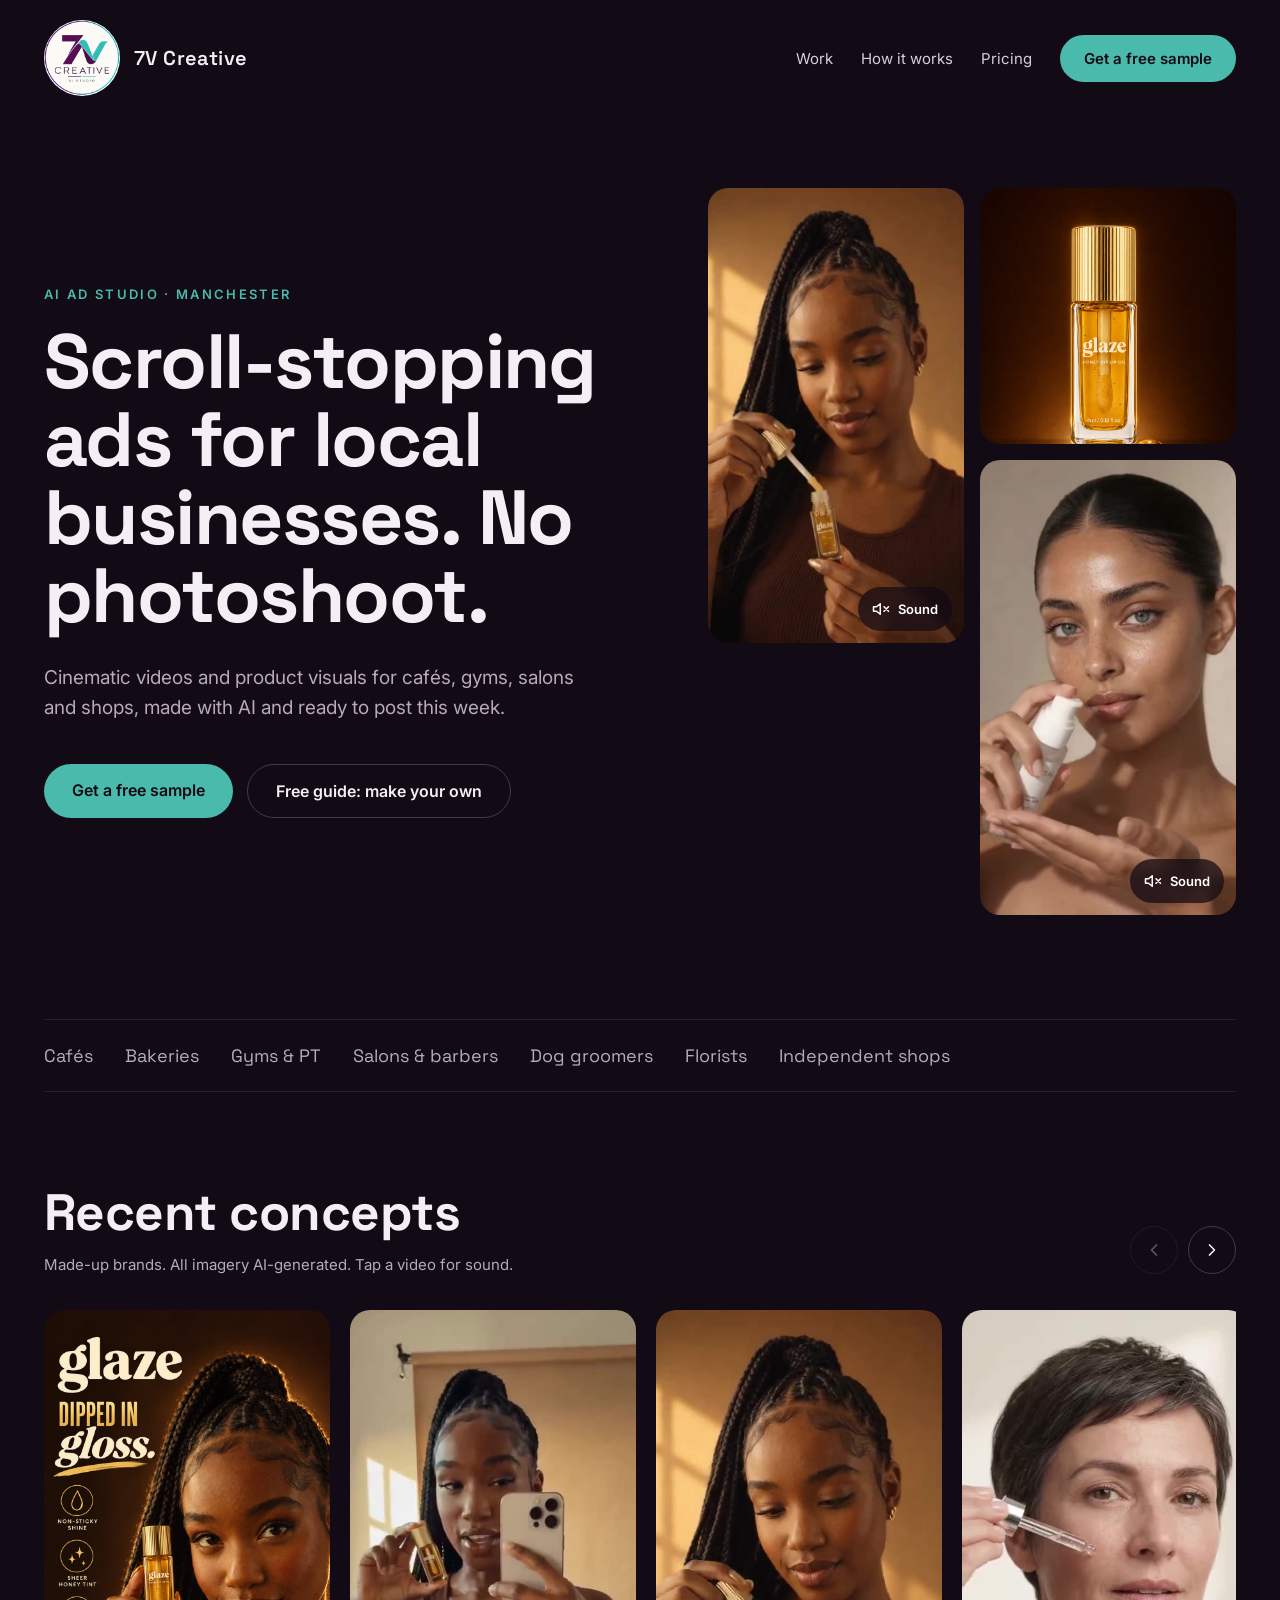
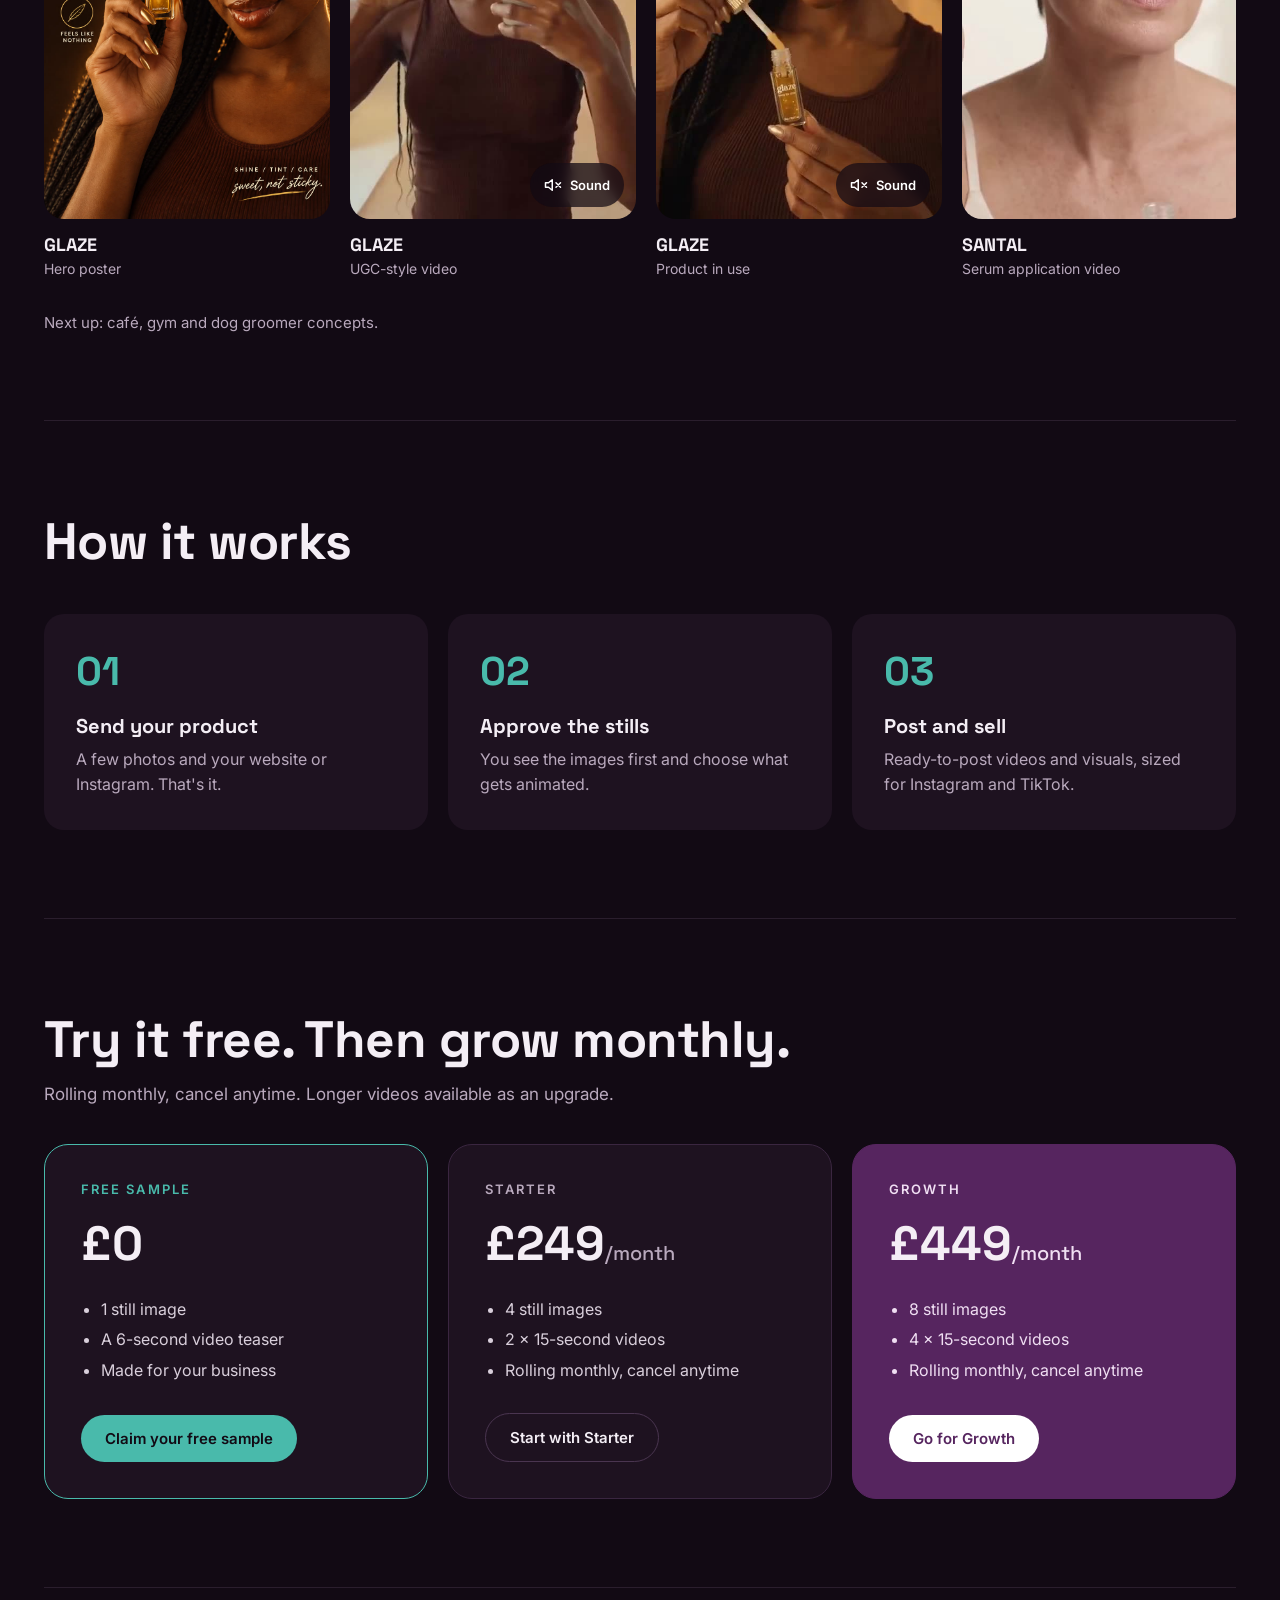
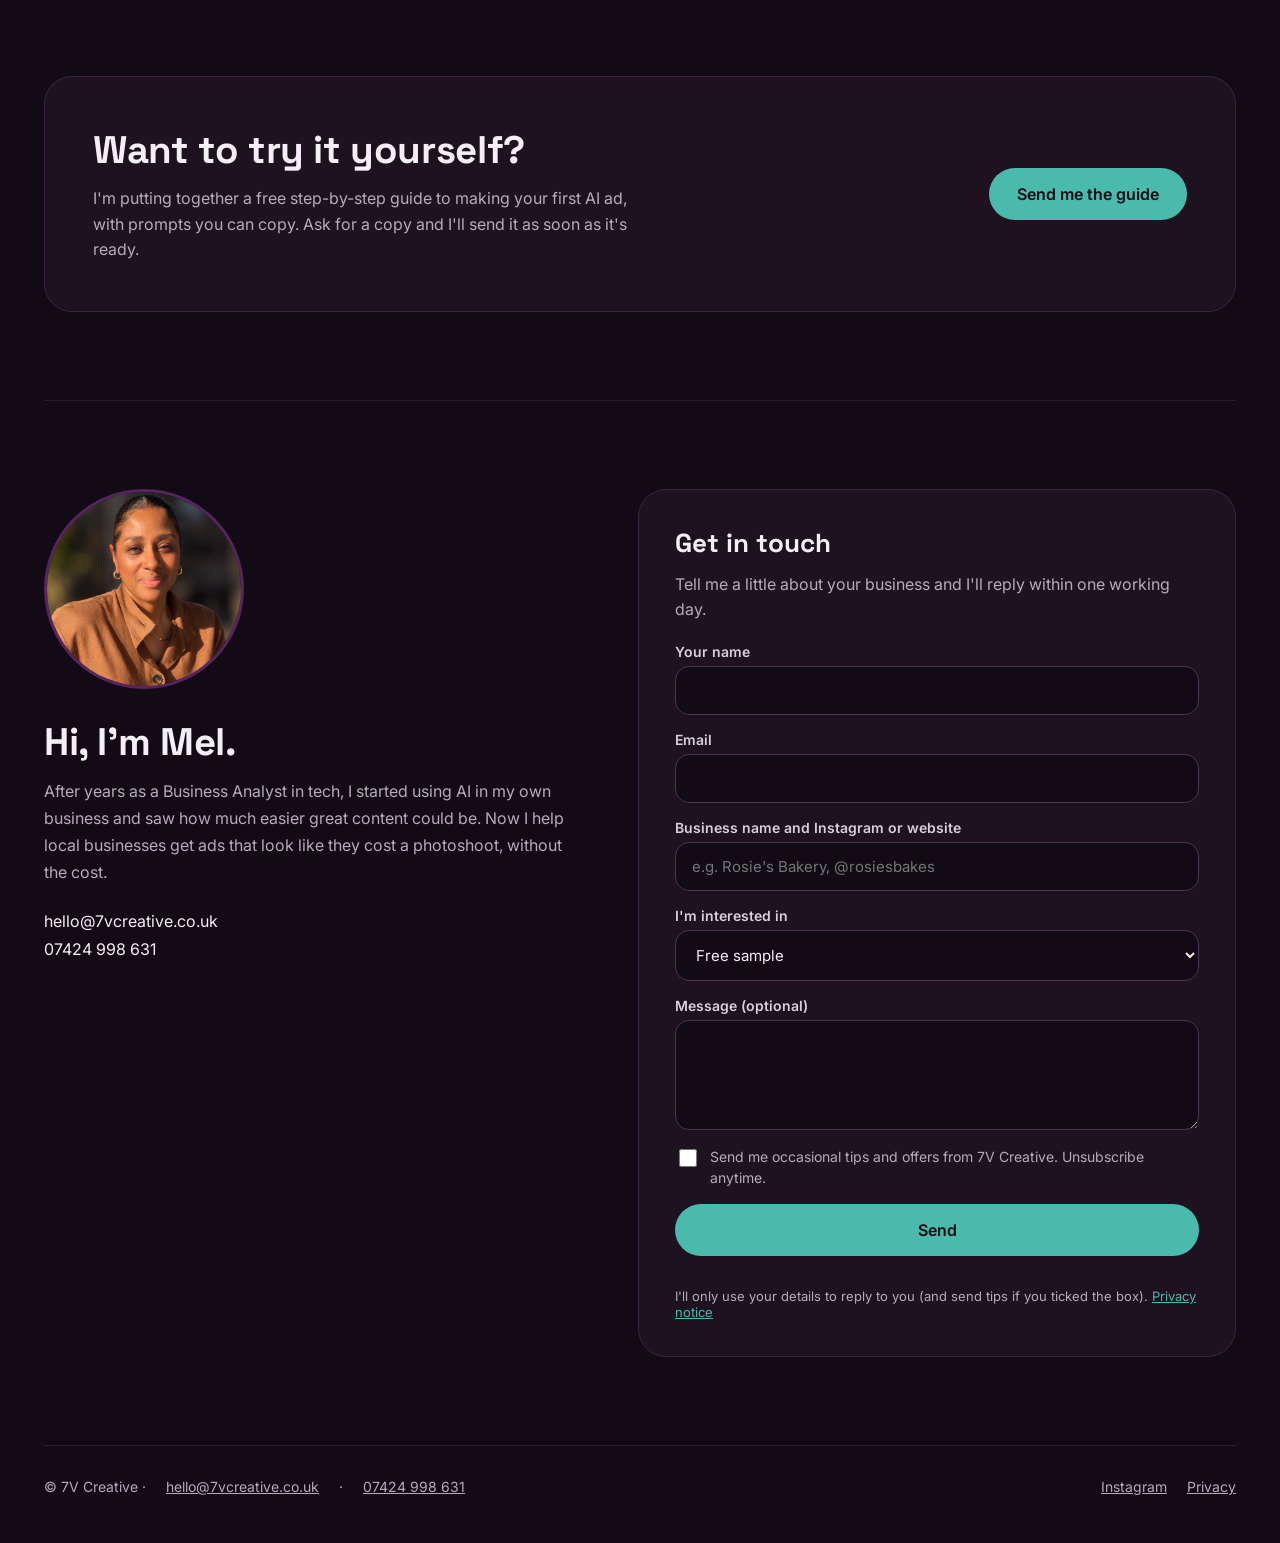
==== index.html @ 91f33831 "Fix unstyled page: cache-bust stylesheet and script Co-Authored-By: Claude Opus 5.5 <noreply@anthrop" ====
<!doctype html>
<html lang="en-GB">
<head>
<meta charset="utf-8">
<meta name="viewport" content="width=device-width, initial-scale=1">
<title>7V Creative | AI video ads for local businesses in Manchester</title>
<meta name="description" content="Scroll-stopping AI video ads and product visuals for cafés, gyms, salons and shops. No photoshoot. Free sample, then plans from £249/month.">
<link rel="icon" type="image/png" href="assets/favicon.png">
<meta property="og:title" content="7V Creative | AI ad studio">
<meta property="og:description" content="Scroll-stopping ads for local businesses. No photoshoot.">
<meta property="og:image" content="https://7vcreative.co.uk/assets/og.jpg">
<meta property="og:url" content="https://7vcreative.co.uk/">
<meta name="twitter:card" content="summary_large_image">
<link rel="preconnect" href="https://fonts.googleapis.com">
<link rel="preconnect" href="https://fonts.gstatic.com" crossorigin>
<link href="https://fonts.googleapis.com/css2?family=Space+Grotesk:wght@500;600;700&amp;family=Inter:wght@400;500;600&amp;display=swap" rel="stylesheet">
<link rel="stylesheet" href="assets/site.css?v=3">
</head>
<body>
<div class="wrap">

<header class="site-head">
<a class="brand" href="/"><img src="assets/logo.png" alt="7V Creative logo"><span>7V Creative</span></a>
<nav aria-label="Main">
<a href="#work">Work</a>
<a href="#how">How it works</a>
<a href="#pricing">Pricing</a>
<a class="btn btn-teal" href="#contact" data-plan="Free sample">Get a free sample</a>
</nav>
</header>

<section class="hero">
<div class="hero-copy">
<p class="eyebrow">AI ad studio · Manchester</p>
<h1>Scroll-stopping ads for local businesses. No photoshoot.</h1>
<p class="lede">Cinematic videos and product visuals for cafés, gyms, salons and shops, made with AI and ready to post this week.</p>
<div class="actions">
<a class="btn btn-teal btn-lg" href="#contact" data-plan="Free sample">Get a free sample</a>
<a class="btn btn-ghost btn-lg" href="#guide">Free guide: make your own</a>
</div>
</div>
<div class="hero-media">
<div class="media r-916"><video src="assets/glaze-shot3.mp4" poster="assets/glaze-shot3-poster.jpg" autoplay muted loop playsinline preload="metadata" aria-label="GLAZE lip oil concept video"></video><button type="button" class="sound" aria-pressed="false" aria-label="Turn sound on"><svg class="off" viewBox="0 0 24 24" fill="none" stroke="currentColor" stroke-width="2" stroke-linecap="round" stroke-linejoin="round" aria-hidden="true"><path d="M11 5 6 9H2v6h4l5 4V5z"/><path d="m22 9-6 6M16 9l6 6"/></svg><svg class="on" viewBox="0 0 24 24" fill="none" stroke="currentColor" stroke-width="2" stroke-linecap="round" stroke-linejoin="round" aria-hidden="true"><path d="M11 5 6 9H2v6h4l5 4V5z"/><path d="M15.5 8.5a5 5 0 0 1 0 7M19 5a10 10 0 0 1 0 14"/></svg><span>Sound</span></button></div>
<div class="stack">
<div class="media r-11"><img src="assets/glaze-product.jpg" alt="GLAZE lip oil bottle on a dark gold background"></div>
<div class="media grow"><video src="assets/glass-skin.mp4" poster="assets/glass-skin-poster.jpg" autoplay muted loop playsinline preload="metadata" aria-label="SANTAL serum concept video"></video><button type="button" class="sound" aria-pressed="false" aria-label="Turn sound on"><svg class="off" viewBox="0 0 24 24" fill="none" stroke="currentColor" stroke-width="2" stroke-linecap="round" stroke-linejoin="round" aria-hidden="true"><path d="M11 5 6 9H2v6h4l5 4V5z"/><path d="m22 9-6 6M16 9l6 6"/></svg><svg class="on" viewBox="0 0 24 24" fill="none" stroke="currentColor" stroke-width="2" stroke-linecap="round" stroke-linejoin="round" aria-hidden="true"><path d="M11 5 6 9H2v6h4l5 4V5z"/><path d="M15.5 8.5a5 5 0 0 1 0 7M19 5a10 10 0 0 1 0 14"/></svg><span>Sound</span></button></div>
</div>
</div>
</section>

<div class="sectors"><span>Cafés</span><span>Bakeries</span><span>Gyms &amp; PT</span><span>Salons &amp; barbers</span><span>Dog groomers</span><span>Florists</span><span>Independent shops</span></div>

<section id="work" class="section first">
<div class="sec-head">
<div><h2>Recent concepts</h2><p class="note" style="margin-top:10px">Made-up brands. All imagery AI-generated. Tap a video for sound.</p></div>
<div class="car-controls"><button type="button" class="car-btn" data-dir="-1" aria-label="Previous concepts"><svg viewBox="0 0 24 24" fill="none" stroke="currentColor" stroke-width="2" stroke-linecap="round" stroke-linejoin="round" aria-hidden="true"><path d="m15 18-6-6 6-6"/></svg></button><button type="button" class="car-btn" data-dir="1" aria-label="Next concepts"><svg viewBox="0 0 24 24" fill="none" stroke="currentColor" stroke-width="2" stroke-linecap="round" stroke-linejoin="round" aria-hidden="true"><path d="m9 18 6-6-6-6"/></svg></button></div>
</div>
<ul class="carousel" id="carousel" aria-label="Recent concepts">
<li><figure><div class="media r-916"><img src="assets/glaze-poster.jpg" alt="GLAZE hero poster: model holding the lip oil" loading="lazy"></div><figcaption><strong>GLAZE</strong><span>Hero poster</span></figcaption></figure></li>
<li><figure><div class="media r-916"><video src="assets/glaze-shot2.mp4" poster="assets/glaze-shot2-poster.jpg" autoplay muted loop playsinline preload="metadata" aria-label="GLAZE UGC-style selfie video"></video><button type="button" class="sound" aria-pressed="false" aria-label="Turn sound on"><svg class="off" viewBox="0 0 24 24" fill="none" stroke="currentColor" stroke-width="2" stroke-linecap="round" stroke-linejoin="round" aria-hidden="true"><path d="M11 5 6 9H2v6h4l5 4V5z"/><path d="m22 9-6 6M16 9l6 6"/></svg><svg class="on" viewBox="0 0 24 24" fill="none" stroke="currentColor" stroke-width="2" stroke-linecap="round" stroke-linejoin="round" aria-hidden="true"><path d="M11 5 6 9H2v6h4l5 4V5z"/><path d="M15.5 8.5a5 5 0 0 1 0 7M19 5a10 10 0 0 1 0 14"/></svg><span>Sound</span></button></div><figcaption><strong>GLAZE</strong><span>UGC-style video</span></figcaption></figure></li>
<li><figure><div class="media r-916"><video src="assets/glaze-shot3.mp4" poster="assets/glaze-shot3-poster.jpg" autoplay muted loop playsinline preload="metadata" aria-label="GLAZE lip oil application video"></video><button type="button" class="sound" aria-pressed="false" aria-label="Turn sound on"><svg class="off" viewBox="0 0 24 24" fill="none" stroke="currentColor" stroke-width="2" stroke-linecap="round" stroke-linejoin="round" aria-hidden="true"><path d="M11 5 6 9H2v6h4l5 4V5z"/><path d="m22 9-6 6M16 9l6 6"/></svg><svg class="on" viewBox="0 0 24 24" fill="none" stroke="currentColor" stroke-width="2" stroke-linecap="round" stroke-linejoin="round" aria-hidden="true"><path d="M11 5 6 9H2v6h4l5 4V5z"/><path d="M15.5 8.5a5 5 0 0 1 0 7M19 5a10 10 0 0 1 0 14"/></svg><span>Sound</span></button></div><figcaption><strong>GLAZE</strong><span>Product in use</span></figcaption></figure></li>
<li><figure><div class="media r-916"><video src="assets/joan-serum.mp4" poster="assets/joan-serum-poster.jpg" autoplay muted loop playsinline preload="metadata" aria-label="SANTAL serum application video"></video></div><figcaption><strong>SANTAL</strong><span>Serum application video</span></figcaption></figure></li>
<li><figure><div class="media r-916"><video src="assets/santal-serum.mp4" poster="assets/santal-serum-poster.jpg" autoplay muted loop playsinline preload="metadata" aria-label="SANTAL product close-up video"></video><button type="button" class="sound" aria-pressed="false" aria-label="Turn sound on"><svg class="off" viewBox="0 0 24 24" fill="none" stroke="currentColor" stroke-width="2" stroke-linecap="round" stroke-linejoin="round" aria-hidden="true"><path d="M11 5 6 9H2v6h4l5 4V5z"/><path d="m22 9-6 6M16 9l6 6"/></svg><svg class="on" viewBox="0 0 24 24" fill="none" stroke="currentColor" stroke-width="2" stroke-linecap="round" stroke-linejoin="round" aria-hidden="true"><path d="M11 5 6 9H2v6h4l5 4V5z"/><path d="M15.5 8.5a5 5 0 0 1 0 7M19 5a10 10 0 0 1 0 14"/></svg><span>Sound</span></button></div><figcaption><strong>SANTAL</strong><span>Product close-up</span></figcaption></figure></li>
<li><figure><div class="media r-916"><video src="assets/glass-skin.mp4" poster="assets/glass-skin-poster.jpg" autoplay muted loop playsinline preload="metadata" aria-label="SANTAL glass-skin model video"></video><button type="button" class="sound" aria-pressed="false" aria-label="Turn sound on"><svg class="off" viewBox="0 0 24 24" fill="none" stroke="currentColor" stroke-width="2" stroke-linecap="round" stroke-linejoin="round" aria-hidden="true"><path d="M11 5 6 9H2v6h4l5 4V5z"/><path d="m22 9-6 6M16 9l6 6"/></svg><svg class="on" viewBox="0 0 24 24" fill="none" stroke="currentColor" stroke-width="2" stroke-linecap="round" stroke-linejoin="round" aria-hidden="true"><path d="M11 5 6 9H2v6h4l5 4V5z"/><path d="M15.5 8.5a5 5 0 0 1 0 7M19 5a10 10 0 0 1 0 14"/></svg><span>Sound</span></button></div><figcaption><strong>SANTAL</strong><span>Glass-skin model</span></figcaption></figure></li>
</ul>
<p class="note" style="margin-top:20px">Next up: café, gym and dog groomer concepts.</p>
</section>

<section id="how" class="section">
<h2 style="margin-bottom:40px">How it works</h2>
<div class="grid3">
<div class="card"><span class="num">01</span><h3>Send your product</h3><p>A few photos and your website or Instagram. That's it.</p></div>
<div class="card"><span class="num">02</span><h3>Approve the stills</h3><p>You see the images first and choose what gets animated.</p></div>
<div class="card"><span class="num">03</span><h3>Post and sell</h3><p>Ready-to-post videos and visuals, sized for Instagram and TikTok.</p></div>
</div>
</section>

<section id="pricing" class="section">
<h2>Try it free. Then grow monthly.</h2>
<p class="note" style="margin:12px 0 40px;font-size:17px">Rolling monthly, cancel anytime. Longer videos available as an upgrade.</p>
<div class="plans">
<div class="plan free">
<p class="label">Free sample</p>
<p class="price">£0</p>
<ul><li>1 still image</li><li>A 6-second video teaser</li><li>Made for your business</li></ul>
<a class="btn btn-teal" href="#contact" data-plan="Free sample">Claim your free sample</a>
</div>
<div class="plan">
<p class="label">Starter</p>
<p class="price">£249<small>/month</small></p>
<ul><li>4 still images</li><li>2 × 15-second videos</li><li>Rolling monthly, cancel anytime</li></ul>
<a class="btn btn-ghost" href="#contact" data-plan="Starter (£249/month)">Start with Starter</a>
</div>
<div class="plan growth">
<p class="label">Growth</p>
<p class="price">£449<small>/month</small></p>
<ul><li>8 still images</li><li>4 × 15-second videos</li><li>Rolling monthly, cancel anytime</li></ul>
<a class="btn btn-white" href="#contact" data-plan="Growth (£449/month)">Go for Growth</a>
</div>
</div>
</section>

<section id="guide" class="section">
<div class="guide">
<div style="flex:1 1 420px;min-width:0">
<h2>Want to try it yourself?</h2>
<p>I'm putting together a free step-by-step guide to making your first AI ad, with prompts you can copy. Ask for a copy and I'll send it as soon as it's ready.</p>
</div>
<a class="btn btn-teal btn-lg" href="#contact" data-plan="Free guide">Send me the guide</a>
</div>
</section>

<section id="contact" class="section">
<div class="contact">
<div class="about">
<img src="assets/mel.jpg" alt="Mel, founder of 7V Creative" loading="lazy">
<h2>Hi, I'm Mel.</h2>
<p>After years as a Business Analyst in tech, I started using AI in my own business and saw how much easier great content could be. Now I help local businesses get ads that look like they cost a photoshoot, without the cost.</p>
<div class="direct">
<a href="mailto:hello@7vcreative.co.uk">hello@7vcreative.co.uk</a>
<a href="tel:+447424998631">07424 998 631</a>
</div>
</div>
<form class="form" id="enquiry" action="https://api.web3forms.com/submit" method="POST">
<h3>Get in touch</h3>
<p class="sub">Tell me a little about your business and I'll reply within one working day.</p>
<input type="hidden" name="access_key" value="8d368631-c4de-49fa-90f3-fa793f7eb0ba">
<input type="hidden" name="subject" value="New enquiry from 7vcreative.co.uk">
<input type="hidden" name="from_name" value="7V Creative website">
<input type="checkbox" name="botcheck" class="hp" tabindex="-1" autocomplete="off">
<div class="field"><label for="f-name">Your name</label><input id="f-name" name="name" type="text" autocomplete="name" required></div>
<div class="field"><label for="f-email">Email</label><input id="f-email" name="email" type="email" autocomplete="email" required></div>
<div class="field"><label for="f-biz">Business name and Instagram or website</label><input id="f-biz" name="business" type="text" placeholder="e.g. Rosie's Bakery, @rosiesbakes"></div>
<div class="field"><label for="f-plan">I'm interested in</label>
<select id="f-plan" name="interested_in">
<option>Free sample</option>
<option>Starter (£249/month)</option>
<option>Growth (£449/month)</option>
<option>Free guide</option>
<option>Something else</option>
</select></div>
<div class="field"><label for="f-msg">Message (optional)</label><textarea id="f-msg" name="message"></textarea></div>
<label class="check"><input type="checkbox" name="tips_opt_in" value="Yes"> Send me occasional tips and offers from 7V Creative. Unsubscribe anytime.</label>
<button class="btn btn-teal btn-lg" type="submit">Send</button>
<p class="status" id="form-status" role="status" aria-live="polite"></p>
<p class="small">I'll only use your details to reply to you (and send tips if you ticked the box). <a href="/privacy">Privacy notice</a></p>
</form>
</div>
</section>

<footer class="site-foot">
<span>© 7V Creative · <a href="mailto:hello@7vcreative.co.uk">hello@7vcreative.co.uk</a> · <a href="tel:+447424998631">07424 998 631</a></span>
<span><a href="https://www.instagram.com/7v.creative/" rel="noopener">Instagram</a><a href="/privacy">Privacy</a></span>
</footer>

</div>
<script src="assets/site.js?v=3" defer></script>
</body>
</html>
---- assets/site.css ----
:root{
  --bg:#120a14; --panel:#1e1220; --line:#2a1e2d; --line2:#3a2640; --line3:#4a3550;
  --text:#f4eef5; --muted:#b9a9bd; --soft:#d9cfdb;
  --plum:#56255f; --plum-soft:#f0dff3; --teal:#49baab; --teal-light:#7fd6cb;
  --head:'Space Grotesk',system-ui,sans-serif; --body:Inter,system-ui,sans-serif;
}
*{box-sizing:border-box}
html{scroll-behavior:smooth}
@media (prefers-reduced-motion:reduce){html{scroll-behavior:auto}}
body{margin:0;background:var(--bg);color:var(--text);font-family:var(--body)}
img,video{max-width:100%;display:block}
a{color:var(--teal)}a:hover{color:var(--teal-light)}
.wrap{max-width:1240px;margin:0 auto;padding:0 24px}
h1,h2,h3{font-family:var(--head)}
.sr-only{position:absolute;width:1px;height:1px;overflow:hidden;clip:rect(0 0 0 0);white-space:nowrap}

/* buttons */
.btn{display:inline-block;border-radius:999px;font-weight:600;text-decoration:none;padding:14px 24px;font-size:15px;font-family:var(--body);border:0;cursor:pointer}
.btn-teal{background:var(--teal);color:var(--bg)}.btn-teal:hover{background:var(--teal-light);color:var(--bg)}
.btn-ghost{border:1px solid var(--line3);color:var(--text);background:transparent}.btn-ghost:hover{border-color:var(--teal);color:var(--text)}
.btn-white{background:#fff;color:var(--plum)}.btn-white:hover{background:var(--plum-soft);color:var(--plum)}
.btn-lg{padding:16px 28px;font-size:16px}

/* header */
.site-head{display:flex;flex-wrap:wrap;align-items:center;justify-content:space-between;gap:16px;padding:20px 0}
.brand{display:flex;align-items:center;gap:14px;text-decoration:none;color:var(--text)}
.brand img{width:76px;height:76px;border-radius:50%}
.brand span{font-family:var(--head);font-weight:600;font-size:20px;letter-spacing:.02em}
.site-head nav{display:flex;flex-wrap:wrap;align-items:center;gap:28px;font-size:15px}
.site-head nav a:not(.btn){color:var(--soft);text-decoration:none}
.site-head nav a:not(.btn):hover{color:var(--text)}

/* hero */
.hero{display:flex;flex-wrap:wrap;gap:56px;align-items:center;padding:72px 0 104px}
.hero-copy{flex:1 1 520px;min-width:0}
.eyebrow{margin:0 0 20px;font-size:13px;font-weight:600;letter-spacing:.18em;text-transform:uppercase;color:var(--teal)}
.hero h1{margin:0;font-weight:700;font-size:clamp(44px,6vw,84px);line-height:1.02;letter-spacing:-.02em}
.lede{margin:28px 0 0;font-size:19px;line-height:1.6;color:var(--muted);max-width:560px}
.actions{display:flex;flex-wrap:wrap;gap:14px;margin-top:40px}
.hero-media{flex:1 1 440px;min-width:0;display:grid;grid-template-columns:repeat(2,minmax(0,1fr));gap:16px}
.hero-media .stack{display:flex;flex-direction:column;gap:16px}

/* media tiles */
.media{position:relative;border-radius:20px;overflow:hidden;background:var(--panel)}
.media img,.media video{width:100%;height:100%;object-fit:cover}
.r-916{aspect-ratio:9/16}.r-11{aspect-ratio:1/1}.grow{flex:1;min-height:200px}
.sound{position:absolute;right:12px;bottom:12px;display:flex;align-items:center;gap:8px;min-height:44px;padding:0 14px;border:0;border-radius:999px;background:rgba(18,10,20,.72);color:#fff;font:600 13px var(--body);cursor:pointer;backdrop-filter:blur(6px)}
.sound:hover{background:rgba(18,10,20,.9)}
.sound svg{width:18px;height:18px}
.sound .on{display:none}.sound[aria-pressed="true"] .on{display:block}.sound[aria-pressed="true"] .off{display:none}

/* sectors */
.sectors{display:flex;flex-wrap:wrap;gap:12px 32px;padding:24px 0;border-top:1px solid var(--line);border-bottom:1px solid var(--line);font-family:var(--head);font-size:18px;color:var(--muted)}

/* sections */
.section{padding:88px 0;border-top:1px solid var(--line)}
.section.first{border-top:0}
.section h2{margin:0;font-size:clamp(32px,4vw,52px);font-weight:700;letter-spacing:-.01em}
.sec-head{display:flex;flex-wrap:wrap;justify-content:space-between;align-items:flex-end;gap:16px;margin-bottom:36px}
.note{margin:0;color:var(--muted);font-size:15px}

/* carousel */
.car-controls{display:flex;gap:10px}
.car-btn{width:48px;height:48px;border-radius:50%;border:1px solid var(--line3);background:transparent;color:var(--text);display:flex;align-items:center;justify-content:center;cursor:pointer}
.car-btn:hover{border-color:var(--teal)}
.car-btn:disabled{opacity:.35;cursor:default}
.car-btn svg{width:20px;height:20px}
.carousel{display:flex;gap:20px;overflow-x:auto;scroll-snap-type:x mandatory;scroll-behavior:smooth;padding:0 0 16px;margin:0;list-style:none;scrollbar-width:thin;scrollbar-color:var(--line3) transparent}
.carousel li{flex:0 0 clamp(220px,24%,290px);scroll-snap-align:start}
.carousel figure{margin:0}
.carousel figcaption{margin-top:14px}
.carousel figcaption strong{font-family:var(--head);font-size:18px}
.carousel figcaption span{display:block;color:var(--muted);font-size:14px;margin-top:4px}
@media (max-width:640px){.carousel li{flex-basis:68%}}

/* how */
.grid3{display:grid;grid-template-columns:repeat(auto-fit,minmax(260px,1fr));gap:20px}
.card{background:var(--panel);border-radius:20px;padding:32px}
.card .num{font-family:var(--head);font-size:40px;font-weight:700;color:var(--teal)}
.card h3{margin:16px 0 8px;font-size:20px}
.card p{margin:0;color:var(--muted);line-height:1.6}

/* pricing */
.plans{display:grid;grid-template-columns:repeat(auto-fit,minmax(280px,1fr));gap:20px}
.plan{background:var(--panel);border:1px solid var(--line2);border-radius:24px;padding:36px;display:flex;flex-direction:column}
.plan.free{border-color:var(--teal)}
.plan.growth{background:var(--plum);border-color:var(--plum)}
.plan .label{margin:0;font-size:13px;font-weight:600;letter-spacing:.16em;text-transform:uppercase;color:var(--muted)}
.plan.free .label{color:var(--teal)}.plan.growth .label{color:var(--plum-soft)}
.plan .price{margin:16px 0 0;font-family:var(--head);font-size:48px;font-weight:700}
.plan .price small{font-size:20px;font-weight:500;color:var(--muted)}
.plan.growth .price small,.plan.growth li{color:var(--plum-soft)}
.plan ul{margin:20px 0 28px;padding:0 0 0 20px;color:var(--soft);line-height:1.9;flex:1}
.plan .btn{align-self:flex-start}

/* contact */
.contact{display:flex;flex-wrap:wrap;gap:56px;align-items:flex-start}
.about{flex:1 1 380px;min-width:0}
.about img{width:200px;height:200px;border-radius:50%;object-fit:cover;border:3px solid var(--plum);margin-bottom:28px}
.about h2{font-size:clamp(28px,3vw,40px)}
.about p{margin:12px 0 24px;color:var(--muted);line-height:1.7}
.about .direct{display:flex;flex-direction:column;gap:8px}
.about .direct a{color:var(--text);text-decoration:none}
.about .direct a:hover{color:var(--teal)}
.form{flex:1 1 440px;min-width:0;background:var(--panel);border:1px solid var(--line2);border-radius:28px;padding:36px;display:grid;gap:16px}
.form h3{margin:0;font-size:26px}
.form p.sub{margin:-4px 0 4px;color:var(--muted);line-height:1.6}
.field{display:grid;gap:6px}
.field label{font-size:14px;font-weight:600;color:var(--soft)}
.field input,.field select,.field textarea{width:100%;background:var(--bg);border:1px solid var(--line3);color:var(--text);border-radius:14px;padding:14px 16px;font:15px var(--body)}
.field input:focus,.field select:focus,.field textarea:focus{outline:2px solid var(--teal);outline-offset:1px;border-color:var(--teal)}
.field textarea{min-height:110px;resize:vertical}
.check{display:flex;gap:10px;align-items:flex-start;font-size:14px;color:var(--muted);line-height:1.5}
.check input{margin-top:3px;width:18px;height:18px;accent-color:var(--teal)}
.form .small{margin:0;font-size:13px;color:var(--muted)}
.status{margin:0;font-size:15px;line-height:1.5}
.status.ok{color:var(--teal-light)}.status.err{color:#ffb4b4}
.hp{display:none}

/* guide */
.guide{background:var(--panel);border:1px solid var(--line2);border-radius:28px;padding:48px;display:flex;flex-wrap:wrap;gap:32px;align-items:center;justify-content:space-between}
.guide h2{font-size:clamp(28px,3vw,40px)}
.guide p{margin:12px 0 0;color:var(--muted);line-height:1.6;max-width:560px}

/* footer */
.site-foot{display:flex;flex-wrap:wrap;justify-content:space-between;gap:16px;padding:32px 0 48px;border-top:1px solid var(--line);font-size:14px;color:var(--muted)}
.site-foot a{color:var(--muted)}
.site-foot span{display:flex;flex-wrap:wrap;gap:8px 20px}
@media (max-width:640px){.brand img{width:60px;height:60px}.form,.guide{padding:28px}}
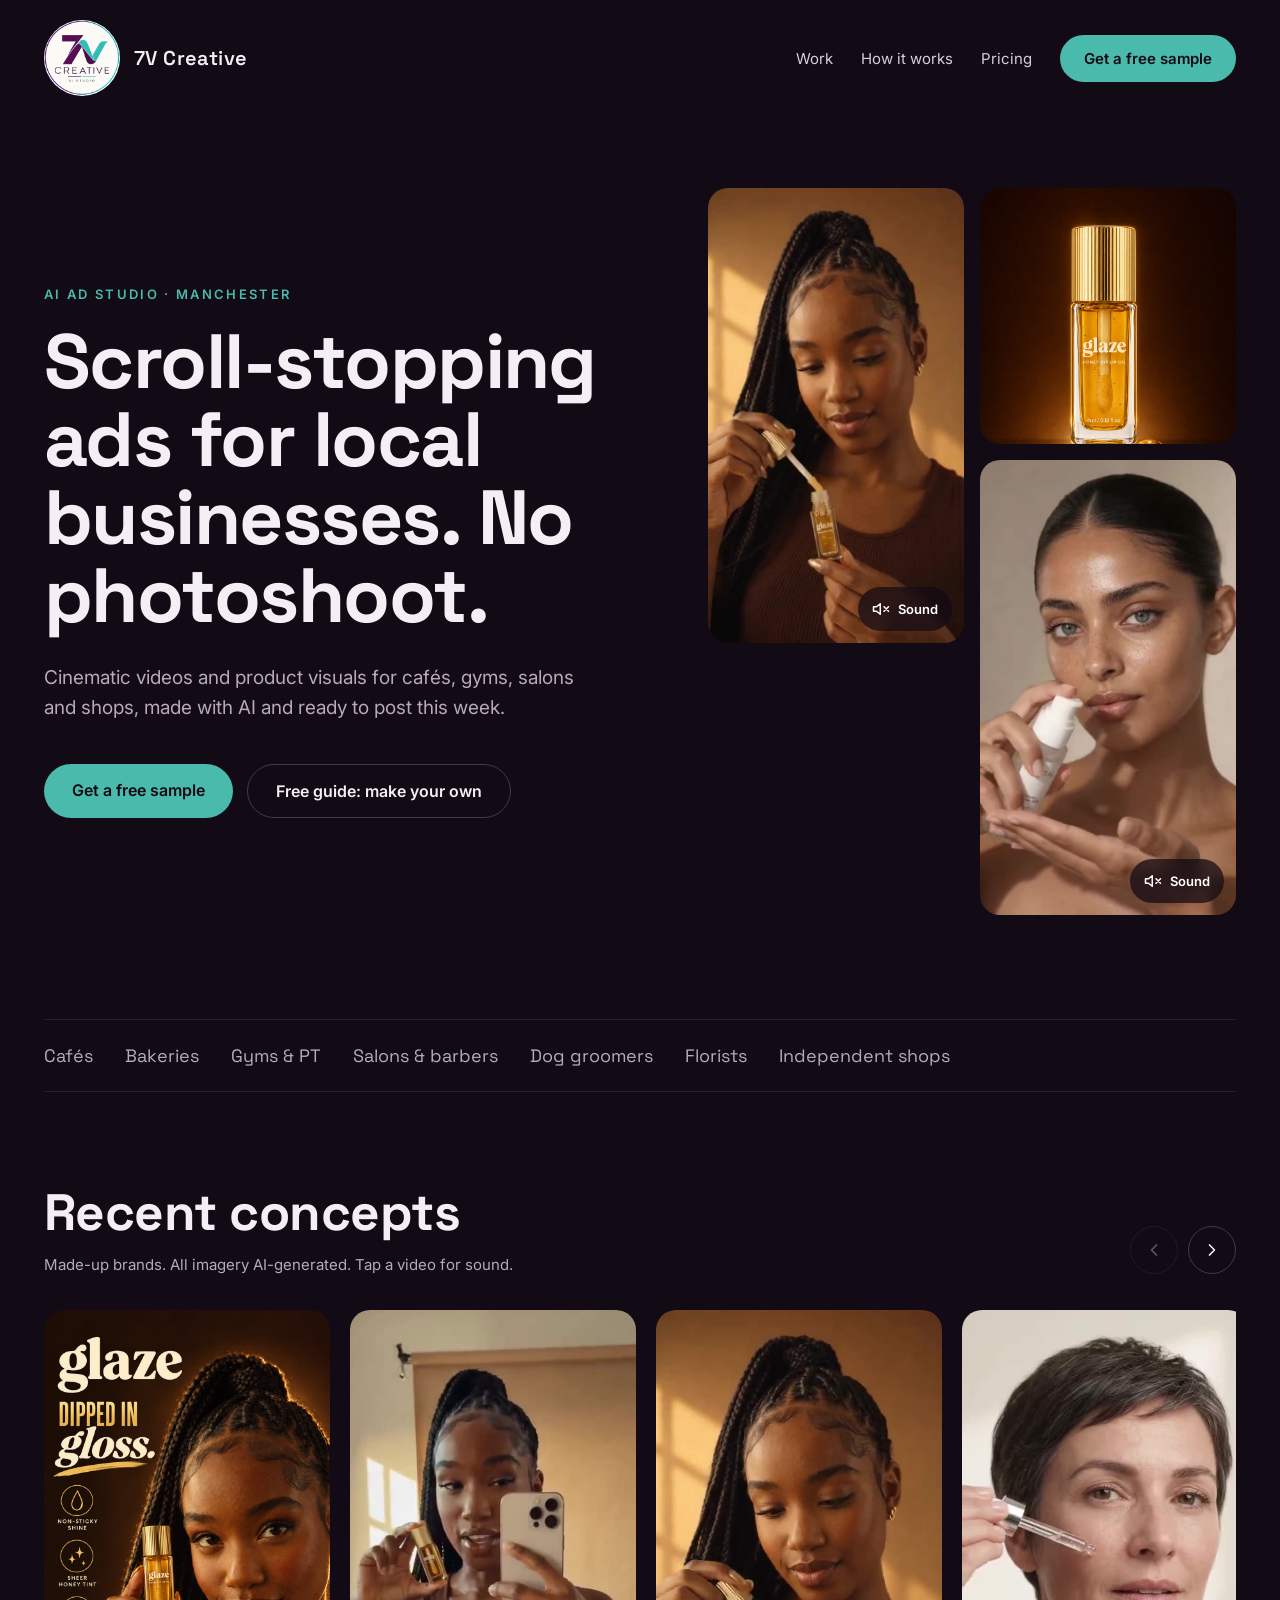
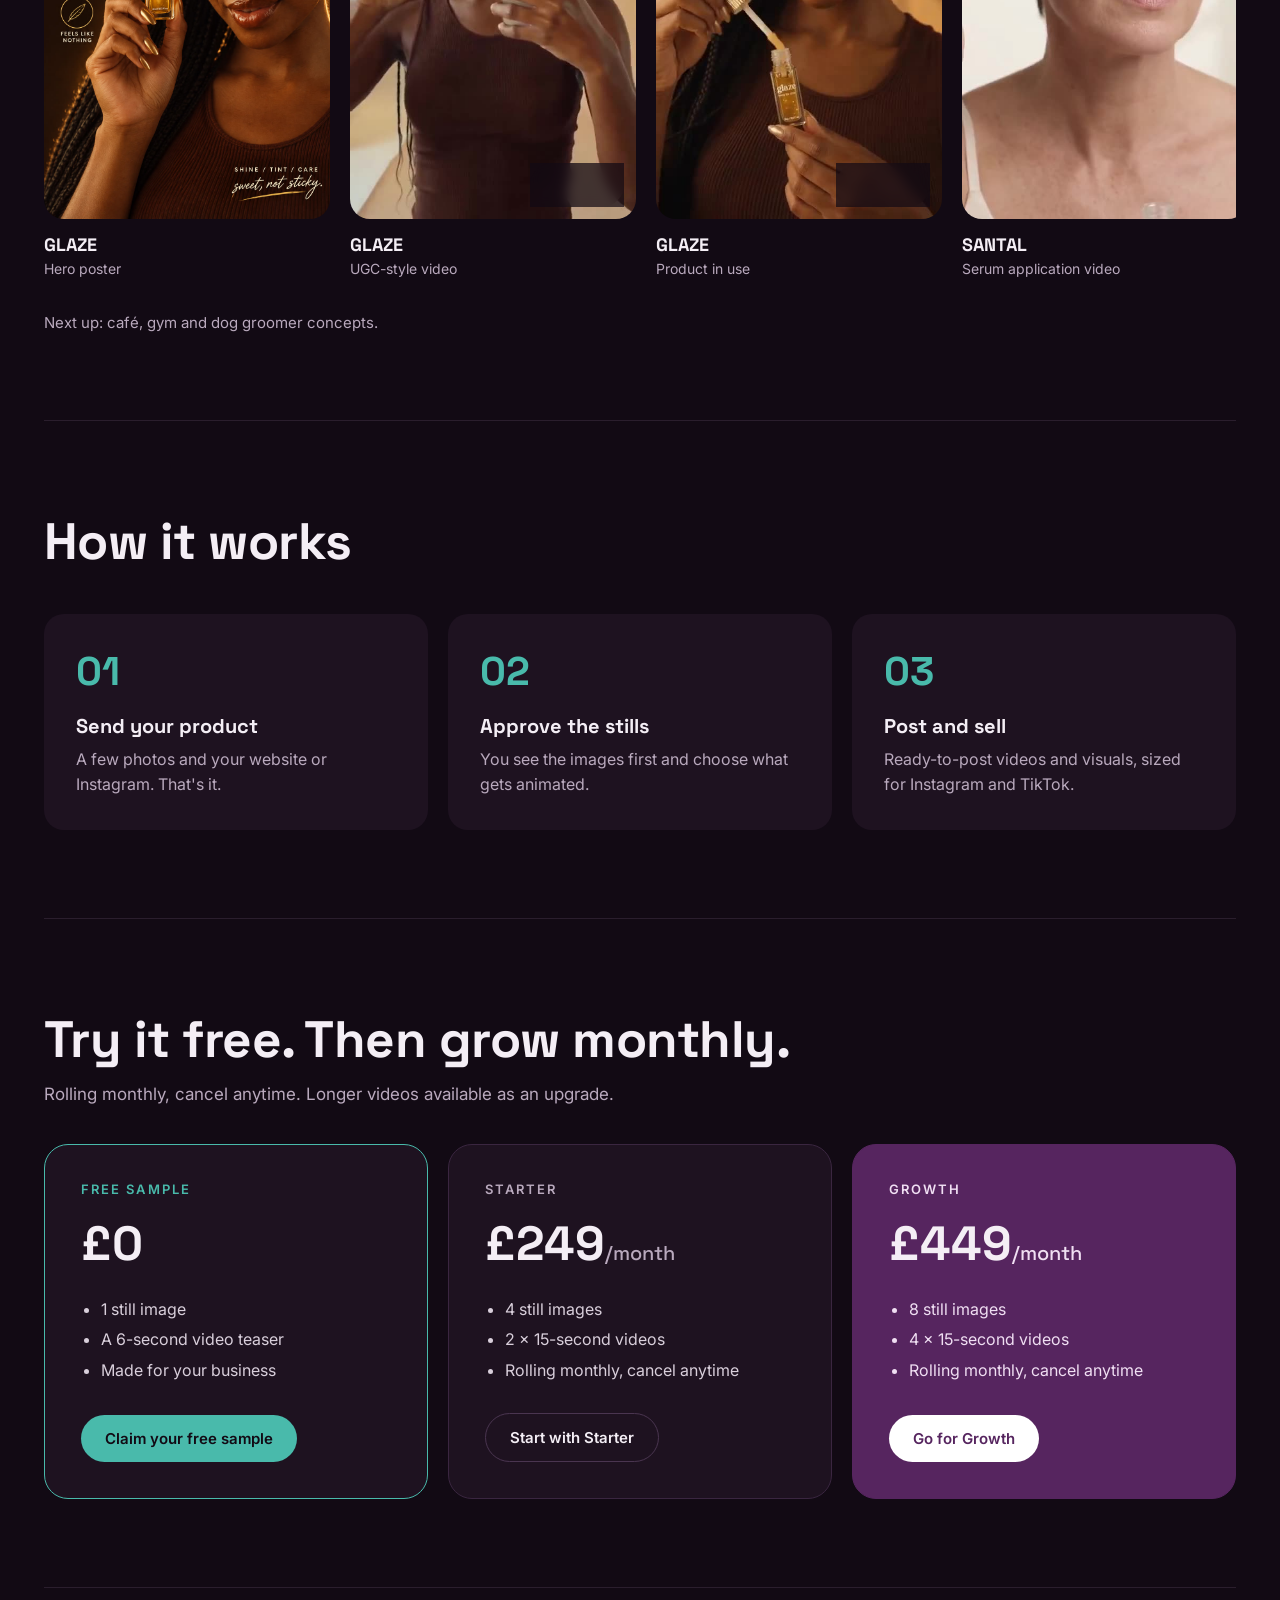
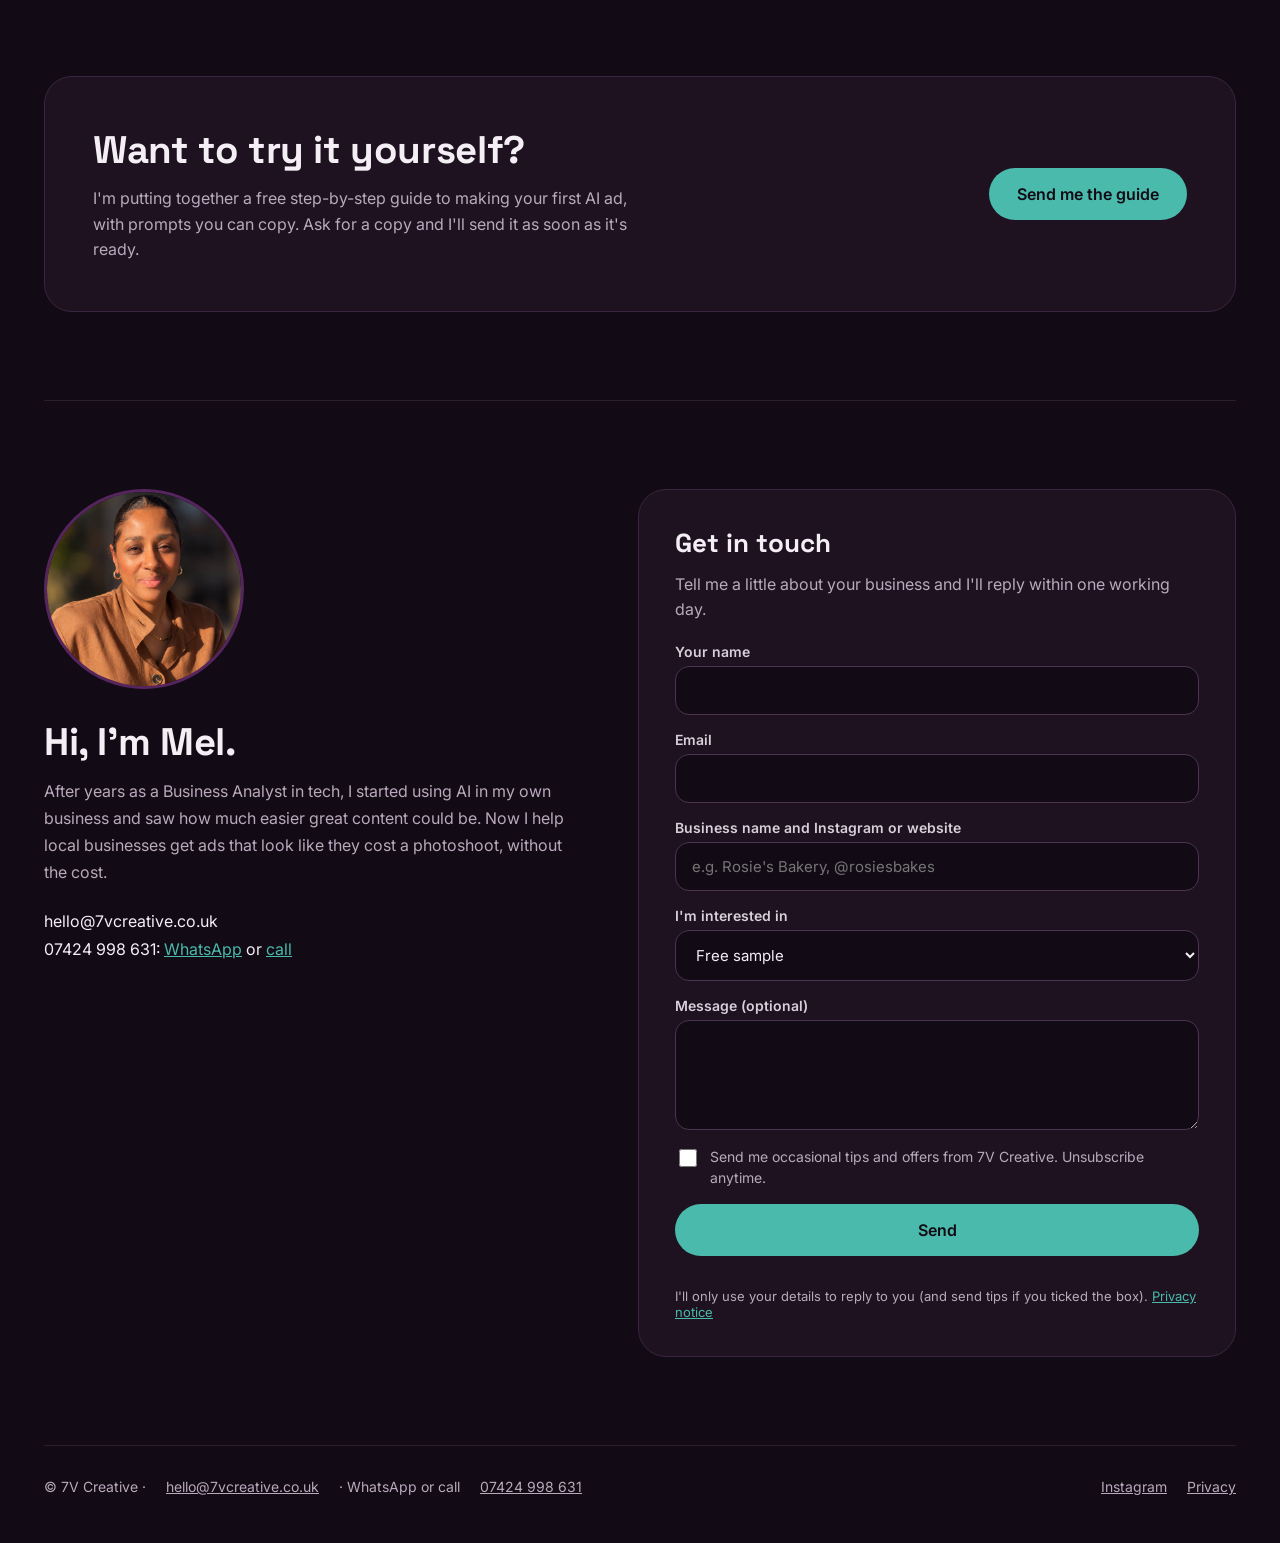
==== commit 833de6f7: "Label phone as WhatsApp or call Co-Authored-By: Claude Opus 5.5 <noreply@anthropic.com> Claude-Sessi" ====
--- a/index.html
+++ b/index.html
@@ -14,7 +14,7 @@
 <link rel="preconnect" href="https://fonts.googleapis.com">
 <link rel="preconnect" href="https://fonts.gstatic.com" crossorigin>
 <link href="https://fonts.googleapis.com/css2?family=Space+Grotesk:wght@500;600;700&amp;family=Inter:wght@400;500;600&amp;display=swap" rel="stylesheet">
-<link rel="stylesheet" href="assets/site.css?v=3">
+<link rel="stylesheet" href="assets/site.css?v=4">
 </head>
 <body>
 <div class="wrap">
@@ -118,7 +118,7 @@
 <p>After years as a Business Analyst in tech, I started using AI in my own business and saw how much easier great content could be. Now I help local businesses get ads that look like they cost a photoshoot, without the cost.</p>
 <div class="direct">
 <a href="mailto:hello@7vcreative.co.uk">hello@7vcreative.co.uk</a>
-<a href="tel:+447424998631">07424 998 631</a>
+<span>07424 998 631: <a href="https://wa.me/447424998631" rel="noopener">WhatsApp</a> or <a href="tel:+447424998631">call</a></span>
 </div>
 </div>
 <form class="form" id="enquiry" action="https://api.web3forms.com/submit" method="POST">
@@ -149,7 +149,7 @@
 </section>
 
 <footer class="site-foot">
-<span>© 7V Creative · <a href="mailto:hello@7vcreative.co.uk">hello@7vcreative.co.uk</a> · <a href="tel:+447424998631">07424 998 631</a></span>
+<span>© 7V Creative · <a href="mailto:hello@7vcreative.co.uk">hello@7vcreative.co.uk</a> · WhatsApp or call <a href="tel:+447424998631">07424 998 631</a></span>
 <span><a href="https://www.instagram.com/7v.creative/" rel="noopener">Instagram</a><a href="/privacy">Privacy</a></span>
 </footer>
 
--- a/assets/site.css
+++ b/assets/site.css
@@ -101,6 +101,7 @@
 .about p{margin:12px 0 24px;color:var(--muted);line-height:1.7}
 .about .direct{display:flex;flex-direction:column;gap:8px}
 .about .direct a{color:var(--text);text-decoration:none}
+.about .direct span{color:var(--text)}.about .direct span a{color:var(--teal);text-decoration:underline}
 .about .direct a:hover{color:var(--teal)}
 .form{flex:1 1 440px;min-width:0;background:var(--panel);border:1px solid var(--line2);border-radius:28px;padding:36px;display:grid;gap:16px}
 .form h3{margin:0;font-size:26px}
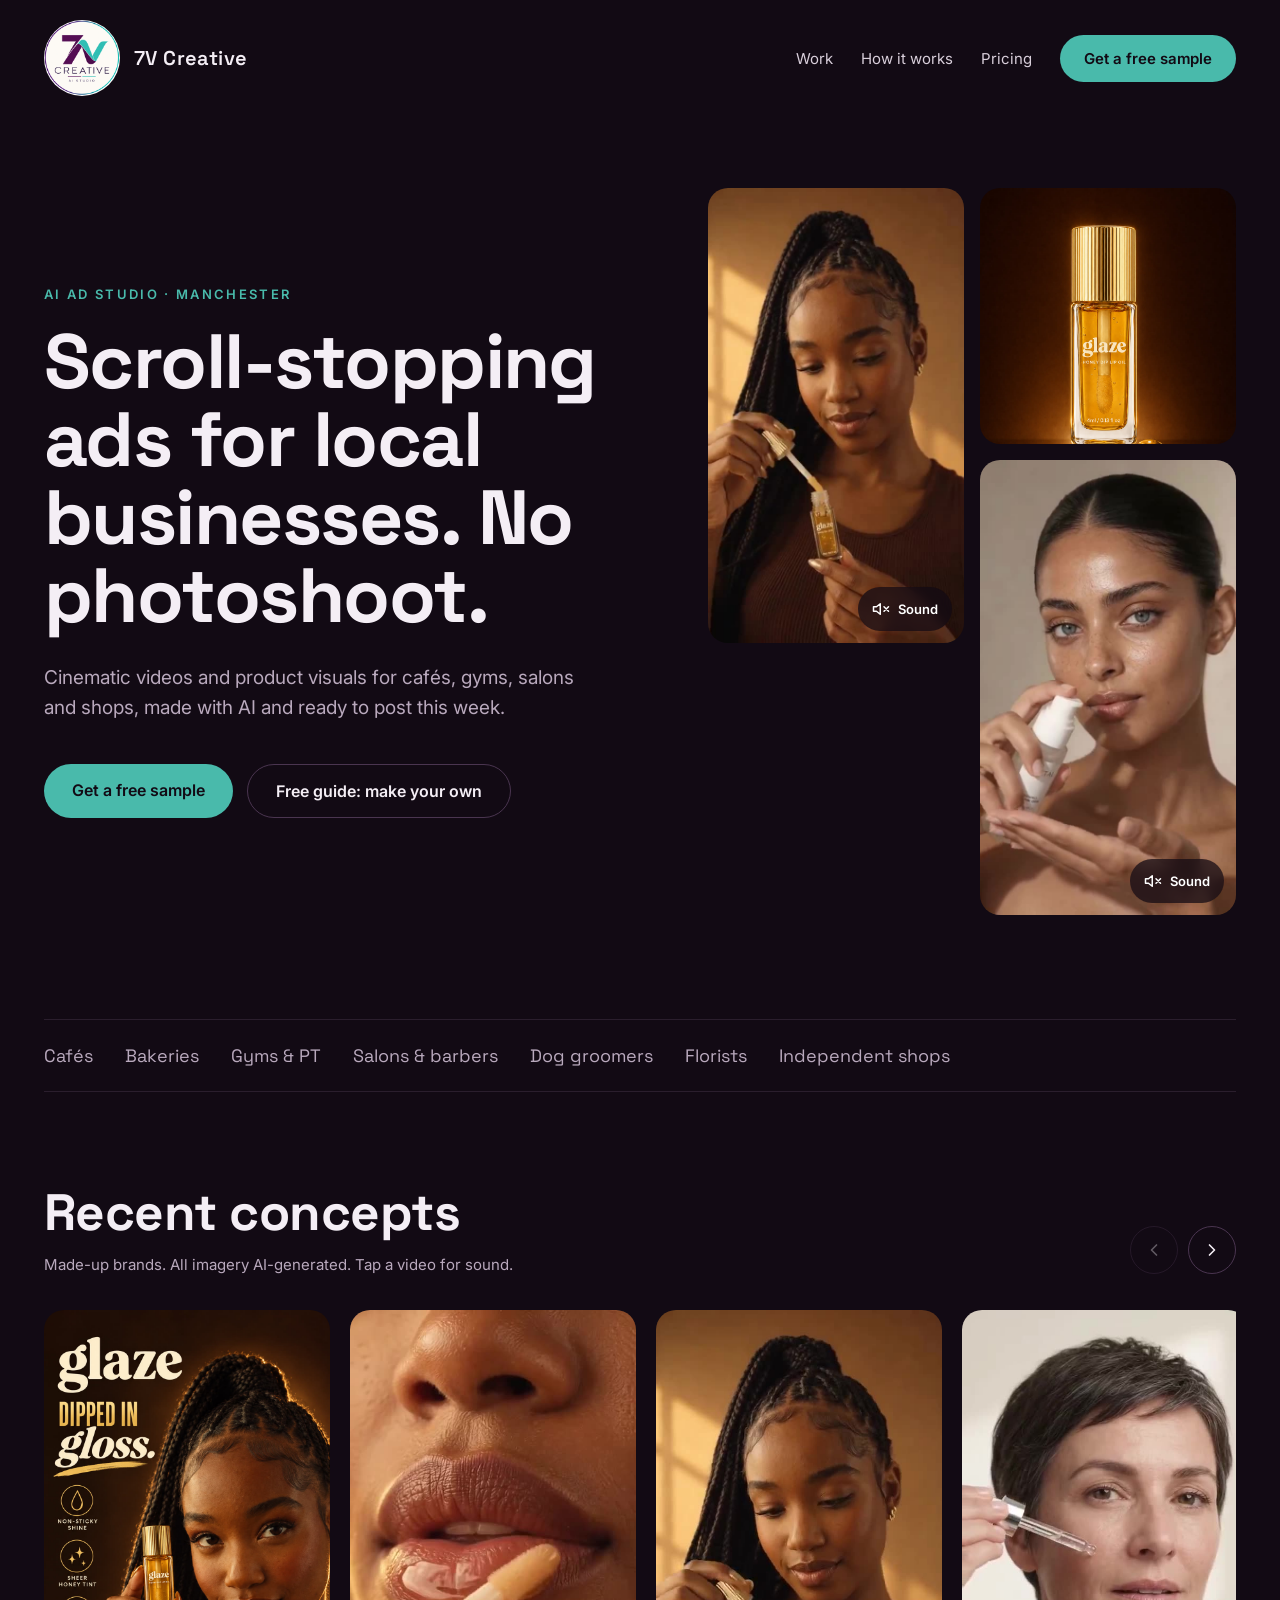
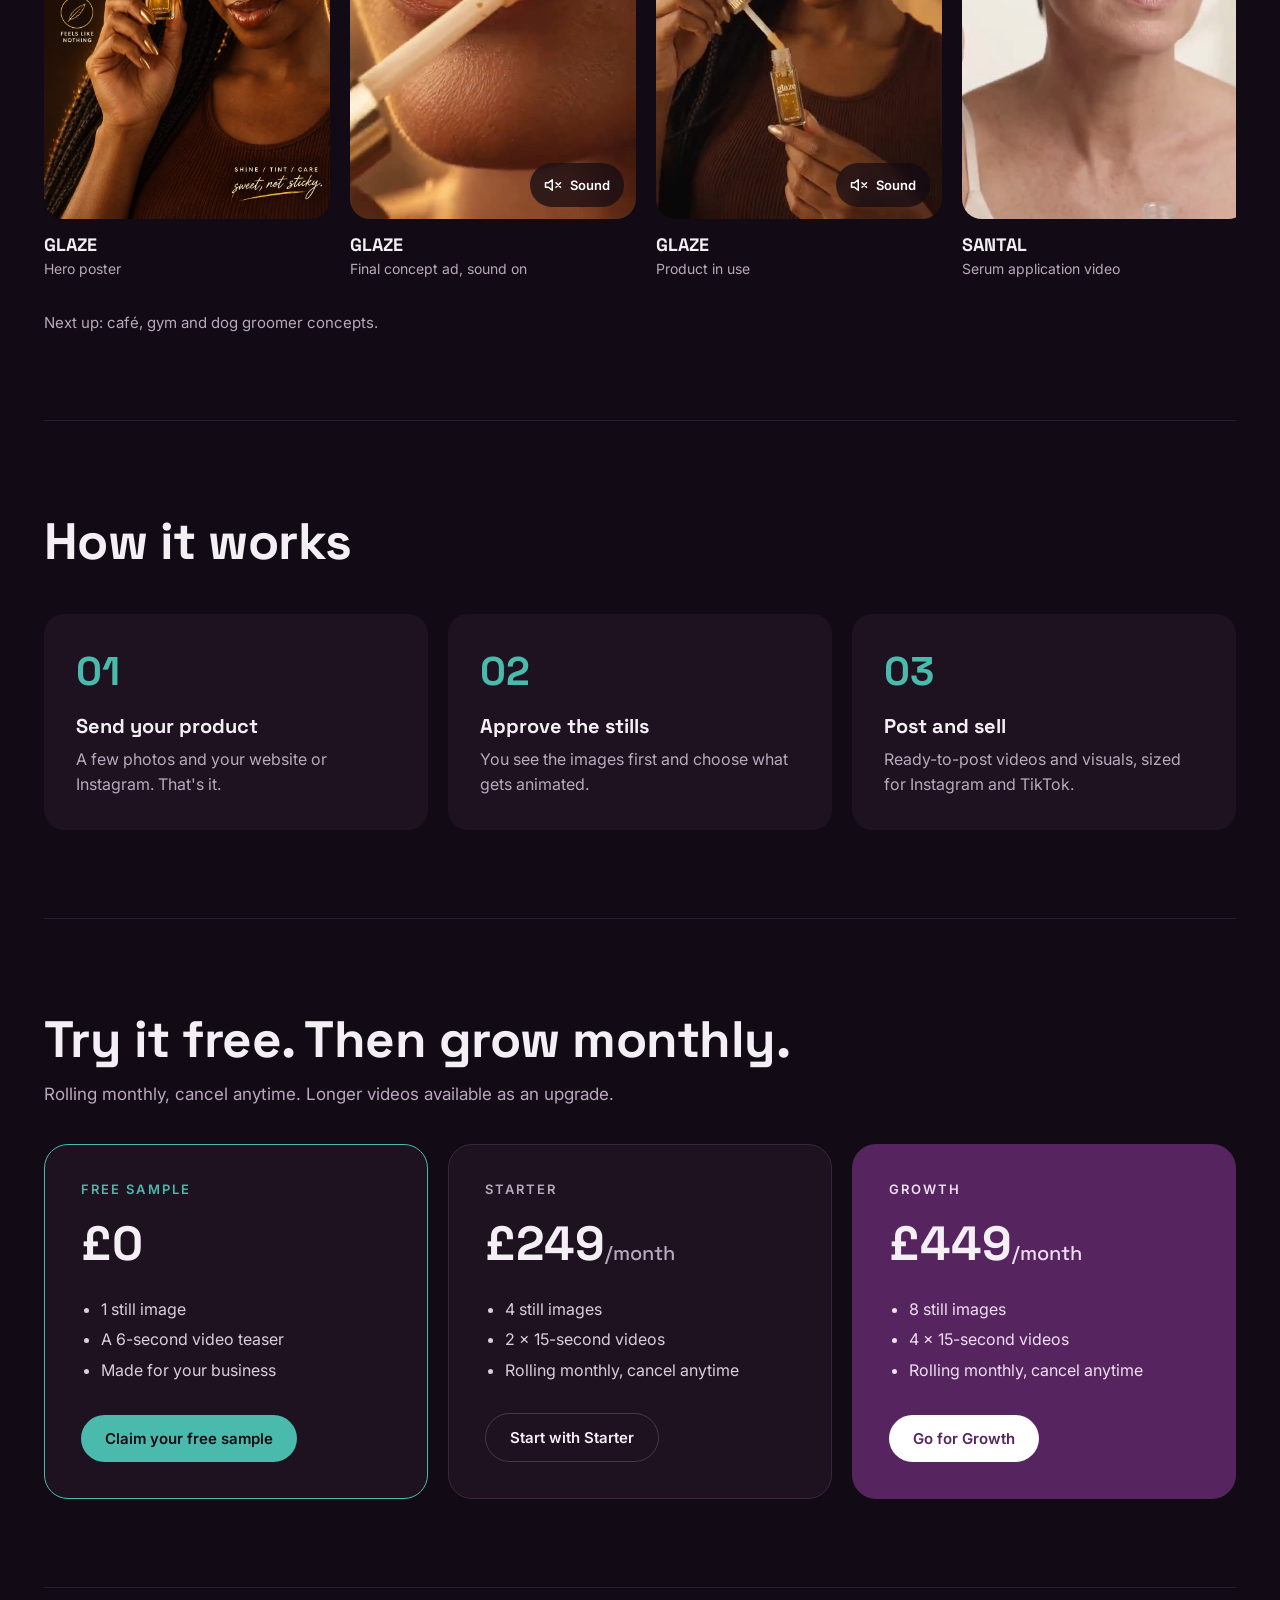
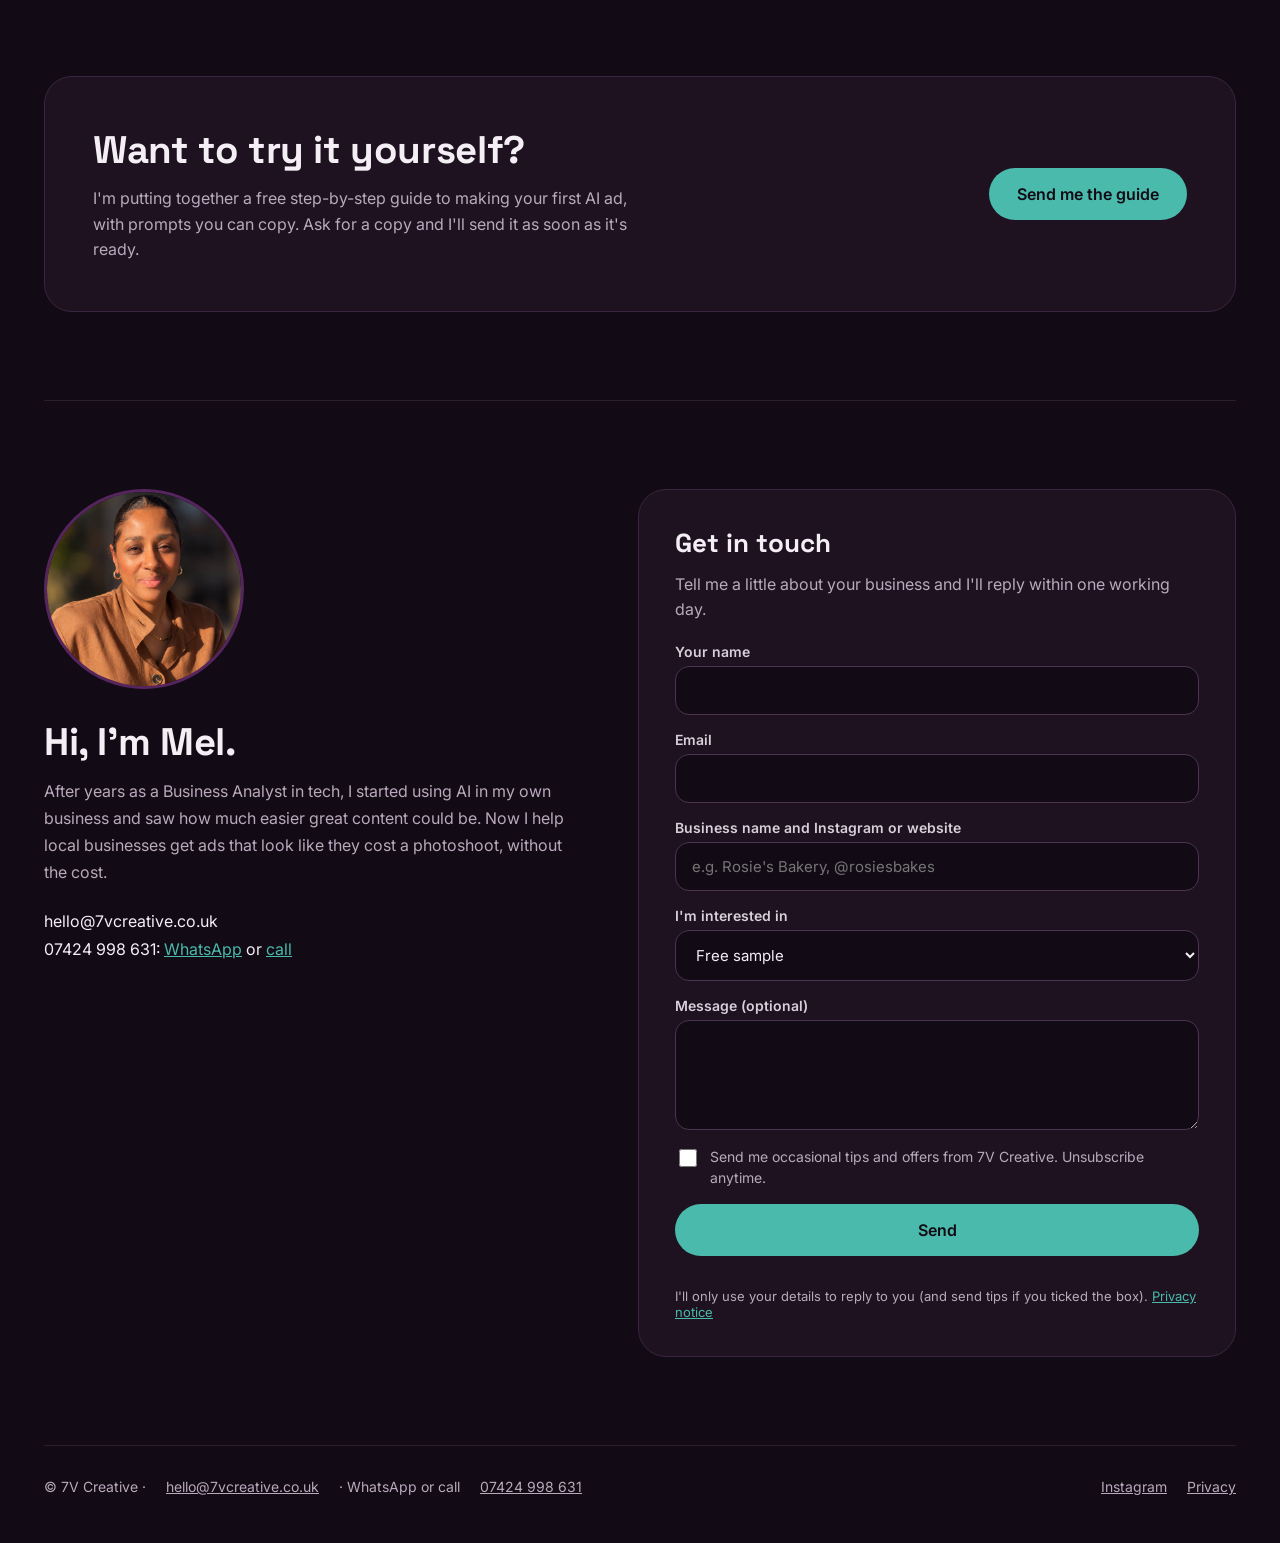
==== commit b95a6f1c: "Use the final GLAZE concept ad (with voices) in concepts slot 2 Co-Authored-By: Claude Opus 5.5 <nor" ====
--- a/index.html
+++ b/index.html
@@ -57,7 +57,7 @@
 </div>
 <ul class="carousel" id="carousel" aria-label="Recent concepts">
 <li><figure><div class="media r-916"><img src="assets/glaze-poster.jpg" alt="GLAZE hero poster: model holding the lip oil" loading="lazy"></div><figcaption><strong>GLAZE</strong><span>Hero poster</span></figcaption></figure></li>
-<li><figure><div class="media r-916"><video src="assets/glaze-shot2.mp4" poster="assets/glaze-shot2-poster.jpg" autoplay muted loop playsinline preload="metadata" aria-label="GLAZE UGC-style selfie video"></video><button type="button" class="sound" aria-pressed="false" aria-label="Turn sound on"><svg class="off" viewBox="0 0 24 24" fill="none" stroke="currentColor" stroke-width="2" stroke-linecap="round" stroke-linejoin="round" aria-hidden="true"><path d="M11 5 6 9H2v6h4l5 4V5z"/><path d="m22 9-6 6M16 9l6 6"/></svg><svg class="on" viewBox="0 0 24 24" fill="none" stroke="currentColor" stroke-width="2" stroke-linecap="round" stroke-linejoin="round" aria-hidden="true"><path d="M11 5 6 9H2v6h4l5 4V5z"/><path d="M15.5 8.5a5 5 0 0 1 0 7M19 5a10 10 0 0 1 0 14"/></svg><span>Sound</span></button></div><figcaption><strong>GLAZE</strong><span>UGC-style video</span></figcaption></figure></li>
+<li><figure><div class="media r-916"><video src="assets/glaze-final.mp4" poster="assets/glaze-final-poster.jpg" autoplay muted loop playsinline preload="metadata" aria-label="GLAZE final concept ad with voiceover"></video><button type="button" class="sound" aria-pressed="false" aria-label="Turn sound on"><svg class="off" viewBox="0 0 24 24" fill="none" stroke="currentColor" stroke-width="2" stroke-linecap="round" stroke-linejoin="round" aria-hidden="true"><path d="M11 5 6 9H2v6h4l5 4V5z"/><path d="m22 9-6 6M16 9l6 6"/></svg><svg class="on" viewBox="0 0 24 24" fill="none" stroke="currentColor" stroke-width="2" stroke-linecap="round" stroke-linejoin="round" aria-hidden="true"><path d="M11 5 6 9H2v6h4l5 4V5z"/><path d="M15.5 8.5a5 5 0 0 1 0 7M19 5a10 10 0 0 1 0 14"/></svg><span>Sound</span></button></div><figcaption><strong>GLAZE</strong><span>Final concept ad, sound on</span></figcaption></figure></li>
 <li><figure><div class="media r-916"><video src="assets/glaze-shot3.mp4" poster="assets/glaze-shot3-poster.jpg" autoplay muted loop playsinline preload="metadata" aria-label="GLAZE lip oil application video"></video><button type="button" class="sound" aria-pressed="false" aria-label="Turn sound on"><svg class="off" viewBox="0 0 24 24" fill="none" stroke="currentColor" stroke-width="2" stroke-linecap="round" stroke-linejoin="round" aria-hidden="true"><path d="M11 5 6 9H2v6h4l5 4V5z"/><path d="m22 9-6 6M16 9l6 6"/></svg><svg class="on" viewBox="0 0 24 24" fill="none" stroke="currentColor" stroke-width="2" stroke-linecap="round" stroke-linejoin="round" aria-hidden="true"><path d="M11 5 6 9H2v6h4l5 4V5z"/><path d="M15.5 8.5a5 5 0 0 1 0 7M19 5a10 10 0 0 1 0 14"/></svg><span>Sound</span></button></div><figcaption><strong>GLAZE</strong><span>Product in use</span></figcaption></figure></li>
 <li><figure><div class="media r-916"><video src="assets/joan-serum.mp4" poster="assets/joan-serum-poster.jpg" autoplay muted loop playsinline preload="metadata" aria-label="SANTAL serum application video"></video></div><figcaption><strong>SANTAL</strong><span>Serum application video</span></figcaption></figure></li>
 <li><figure><div class="media r-916"><video src="assets/santal-serum.mp4" poster="assets/santal-serum-poster.jpg" autoplay muted loop playsinline preload="metadata" aria-label="SANTAL product close-up video"></video><button type="button" class="sound" aria-pressed="false" aria-label="Turn sound on"><svg class="off" viewBox="0 0 24 24" fill="none" stroke="currentColor" stroke-width="2" stroke-linecap="round" stroke-linejoin="round" aria-hidden="true"><path d="M11 5 6 9H2v6h4l5 4V5z"/><path d="m22 9-6 6M16 9l6 6"/></svg><svg class="on" viewBox="0 0 24 24" fill="none" stroke="currentColor" stroke-width="2" stroke-linecap="round" stroke-linejoin="round" aria-hidden="true"><path d="M11 5 6 9H2v6h4l5 4V5z"/><path d="M15.5 8.5a5 5 0 0 1 0 7M19 5a10 10 0 0 1 0 14"/></svg><span>Sound</span></button></div><figcaption><strong>SANTAL</strong><span>Product close-up</span></figcaption></figure></li>
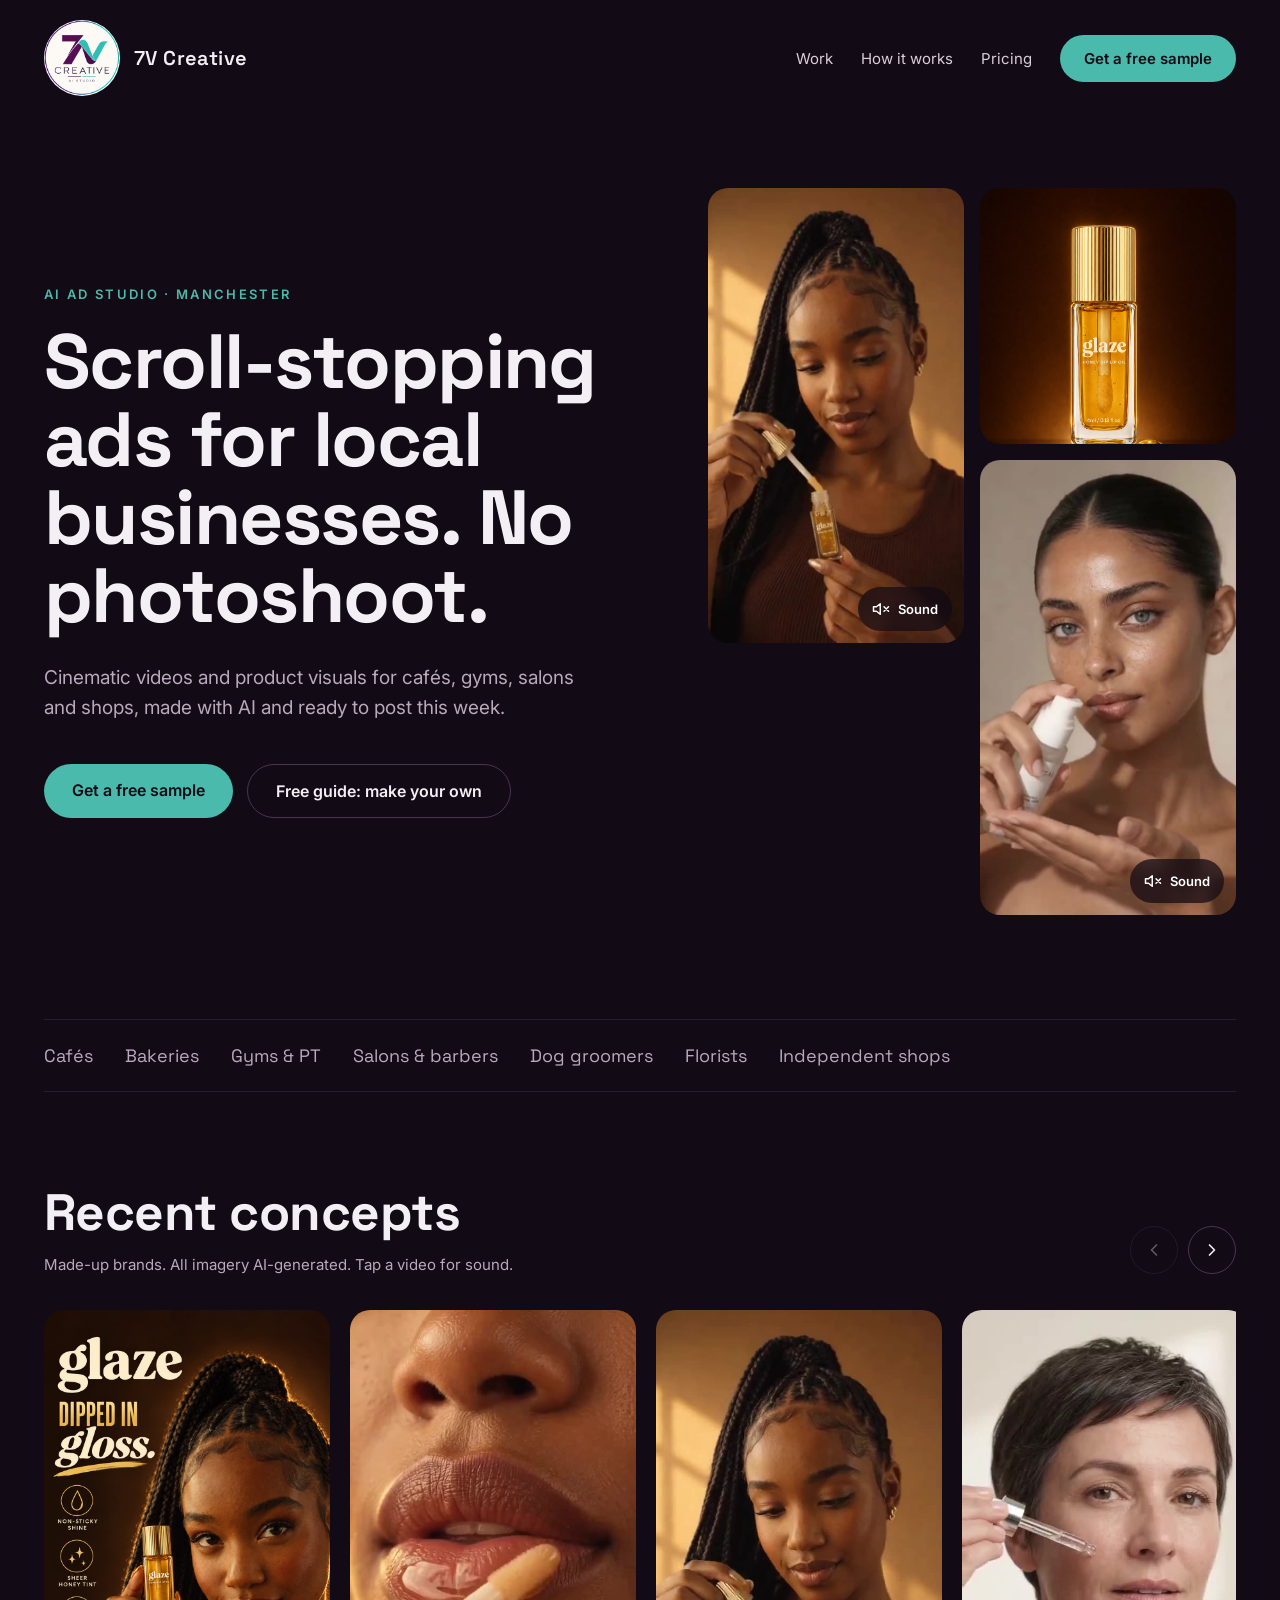
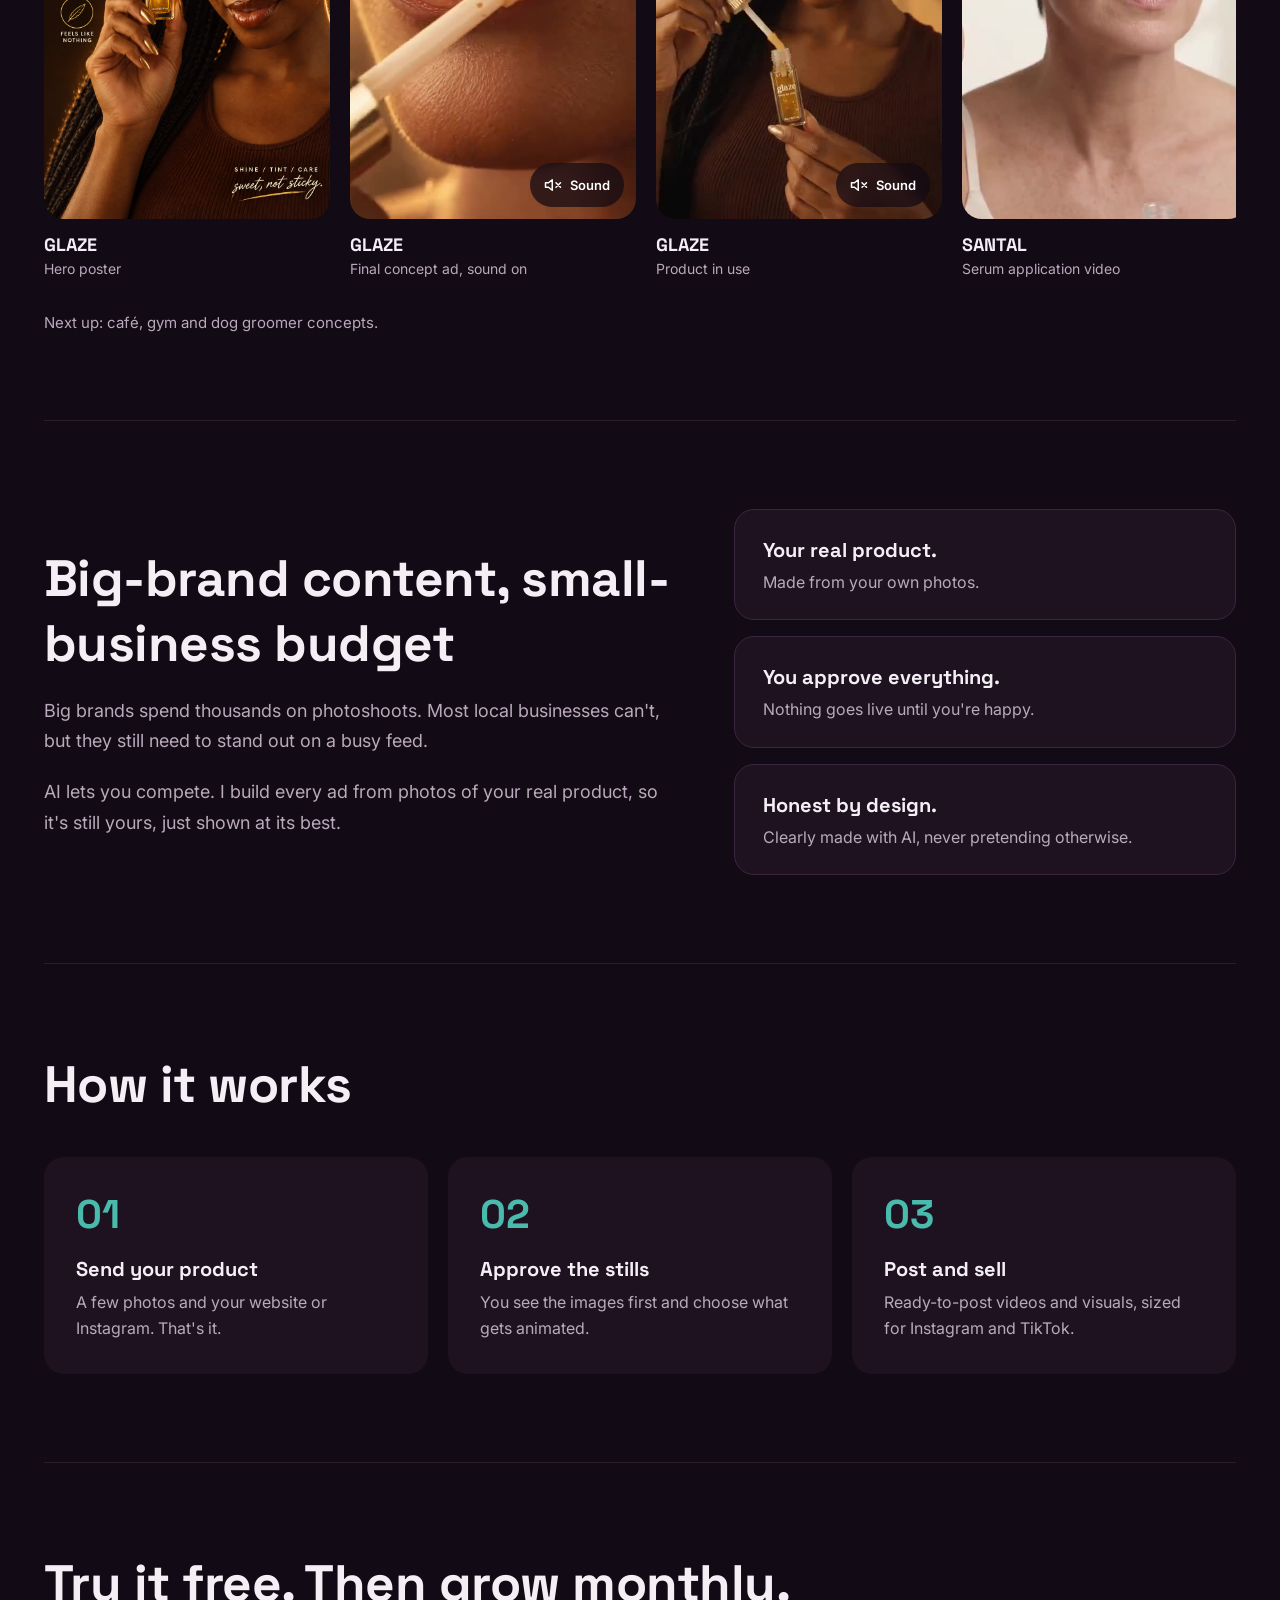
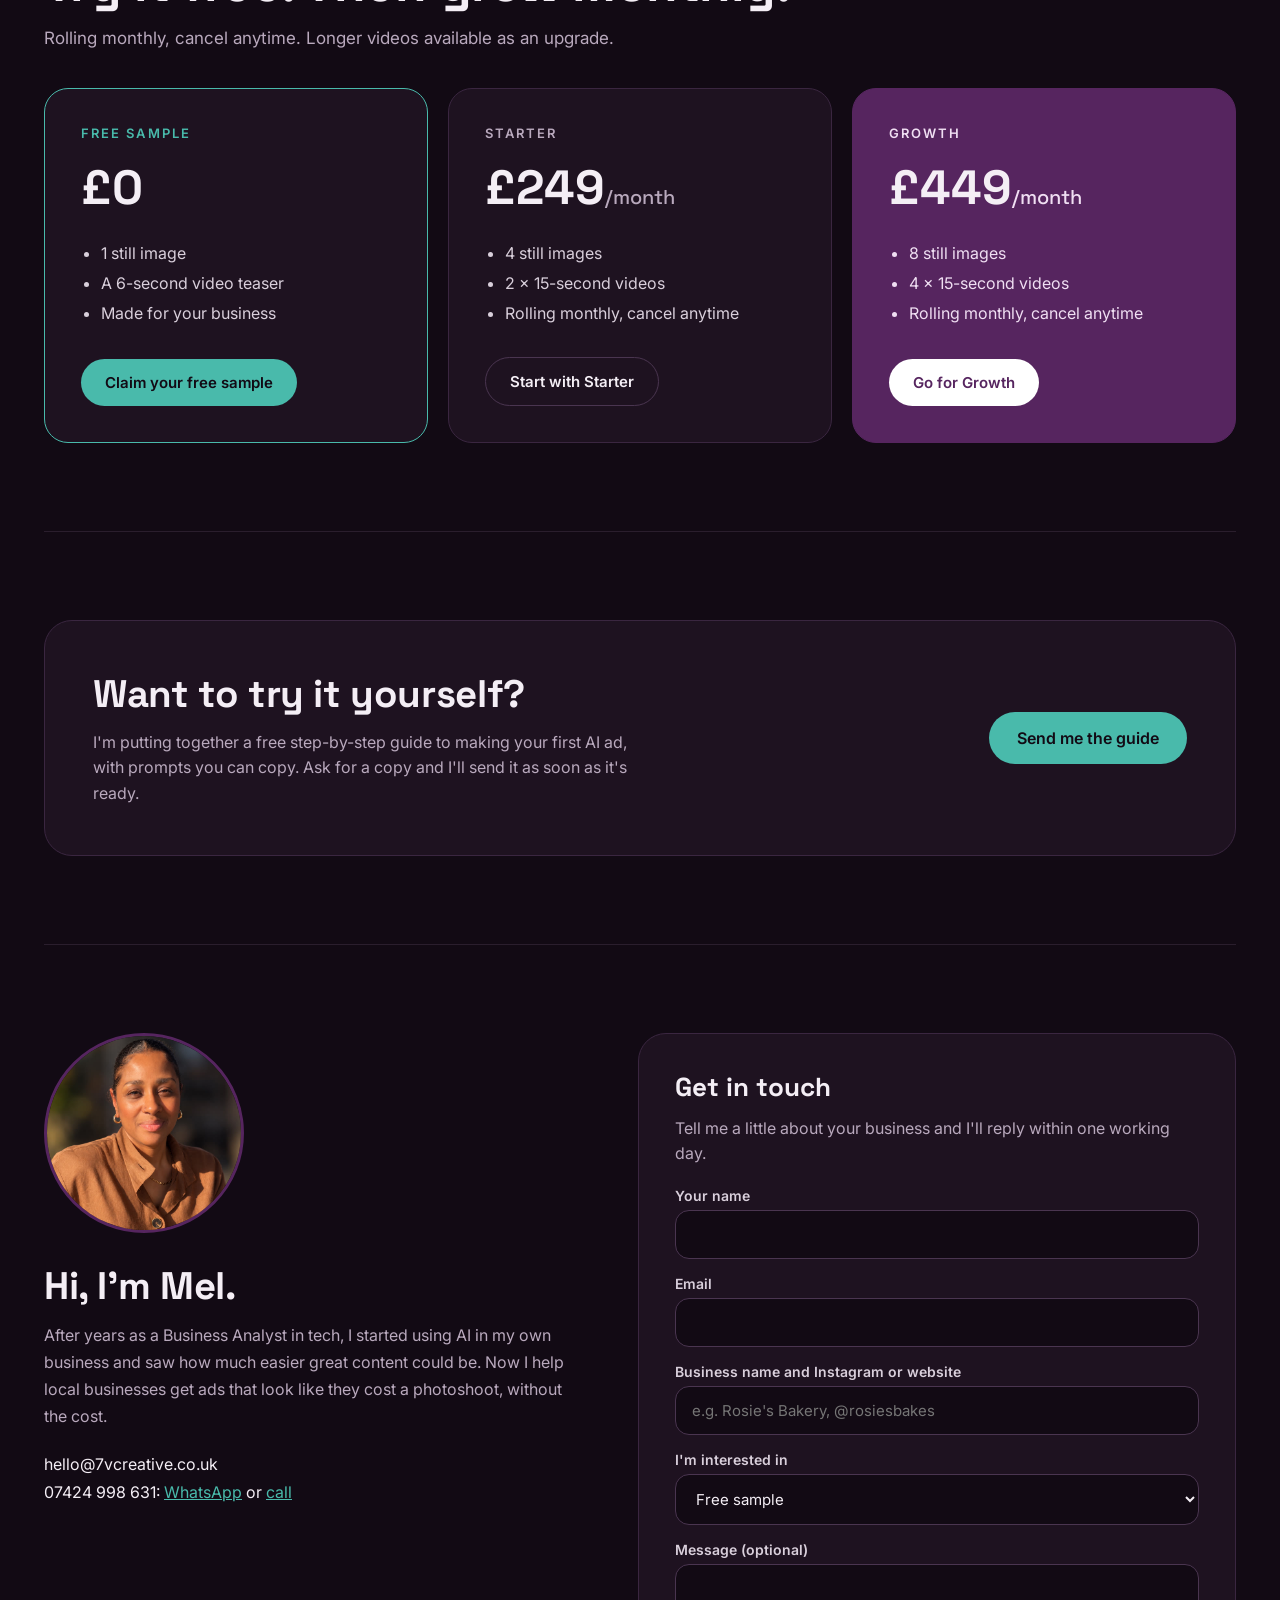
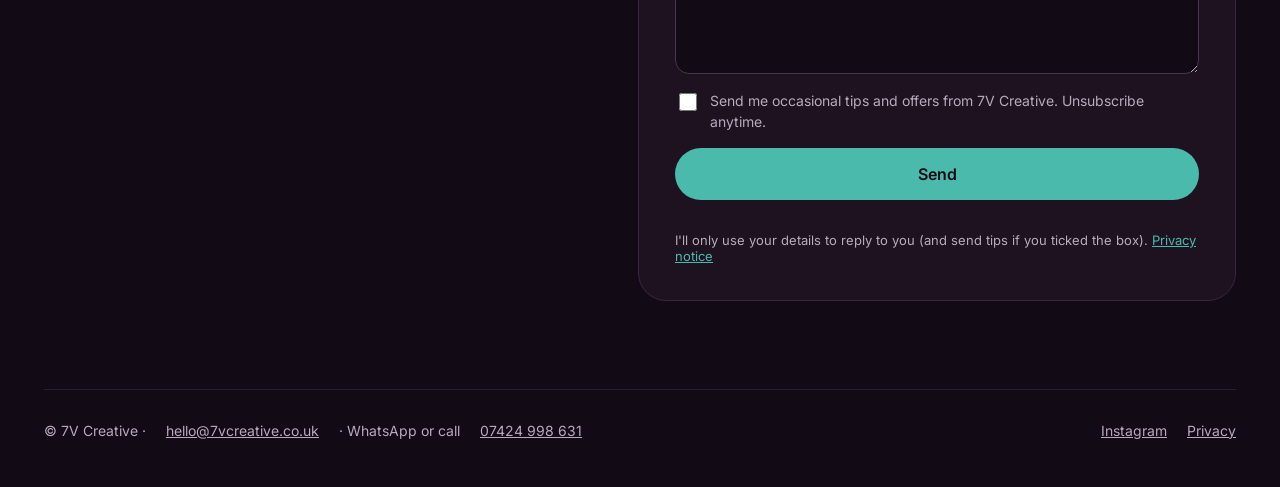
==== commit 4de9f7a9: "Add 'Big-brand content, small-business budget' section Co-Authored-By: Claude Opus 5.5 <noreply@anth" ====
--- a/index.html
+++ b/index.html
@@ -14,7 +14,7 @@
 <link rel="preconnect" href="https://fonts.googleapis.com">
 <link rel="preconnect" href="https://fonts.gstatic.com" crossorigin>
 <link href="https://fonts.googleapis.com/css2?family=Space+Grotesk:wght@500;600;700&amp;family=Inter:wght@400;500;600&amp;display=swap" rel="stylesheet">
-<link rel="stylesheet" href="assets/site.css?v=4">
+<link rel="stylesheet" href="assets/site.css?v=5">
 </head>
 <body>
 <div class="wrap">
@@ -64,6 +64,21 @@
 <li><figure><div class="media r-916"><video src="assets/glass-skin.mp4" poster="assets/glass-skin-poster.jpg" autoplay muted loop playsinline preload="metadata" aria-label="SANTAL glass-skin model video"></video><button type="button" class="sound" aria-pressed="false" aria-label="Turn sound on"><svg class="off" viewBox="0 0 24 24" fill="none" stroke="currentColor" stroke-width="2" stroke-linecap="round" stroke-linejoin="round" aria-hidden="true"><path d="M11 5 6 9H2v6h4l5 4V5z"/><path d="m22 9-6 6M16 9l6 6"/></svg><svg class="on" viewBox="0 0 24 24" fill="none" stroke="currentColor" stroke-width="2" stroke-linecap="round" stroke-linejoin="round" aria-hidden="true"><path d="M11 5 6 9H2v6h4l5 4V5z"/><path d="M15.5 8.5a5 5 0 0 1 0 7M19 5a10 10 0 0 1 0 14"/></svg><span>Sound</span></button></div><figcaption><strong>SANTAL</strong><span>Glass-skin model</span></figcaption></figure></li>
 </ul>
 <p class="note" style="margin-top:20px">Next up: café, gym and dog groomer concepts.</p>
+</section>
+
+<section id="why" class="section">
+<div class="why">
+<div class="why-copy">
+<h2>Big-brand content, small-business budget</h2>
+<p>Big brands spend thousands on photoshoots. Most local businesses can&#39;t, but they still need to stand out on a busy feed.</p>
+<p>AI lets you compete. I build every ad from photos of your real product, so it&#39;s still yours, just shown at its best.</p>
+</div>
+<ul class="why-points">
+<li><strong>Your real product.</strong> Made from your own photos.</li>
+<li><strong>You approve everything.</strong> Nothing goes live until you&#39;re happy.</li>
+<li><strong>Honest by design.</strong> Clearly made with AI, never pretending otherwise.</li>
+</ul>
+</div>
 </section>
 
 <section id="how" class="section">
--- a/assets/site.css
+++ b/assets/site.css
@@ -128,3 +128,11 @@
 .site-foot a{color:var(--muted)}
 .site-foot span{display:flex;flex-wrap:wrap;gap:8px 20px}
 @media (max-width:640px){.brand img{width:60px;height:60px}.form,.guide{padding:28px}}
+
+/* why AI */
+.why{display:flex;flex-wrap:wrap;gap:48px;align-items:center}
+.why-copy{flex:1 1 520px;min-width:0}
+.why-copy p{margin:20px 0 0;font-size:18px;line-height:1.7;color:var(--muted);max-width:620px}
+.why-points{flex:1 1 380px;min-width:0;list-style:none;margin:0;padding:0;display:grid;gap:16px}
+.why-points li{background:var(--panel);border:1px solid var(--line2);border-radius:20px;padding:24px 28px;color:var(--muted);line-height:1.6}
+.why-points strong{display:block;color:var(--text);font-family:var(--head);font-size:20px;margin-bottom:4px}
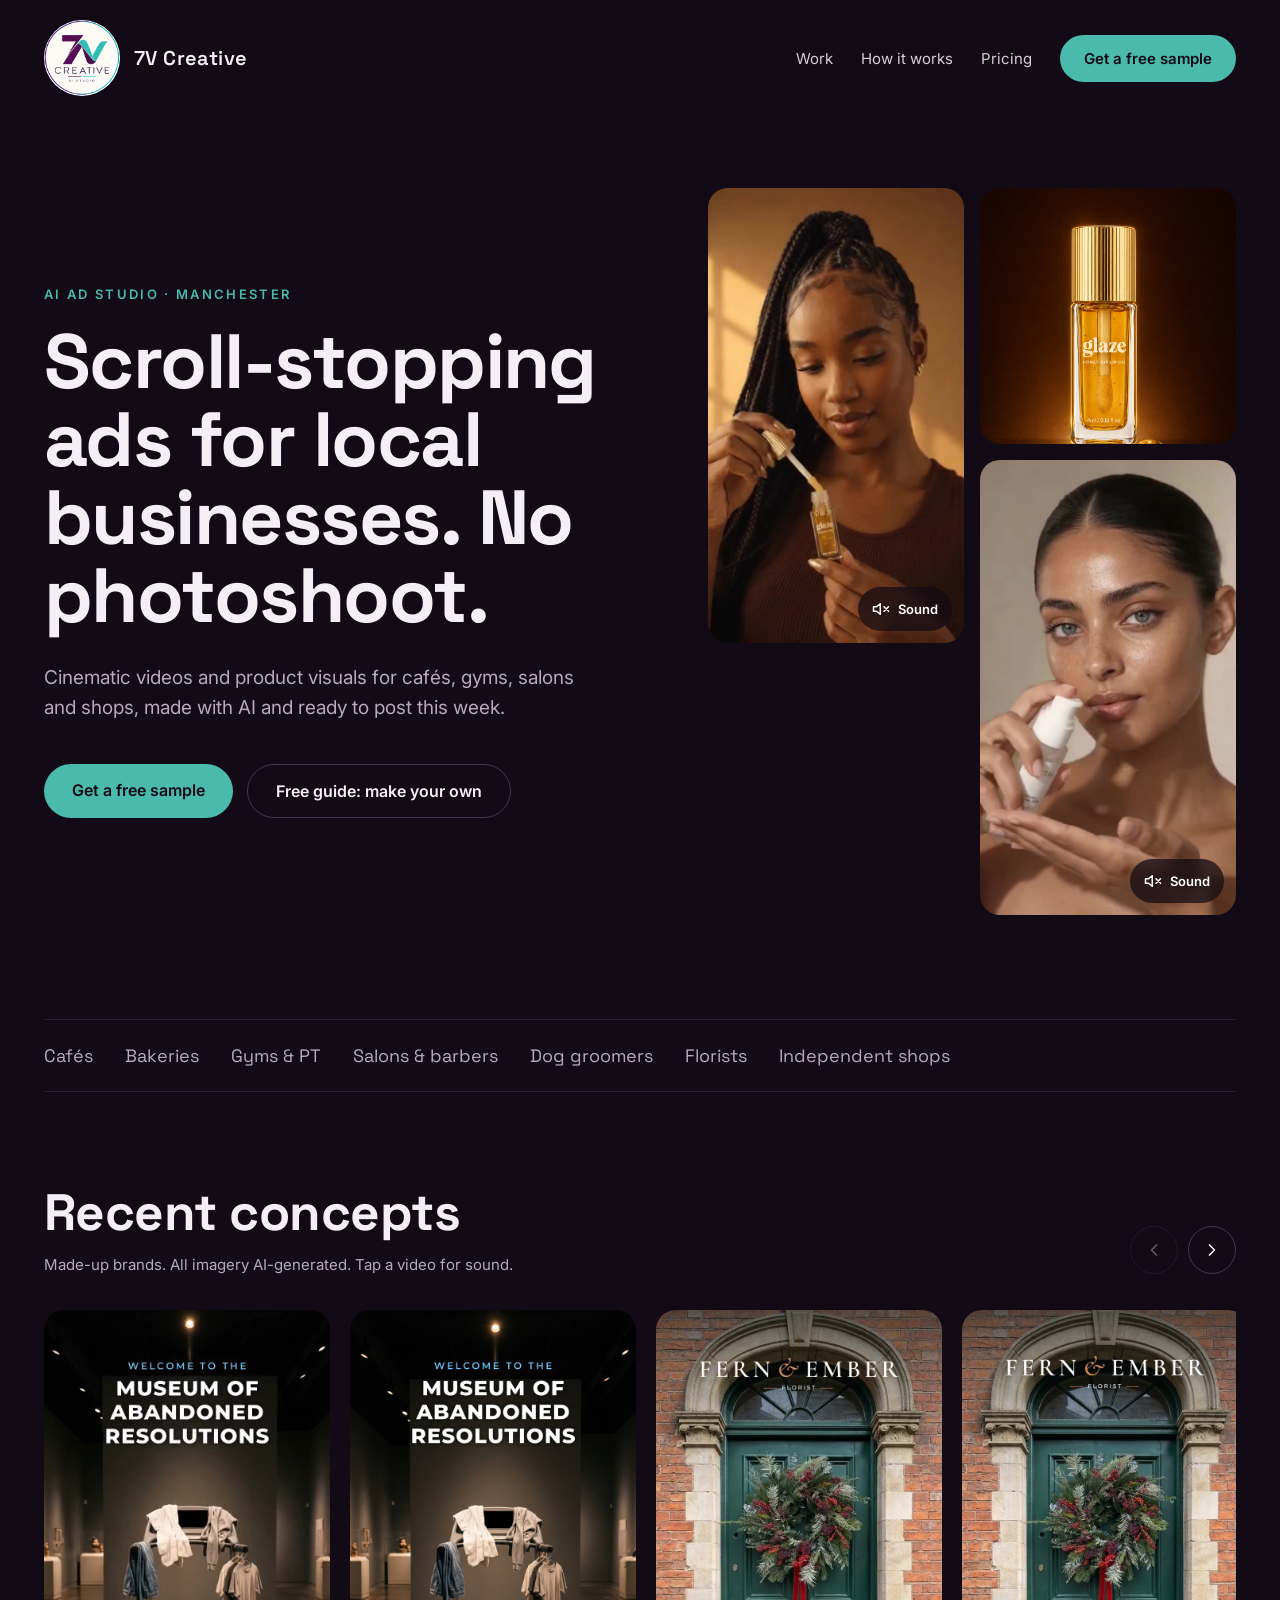
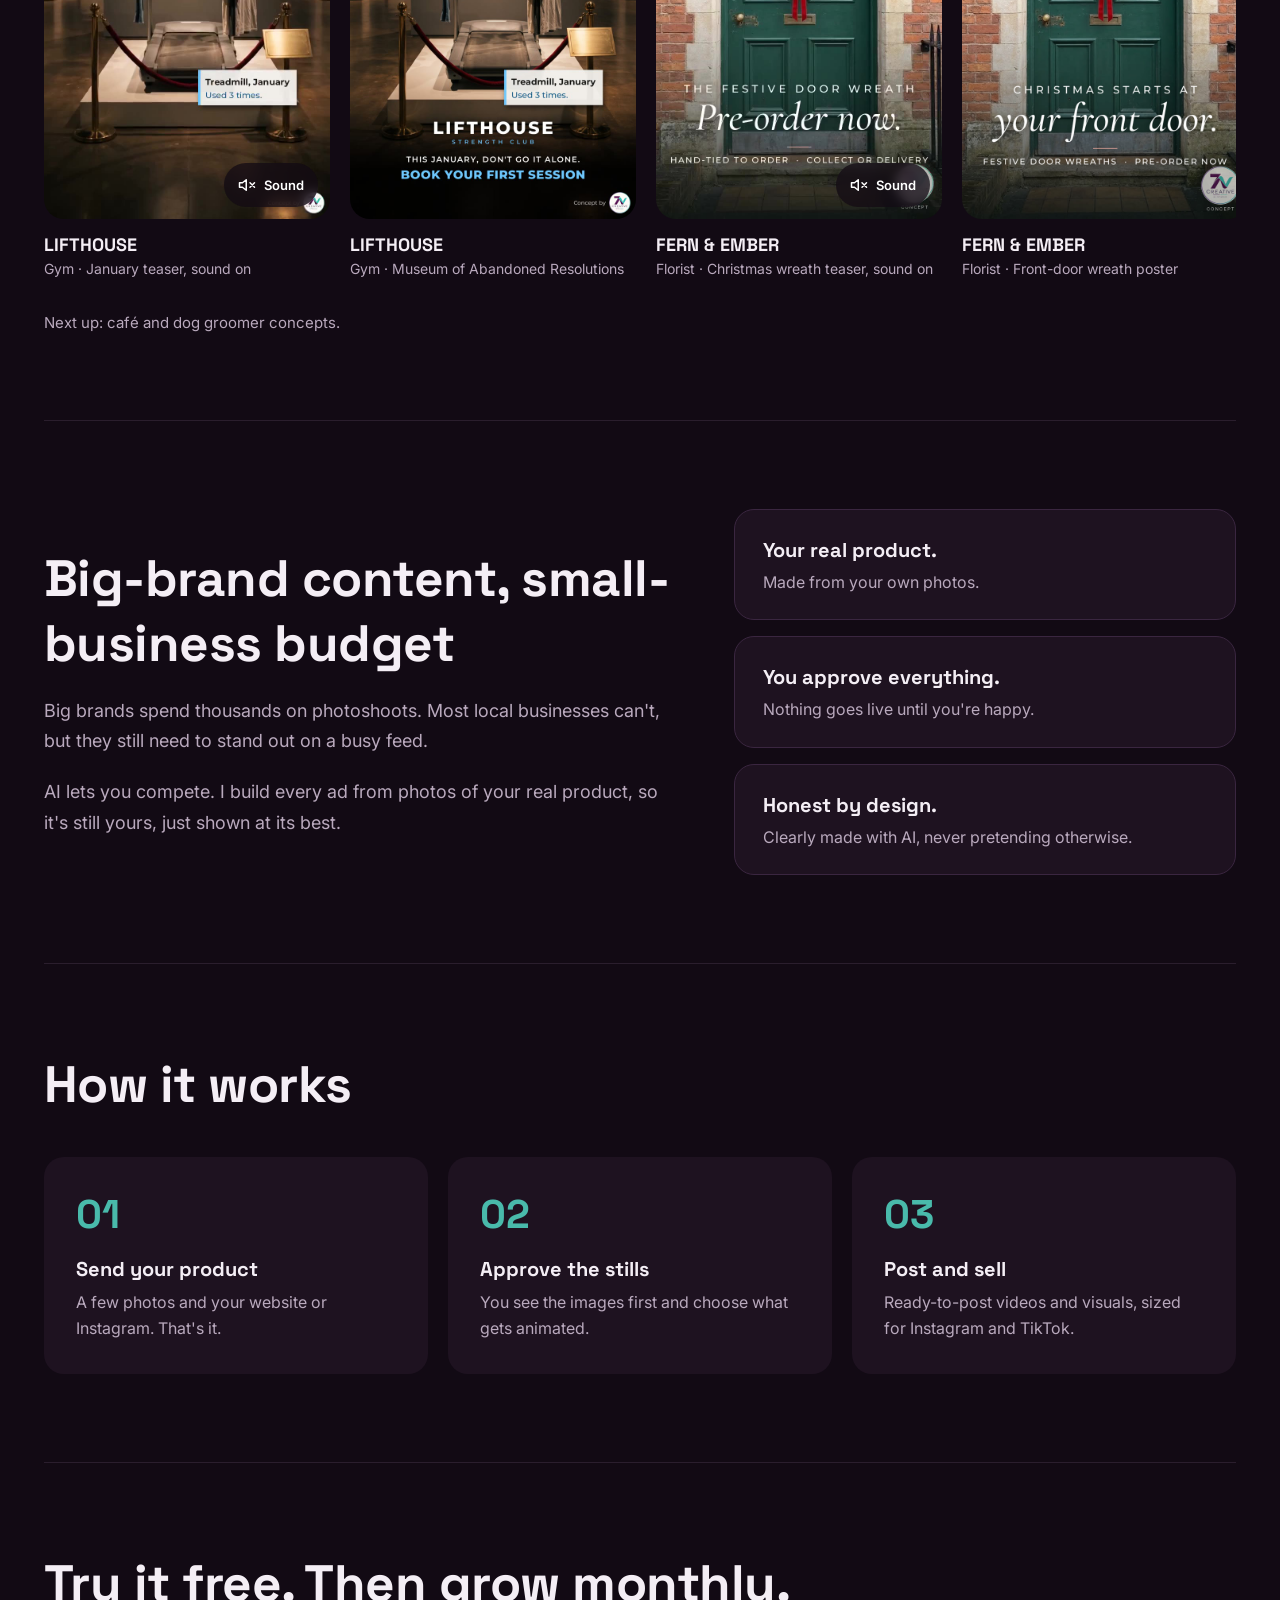
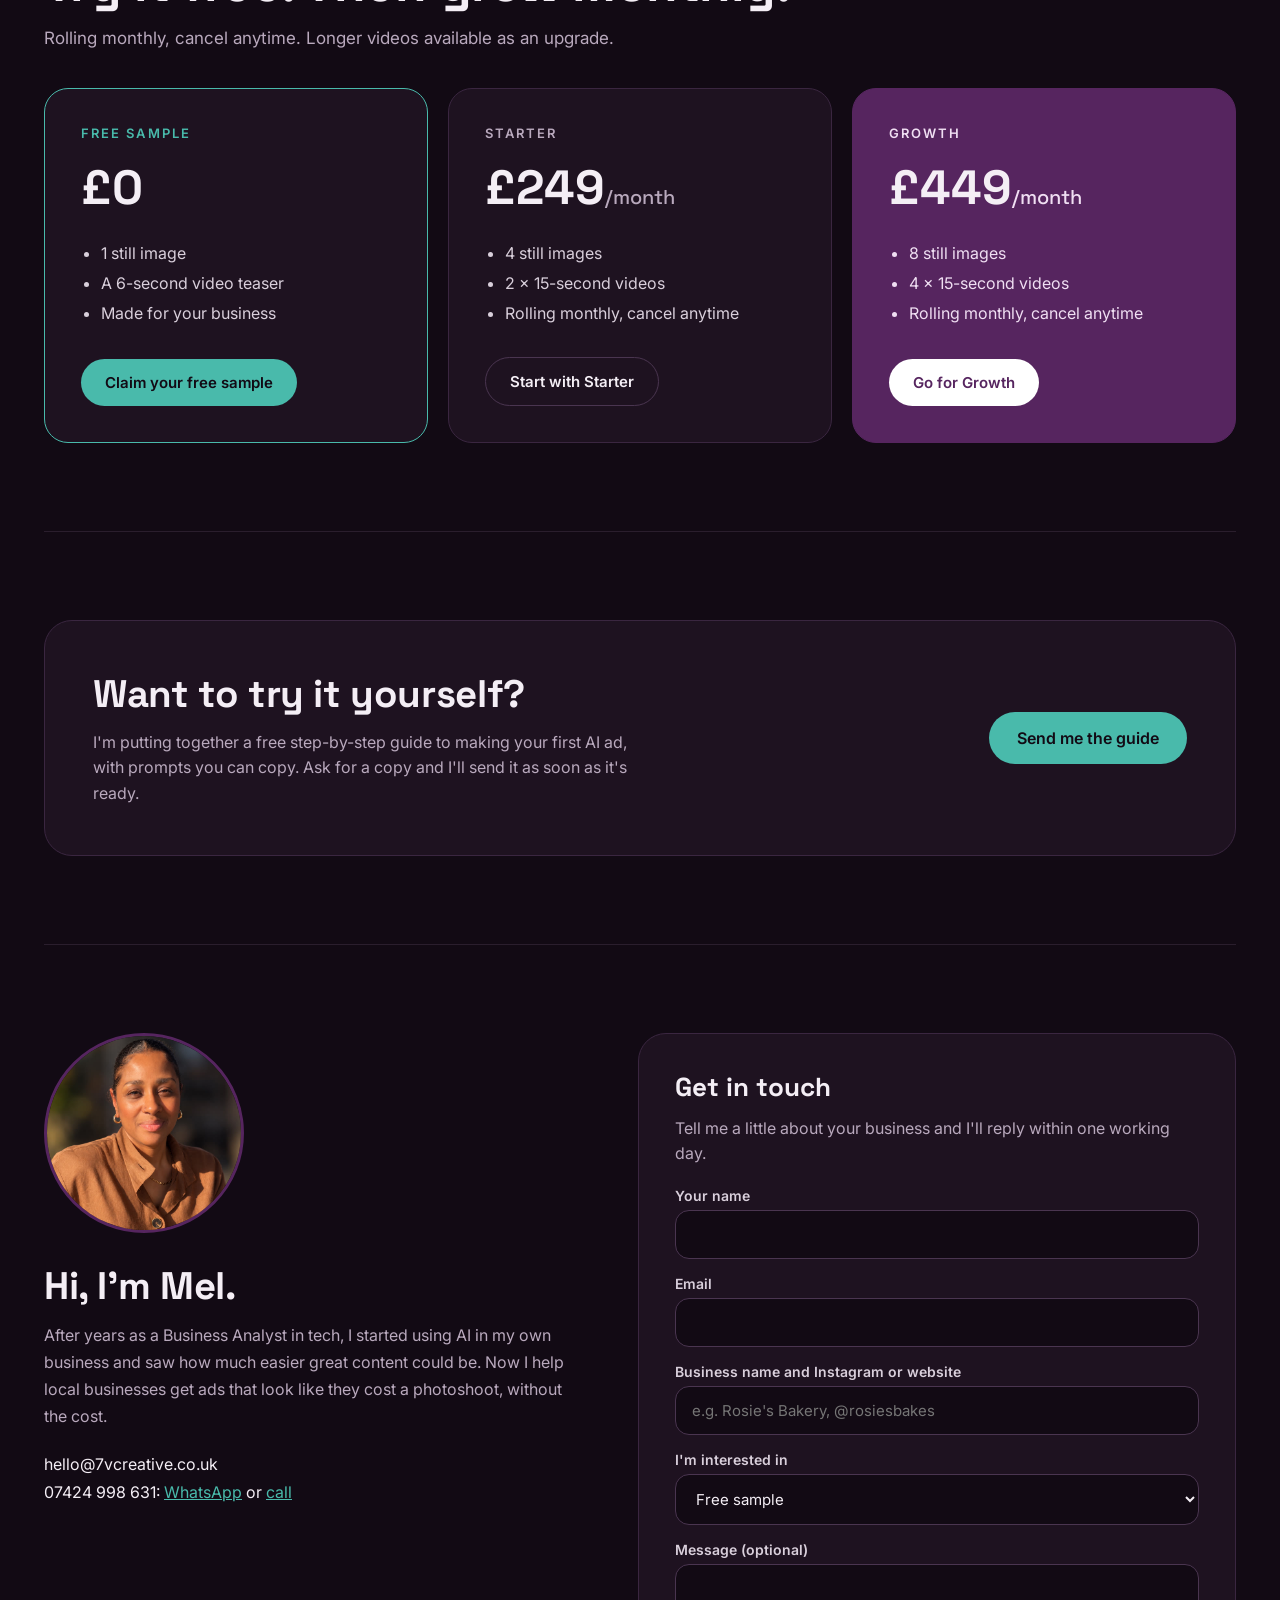
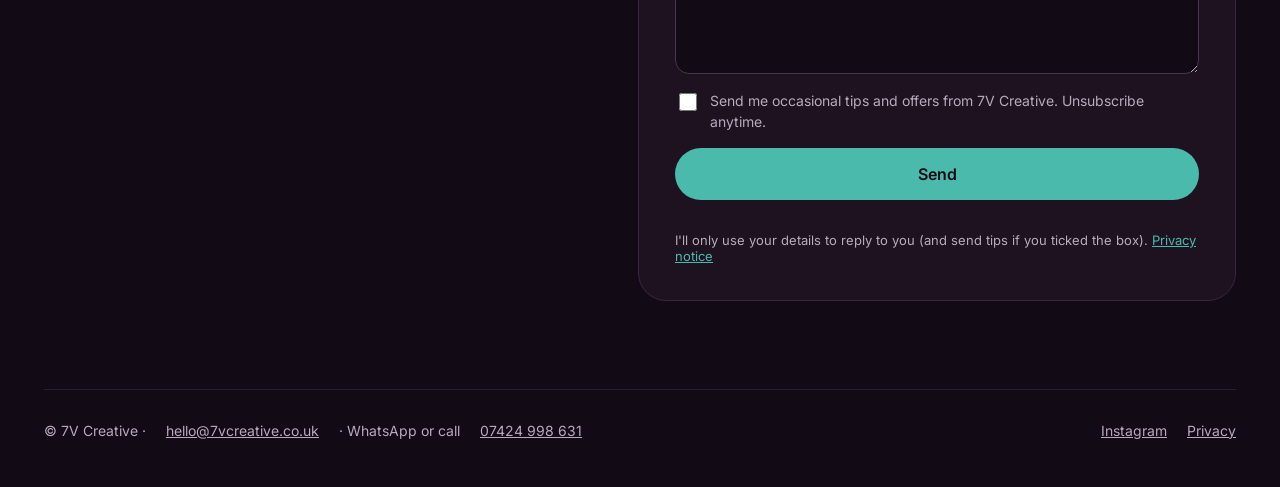
==== commit 500159b3: "Add LIFTHOUSE gym and Fern & Ember florist concepts to work carousel Co-Authored-By: Claude Opus 5.5" ====
--- a/index.html
+++ b/index.html
@@ -56,6 +56,10 @@
 <div class="car-controls"><button type="button" class="car-btn" data-dir="-1" aria-label="Previous concepts"><svg viewBox="0 0 24 24" fill="none" stroke="currentColor" stroke-width="2" stroke-linecap="round" stroke-linejoin="round" aria-hidden="true"><path d="m15 18-6-6 6-6"/></svg></button><button type="button" class="car-btn" data-dir="1" aria-label="Next concepts"><svg viewBox="0 0 24 24" fill="none" stroke="currentColor" stroke-width="2" stroke-linecap="round" stroke-linejoin="round" aria-hidden="true"><path d="m9 18 6-6-6-6"/></svg></button></div>
 </div>
 <ul class="carousel" id="carousel" aria-label="Recent concepts">
+<li><figure><div class="media r-916"><video src="assets/lifthouse-museum.mp4" poster="assets/lifthouse-museum-poster.jpg" autoplay muted loop playsinline preload="metadata" aria-label="LIFTHOUSE gym concept: Museum of Abandoned Resolutions teaser"></video><button type="button" class="sound" aria-pressed="false" aria-label="Turn sound on"><svg class="off" viewBox="0 0 24 24" fill="none" stroke="currentColor" stroke-width="2" stroke-linecap="round" stroke-linejoin="round" aria-hidden="true"><path d="M11 5 6 9H2v6h4l5 4V5z"/><path d="m22 9-6 6M16 9l6 6"/></svg><svg class="on" viewBox="0 0 24 24" fill="none" stroke="currentColor" stroke-width="2" stroke-linecap="round" stroke-linejoin="round" aria-hidden="true"><path d="M11 5 6 9H2v6h4l5 4V5z"/><path d="M15.5 8.5a5 5 0 0 1 0 7M19 5a10 10 0 0 1 0 14"/></svg><span>Sound</span></button></div><figcaption><strong>LIFTHOUSE</strong><span>Gym · January teaser, sound on</span></figcaption></figure></li>
+<li><figure><div class="media r-916"><img src="assets/lifthouse-still.jpg" alt="LIFTHOUSE poster: a treadmill used as a clothes rail in the Museum of Abandoned Resolutions" loading="lazy"></div><figcaption><strong>LIFTHOUSE</strong><span>Gym · Museum of Abandoned Resolutions</span></figcaption></figure></li>
+<li><figure><div class="media r-916"><video src="assets/fern-ember-wreath.mp4" poster="assets/fern-ember-wreath-poster.jpg" autoplay muted loop playsinline preload="metadata" aria-label="Fern &amp; Ember florist concept: a Christmas wreath flies onto a front door"></video><button type="button" class="sound" aria-pressed="false" aria-label="Turn sound on"><svg class="off" viewBox="0 0 24 24" fill="none" stroke="currentColor" stroke-width="2" stroke-linecap="round" stroke-linejoin="round" aria-hidden="true"><path d="M11 5 6 9H2v6h4l5 4V5z"/><path d="m22 9-6 6M16 9l6 6"/></svg><svg class="on" viewBox="0 0 24 24" fill="none" stroke="currentColor" stroke-width="2" stroke-linecap="round" stroke-linejoin="round" aria-hidden="true"><path d="M11 5 6 9H2v6h4l5 4V5z"/><path d="M15.5 8.5a5 5 0 0 1 0 7M19 5a10 10 0 0 1 0 14"/></svg><span>Sound</span></button></div><figcaption><strong>FERN &amp; EMBER</strong><span>Florist · Christmas wreath teaser, sound on</span></figcaption></figure></li>
+<li><figure><div class="media r-916"><img src="assets/fern-ember-still.jpg" alt="Fern &amp; Ember poster: festive wreath on a green Georgian front door" loading="lazy"></div><figcaption><strong>FERN &amp; EMBER</strong><span>Florist · Front-door wreath poster</span></figcaption></figure></li>
 <li><figure><div class="media r-916"><img src="assets/glaze-poster.jpg" alt="GLAZE hero poster: model holding the lip oil" loading="lazy"></div><figcaption><strong>GLAZE</strong><span>Hero poster</span></figcaption></figure></li>
 <li><figure><div class="media r-916"><video src="assets/glaze-final.mp4" poster="assets/glaze-final-poster.jpg" autoplay muted loop playsinline preload="metadata" aria-label="GLAZE final concept ad with voiceover"></video><button type="button" class="sound" aria-pressed="false" aria-label="Turn sound on"><svg class="off" viewBox="0 0 24 24" fill="none" stroke="currentColor" stroke-width="2" stroke-linecap="round" stroke-linejoin="round" aria-hidden="true"><path d="M11 5 6 9H2v6h4l5 4V5z"/><path d="m22 9-6 6M16 9l6 6"/></svg><svg class="on" viewBox="0 0 24 24" fill="none" stroke="currentColor" stroke-width="2" stroke-linecap="round" stroke-linejoin="round" aria-hidden="true"><path d="M11 5 6 9H2v6h4l5 4V5z"/><path d="M15.5 8.5a5 5 0 0 1 0 7M19 5a10 10 0 0 1 0 14"/></svg><span>Sound</span></button></div><figcaption><strong>GLAZE</strong><span>Final concept ad, sound on</span></figcaption></figure></li>
 <li><figure><div class="media r-916"><video src="assets/glaze-shot3.mp4" poster="assets/glaze-shot3-poster.jpg" autoplay muted loop playsinline preload="metadata" aria-label="GLAZE lip oil application video"></video><button type="button" class="sound" aria-pressed="false" aria-label="Turn sound on"><svg class="off" viewBox="0 0 24 24" fill="none" stroke="currentColor" stroke-width="2" stroke-linecap="round" stroke-linejoin="round" aria-hidden="true"><path d="M11 5 6 9H2v6h4l5 4V5z"/><path d="m22 9-6 6M16 9l6 6"/></svg><svg class="on" viewBox="0 0 24 24" fill="none" stroke="currentColor" stroke-width="2" stroke-linecap="round" stroke-linejoin="round" aria-hidden="true"><path d="M11 5 6 9H2v6h4l5 4V5z"/><path d="M15.5 8.5a5 5 0 0 1 0 7M19 5a10 10 0 0 1 0 14"/></svg><span>Sound</span></button></div><figcaption><strong>GLAZE</strong><span>Product in use</span></figcaption></figure></li>
@@ -63,7 +67,7 @@
 <li><figure><div class="media r-916"><video src="assets/santal-serum.mp4" poster="assets/santal-serum-poster.jpg" autoplay muted loop playsinline preload="metadata" aria-label="SANTAL product close-up video"></video><button type="button" class="sound" aria-pressed="false" aria-label="Turn sound on"><svg class="off" viewBox="0 0 24 24" fill="none" stroke="currentColor" stroke-width="2" stroke-linecap="round" stroke-linejoin="round" aria-hidden="true"><path d="M11 5 6 9H2v6h4l5 4V5z"/><path d="m22 9-6 6M16 9l6 6"/></svg><svg class="on" viewBox="0 0 24 24" fill="none" stroke="currentColor" stroke-width="2" stroke-linecap="round" stroke-linejoin="round" aria-hidden="true"><path d="M11 5 6 9H2v6h4l5 4V5z"/><path d="M15.5 8.5a5 5 0 0 1 0 7M19 5a10 10 0 0 1 0 14"/></svg><span>Sound</span></button></div><figcaption><strong>SANTAL</strong><span>Product close-up</span></figcaption></figure></li>
 <li><figure><div class="media r-916"><video src="assets/glass-skin.mp4" poster="assets/glass-skin-poster.jpg" autoplay muted loop playsinline preload="metadata" aria-label="SANTAL glass-skin model video"></video><button type="button" class="sound" aria-pressed="false" aria-label="Turn sound on"><svg class="off" viewBox="0 0 24 24" fill="none" stroke="currentColor" stroke-width="2" stroke-linecap="round" stroke-linejoin="round" aria-hidden="true"><path d="M11 5 6 9H2v6h4l5 4V5z"/><path d="m22 9-6 6M16 9l6 6"/></svg><svg class="on" viewBox="0 0 24 24" fill="none" stroke="currentColor" stroke-width="2" stroke-linecap="round" stroke-linejoin="round" aria-hidden="true"><path d="M11 5 6 9H2v6h4l5 4V5z"/><path d="M15.5 8.5a5 5 0 0 1 0 7M19 5a10 10 0 0 1 0 14"/></svg><span>Sound</span></button></div><figcaption><strong>SANTAL</strong><span>Glass-skin model</span></figcaption></figure></li>
 </ul>
-<p class="note" style="margin-top:20px">Next up: café, gym and dog groomer concepts.</p>
+<p class="note" style="margin-top:20px">Next up: café and dog groomer concepts.</p>
 </section>
 
 <section id="why" class="section">
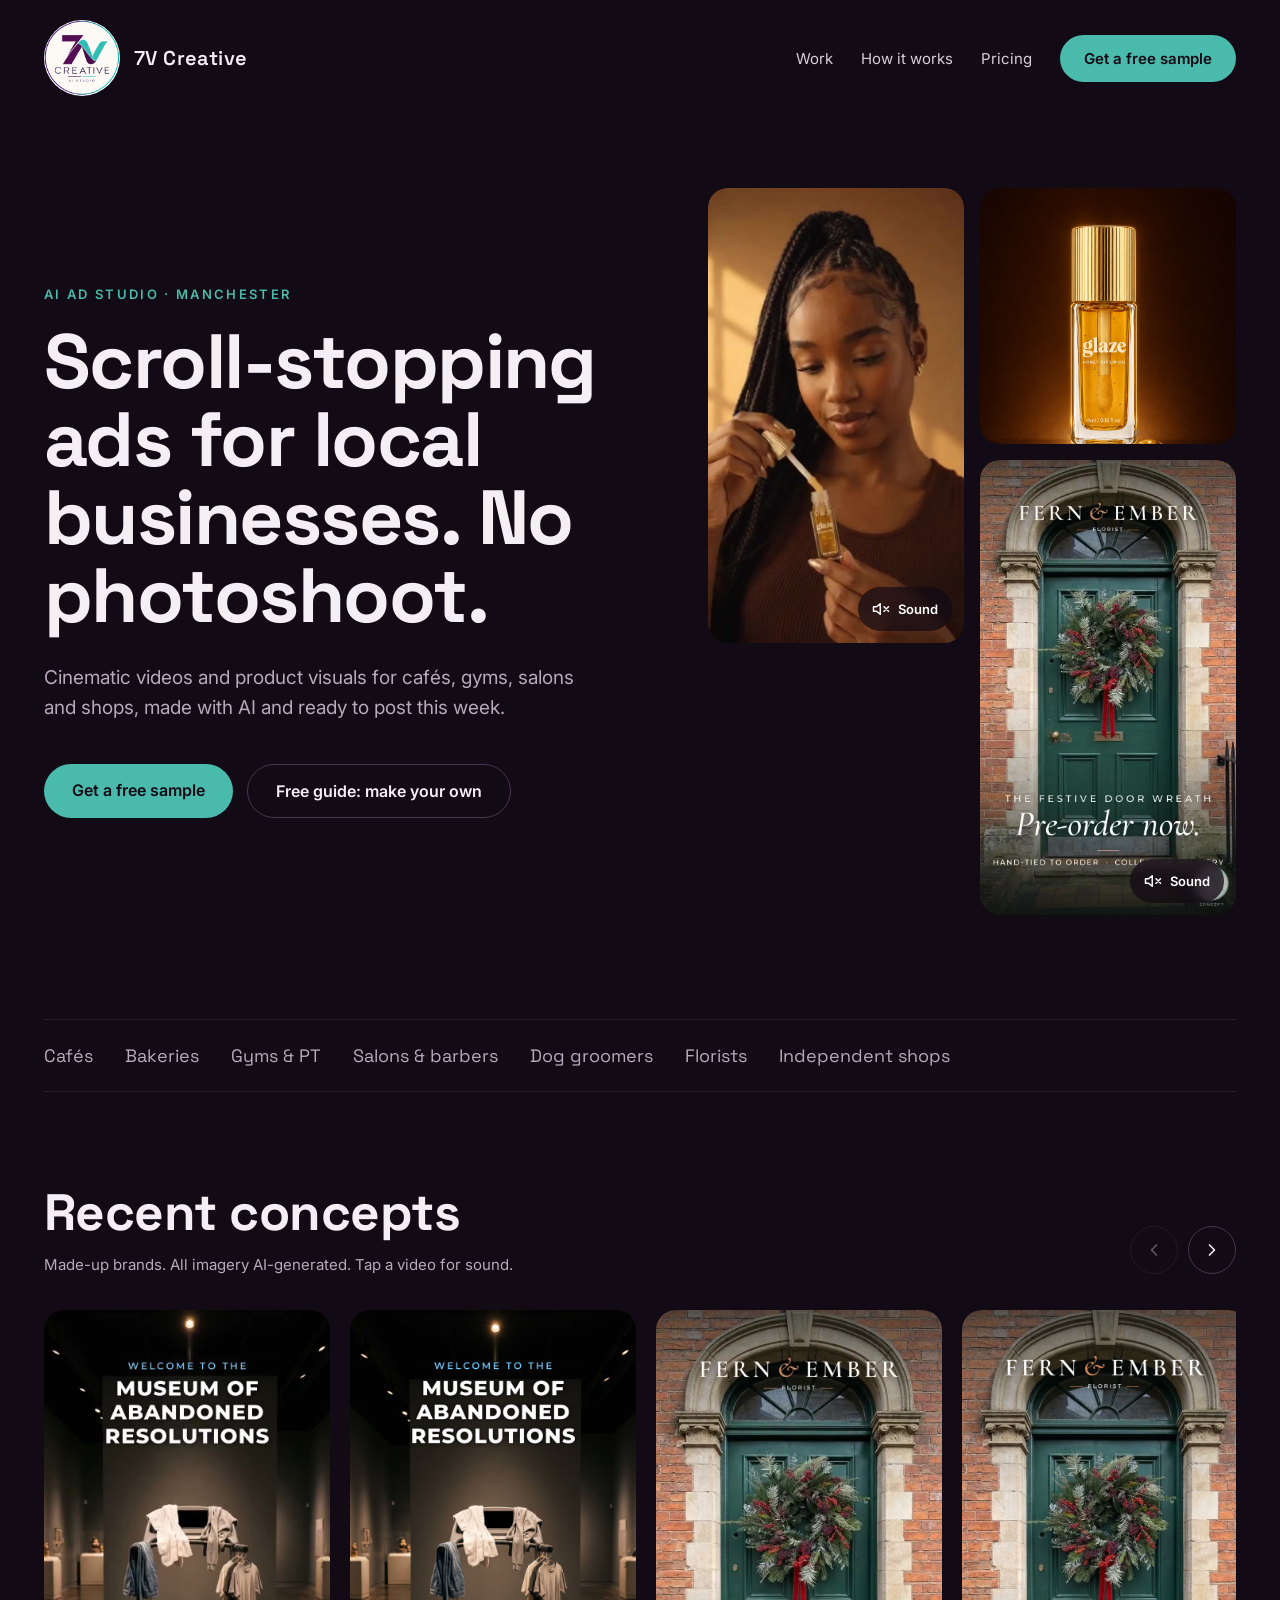
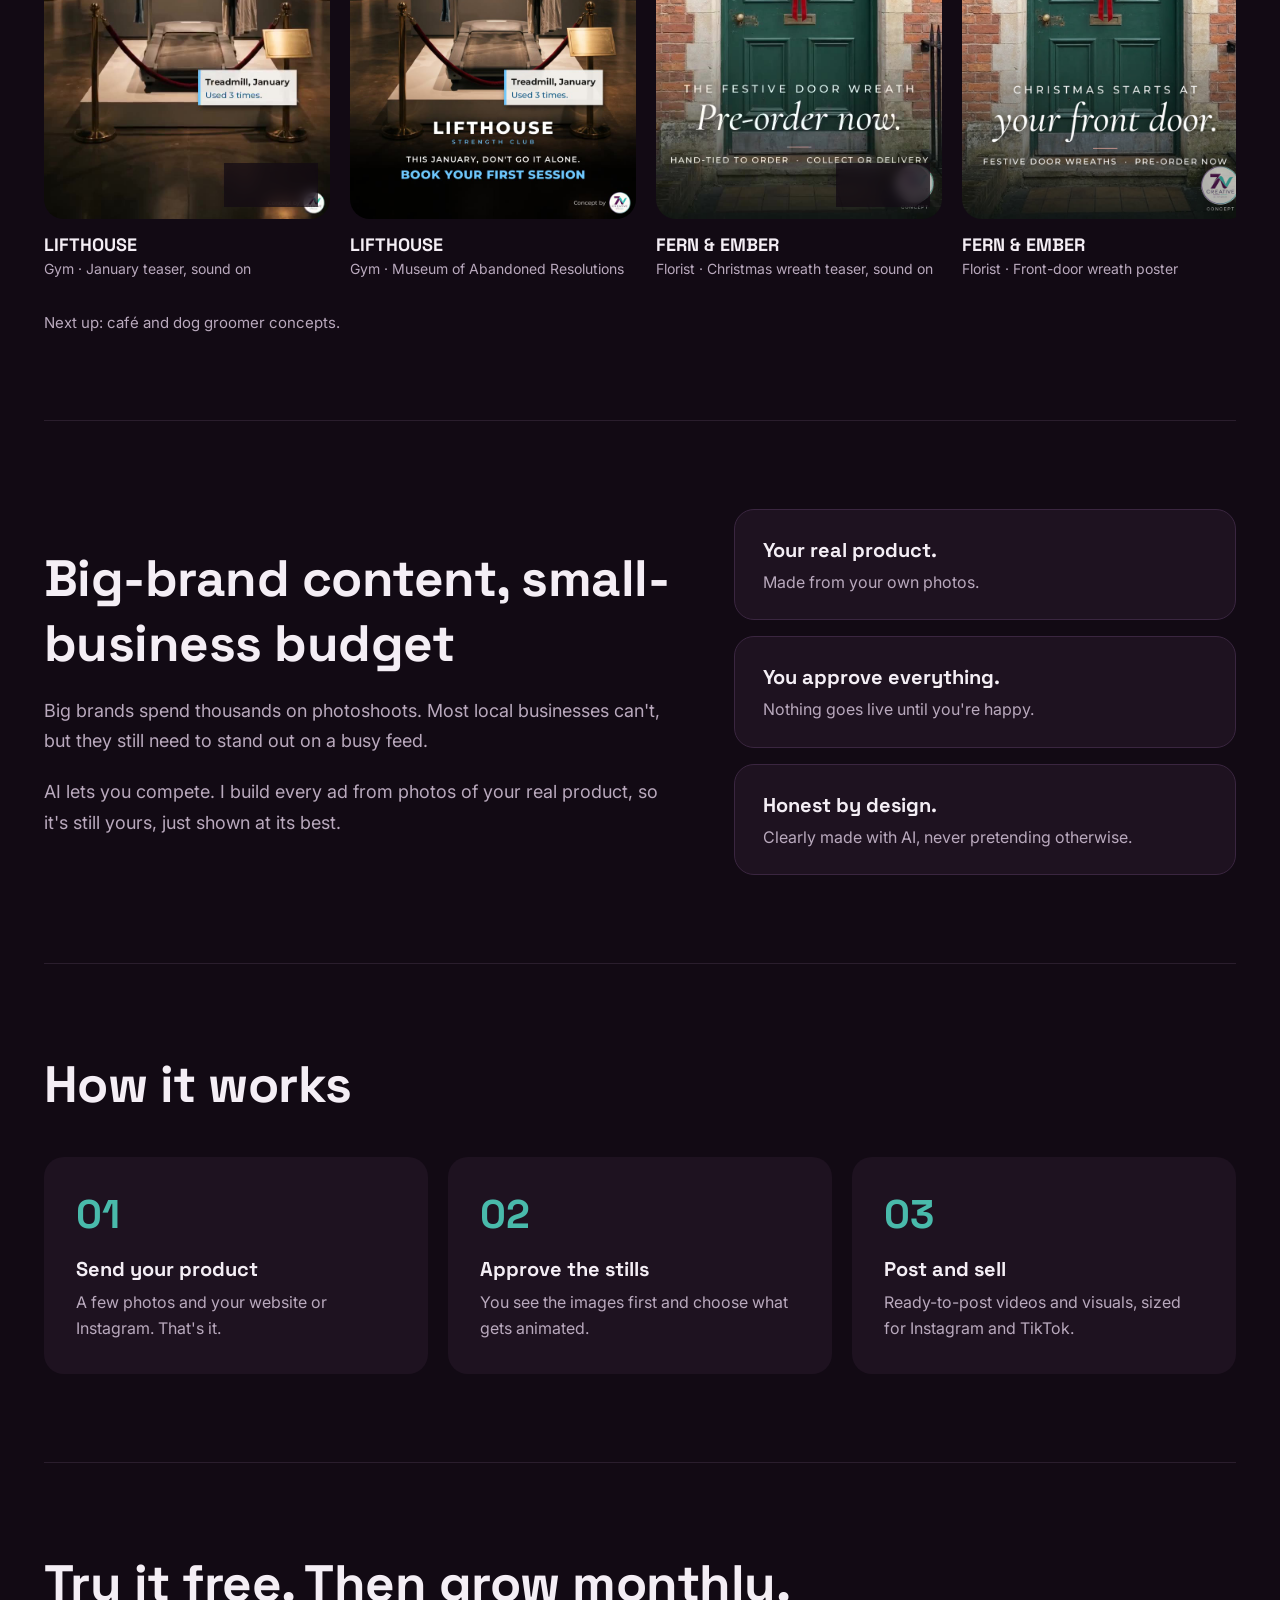
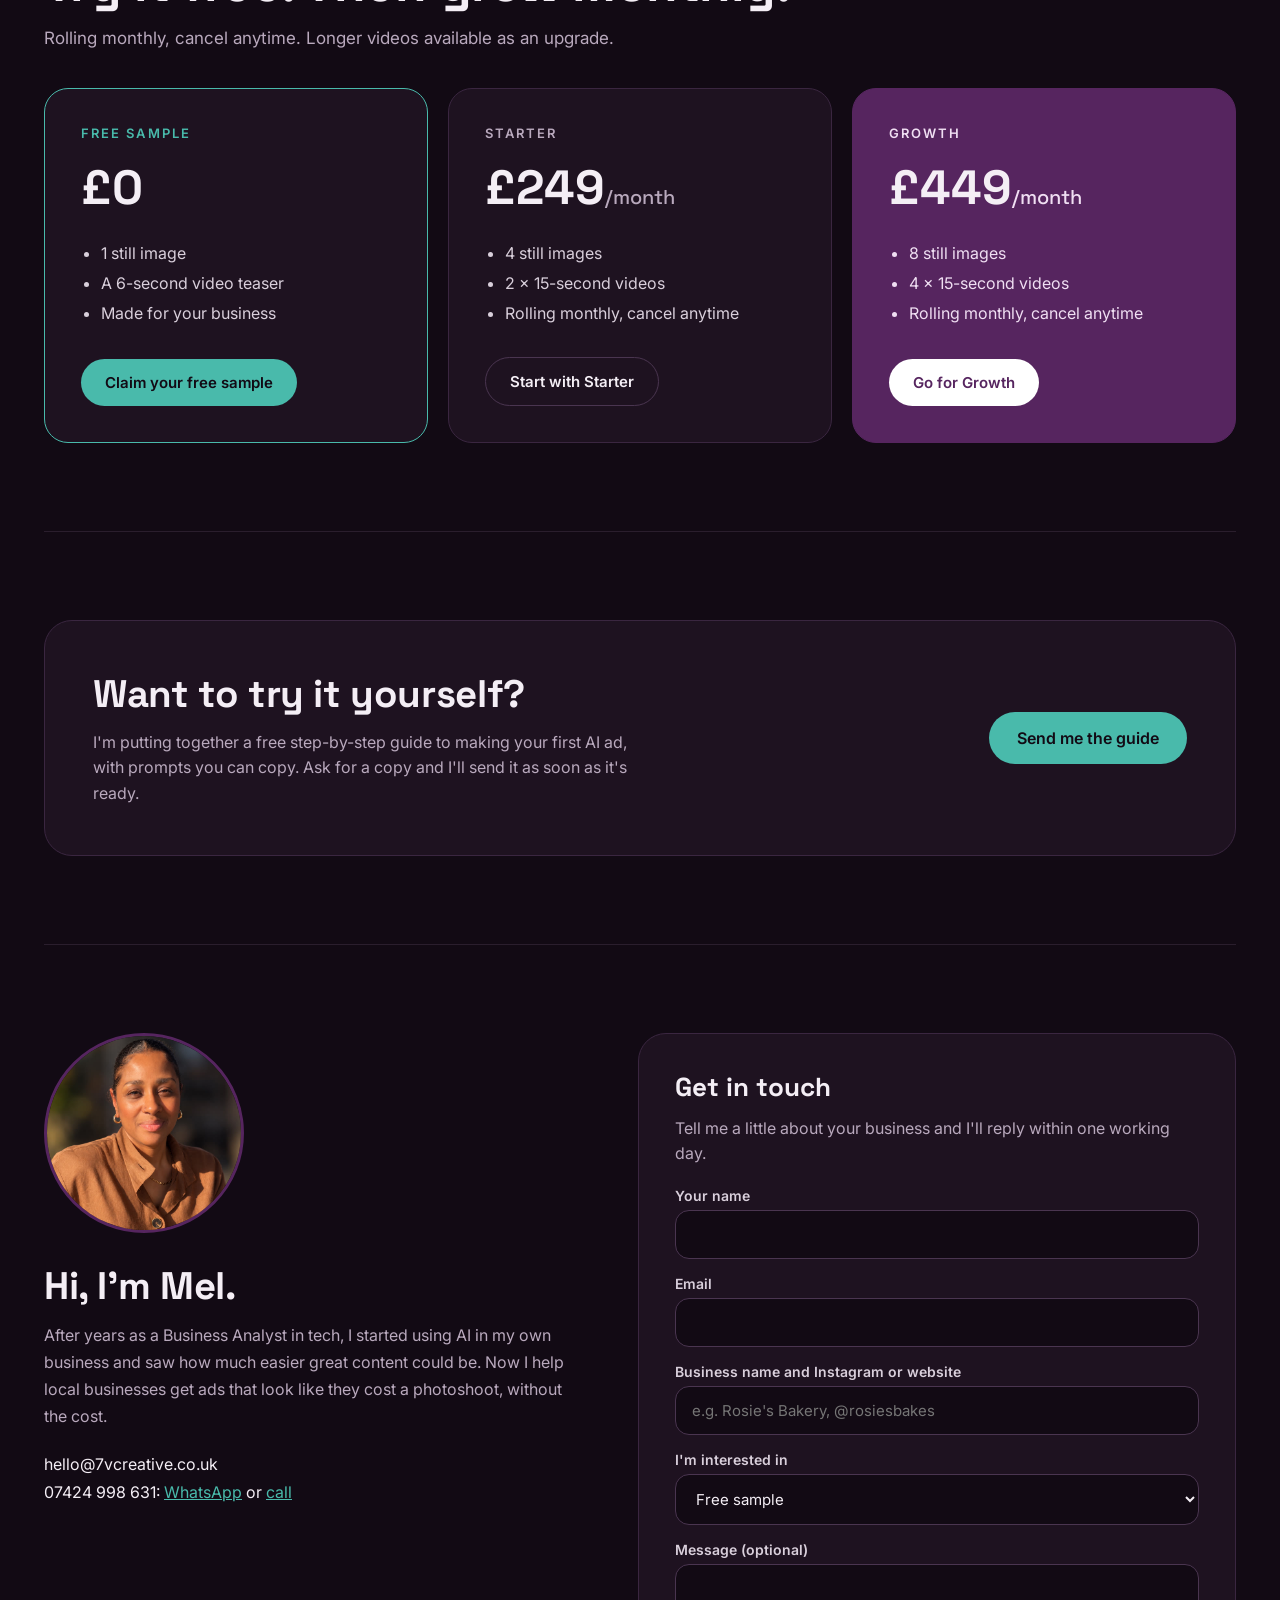
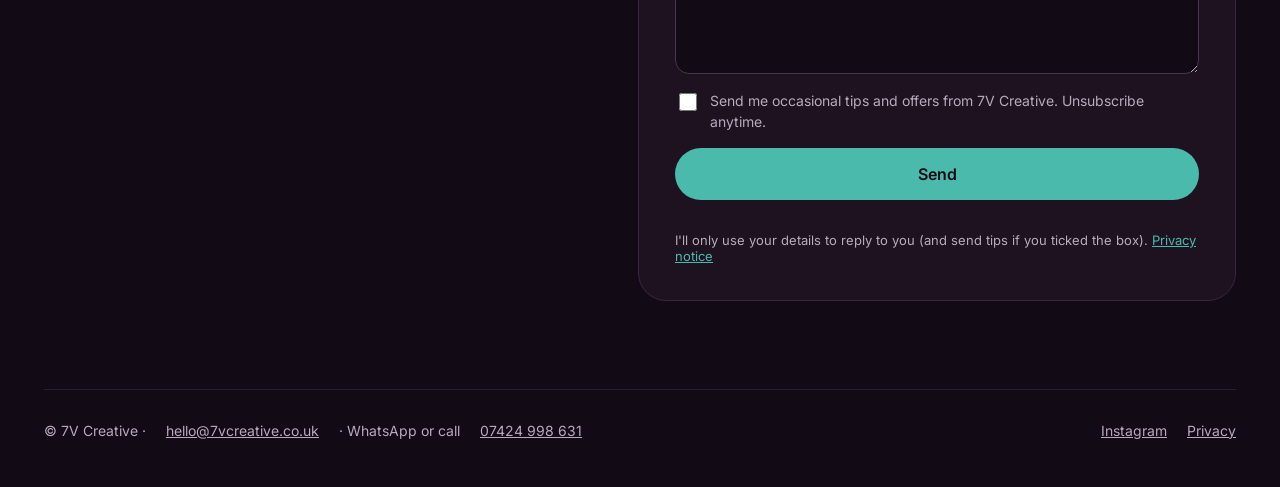
==== commit c99d02a7: "Hero: swap SANTAL glass-skin video for Fern & Ember wreath for variety Co-Authored-By: Claude Opus 5" ====
--- a/index.html
+++ b/index.html
@@ -43,7 +43,7 @@
 <div class="media r-916"><video src="assets/glaze-shot3.mp4" poster="assets/glaze-shot3-poster.jpg" autoplay muted loop playsinline preload="metadata" aria-label="GLAZE lip oil concept video"></video><button type="button" class="sound" aria-pressed="false" aria-label="Turn sound on"><svg class="off" viewBox="0 0 24 24" fill="none" stroke="currentColor" stroke-width="2" stroke-linecap="round" stroke-linejoin="round" aria-hidden="true"><path d="M11 5 6 9H2v6h4l5 4V5z"/><path d="m22 9-6 6M16 9l6 6"/></svg><svg class="on" viewBox="0 0 24 24" fill="none" stroke="currentColor" stroke-width="2" stroke-linecap="round" stroke-linejoin="round" aria-hidden="true"><path d="M11 5 6 9H2v6h4l5 4V5z"/><path d="M15.5 8.5a5 5 0 0 1 0 7M19 5a10 10 0 0 1 0 14"/></svg><span>Sound</span></button></div>
 <div class="stack">
 <div class="media r-11"><img src="assets/glaze-product.jpg" alt="GLAZE lip oil bottle on a dark gold background"></div>
-<div class="media grow"><video src="assets/glass-skin.mp4" poster="assets/glass-skin-poster.jpg" autoplay muted loop playsinline preload="metadata" aria-label="SANTAL serum concept video"></video><button type="button" class="sound" aria-pressed="false" aria-label="Turn sound on"><svg class="off" viewBox="0 0 24 24" fill="none" stroke="currentColor" stroke-width="2" stroke-linecap="round" stroke-linejoin="round" aria-hidden="true"><path d="M11 5 6 9H2v6h4l5 4V5z"/><path d="m22 9-6 6M16 9l6 6"/></svg><svg class="on" viewBox="0 0 24 24" fill="none" stroke="currentColor" stroke-width="2" stroke-linecap="round" stroke-linejoin="round" aria-hidden="true"><path d="M11 5 6 9H2v6h4l5 4V5z"/><path d="M15.5 8.5a5 5 0 0 1 0 7M19 5a10 10 0 0 1 0 14"/></svg><span>Sound</span></button></div>
+<div class="media grow"><video src="assets/fern-ember-wreath.mp4" poster="assets/fern-ember-wreath-poster.jpg" autoplay muted loop playsinline preload="metadata" aria-label="Fern &amp; Ember florist concept: Christmas wreath video"></video><button type="button" class="sound" aria-pressed="false" aria-label="Turn sound on"><svg class="off" viewBox="0 0 24 24" fill="none" stroke="currentColor" stroke-width="2" stroke-linecap="round" stroke-linejoin="round" aria-hidden="true"><path d="M11 5 6 9H2v6h4l5 4V5z"/><path d="m22 9-6 6M16 9l6 6"/></svg><svg class="on" viewBox="0 0 24 24" fill="none" stroke="currentColor" stroke-width="2" stroke-linecap="round" stroke-linejoin="round" aria-hidden="true"><path d="M11 5 6 9H2v6h4l5 4V5z"/><path d="M15.5 8.5a5 5 0 0 1 0 7M19 5a10 10 0 0 1 0 14"/></svg><span>Sound</span></button></div>
 </div>
 </div>
 </section>
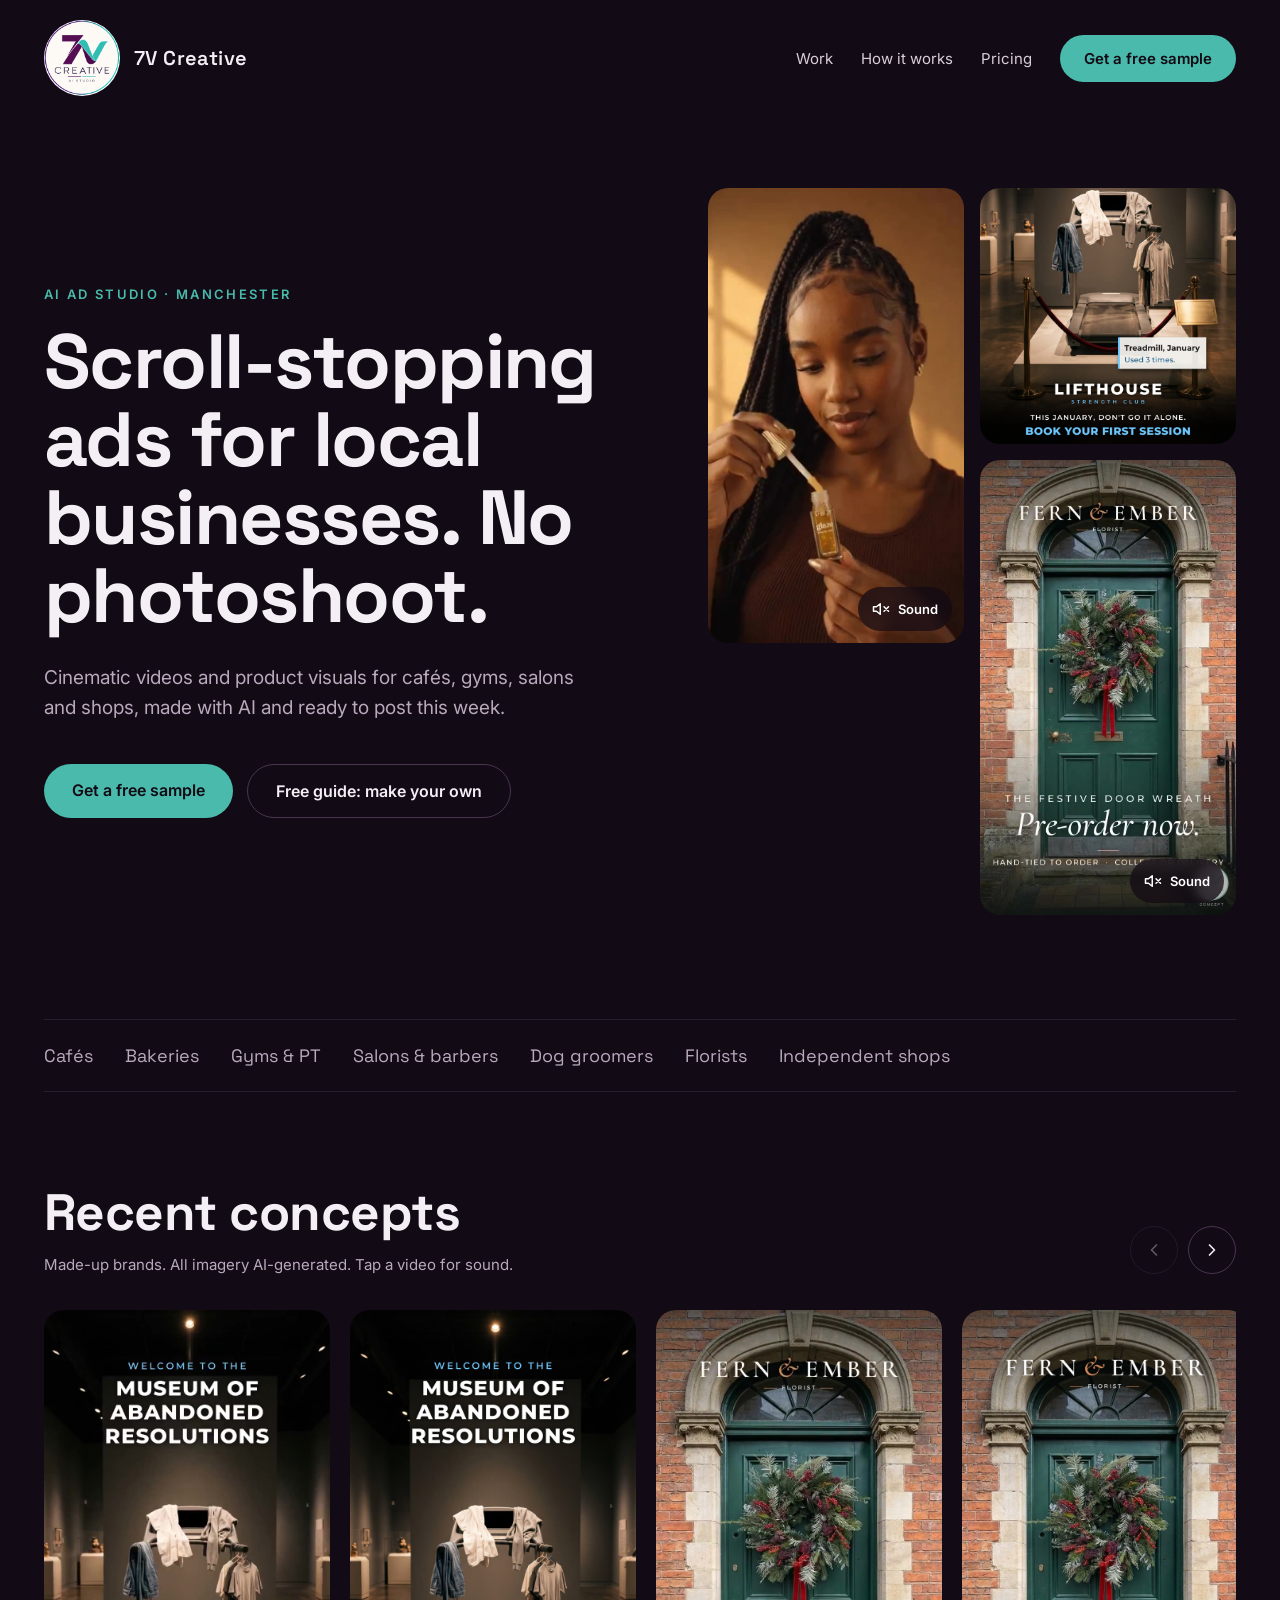
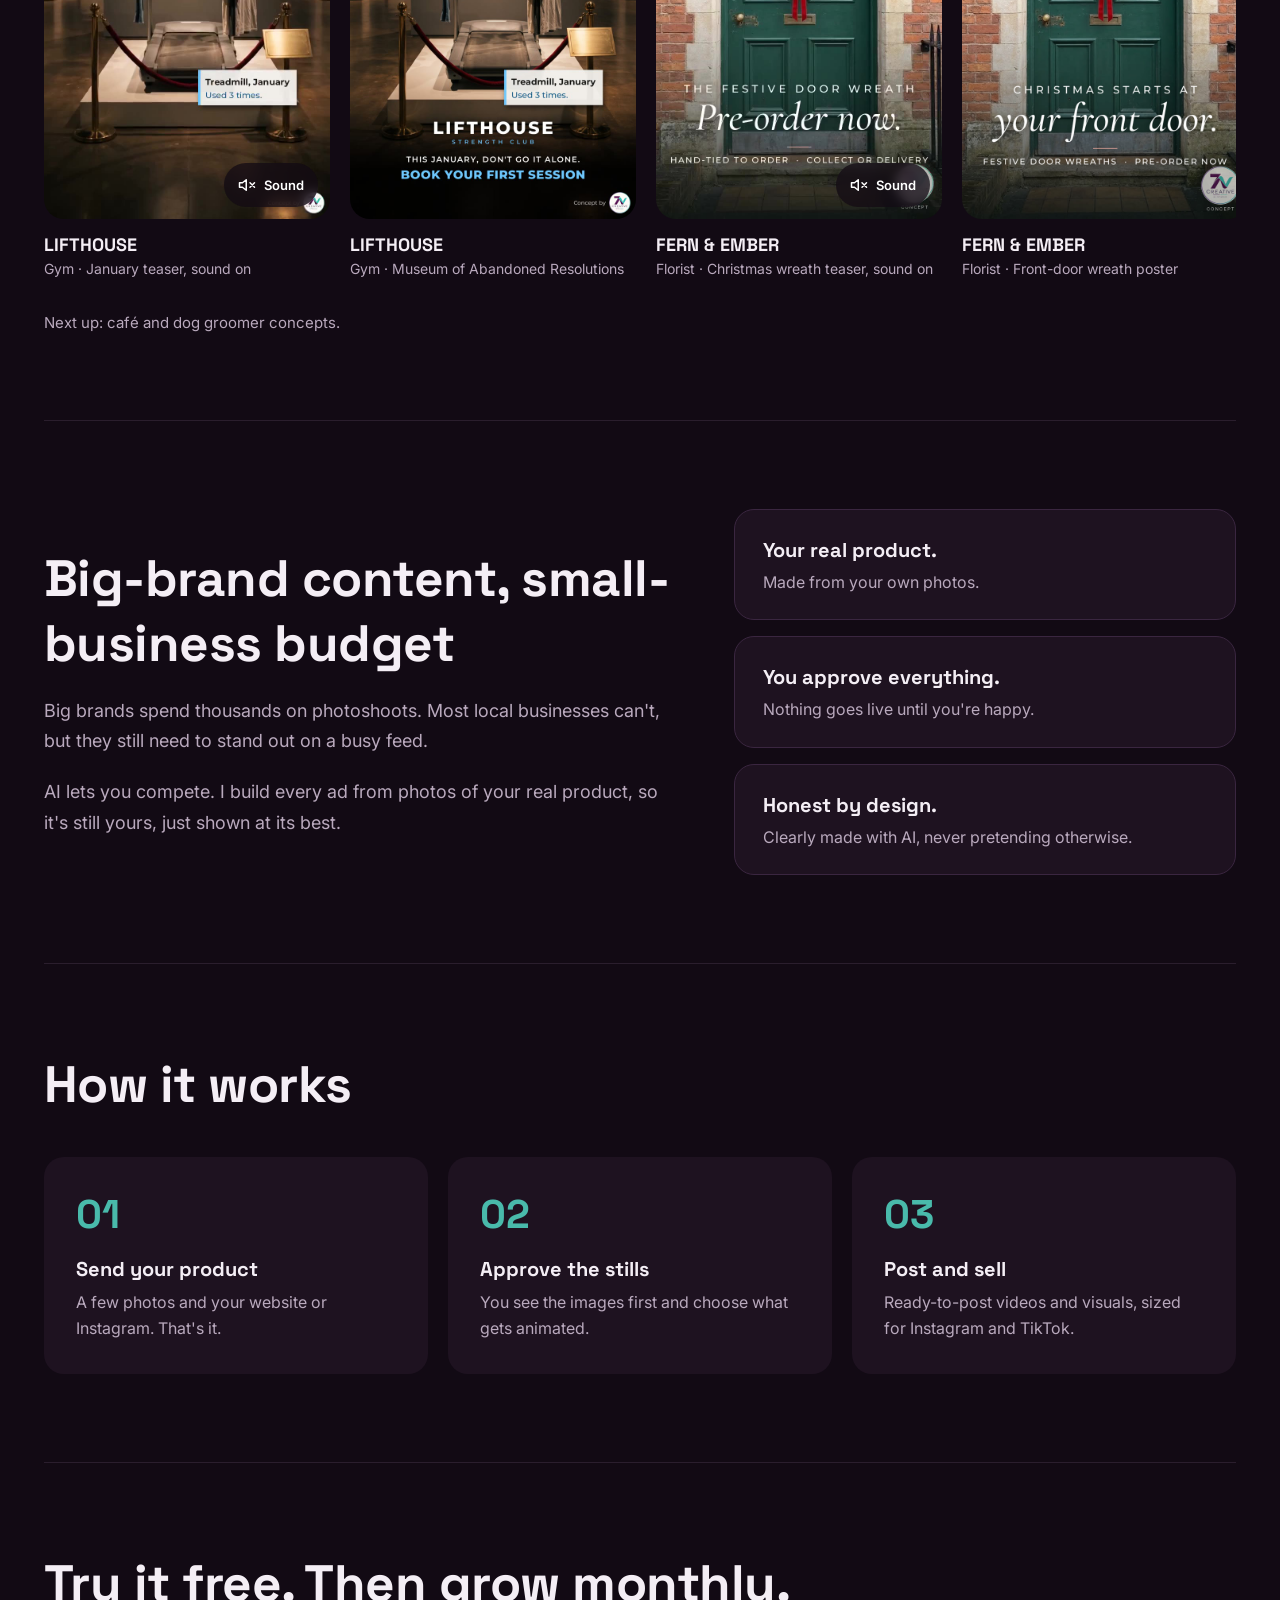
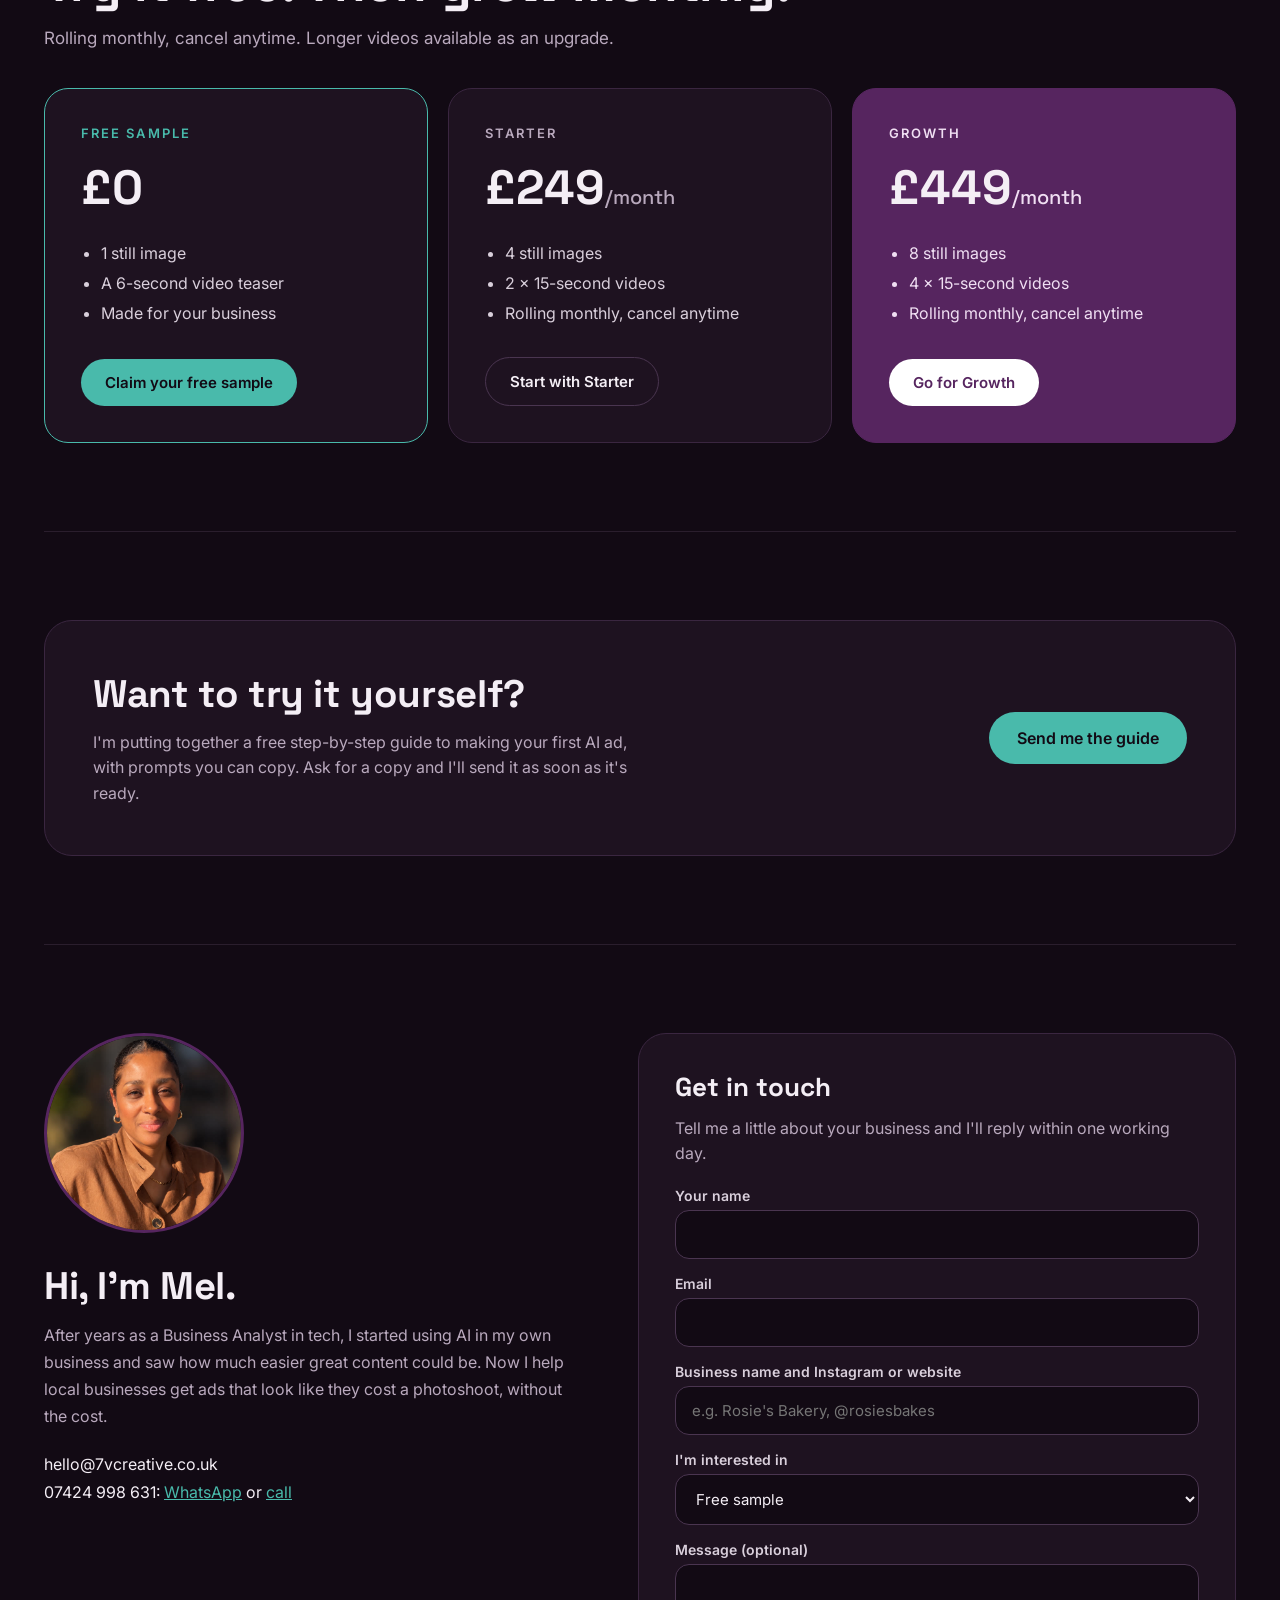
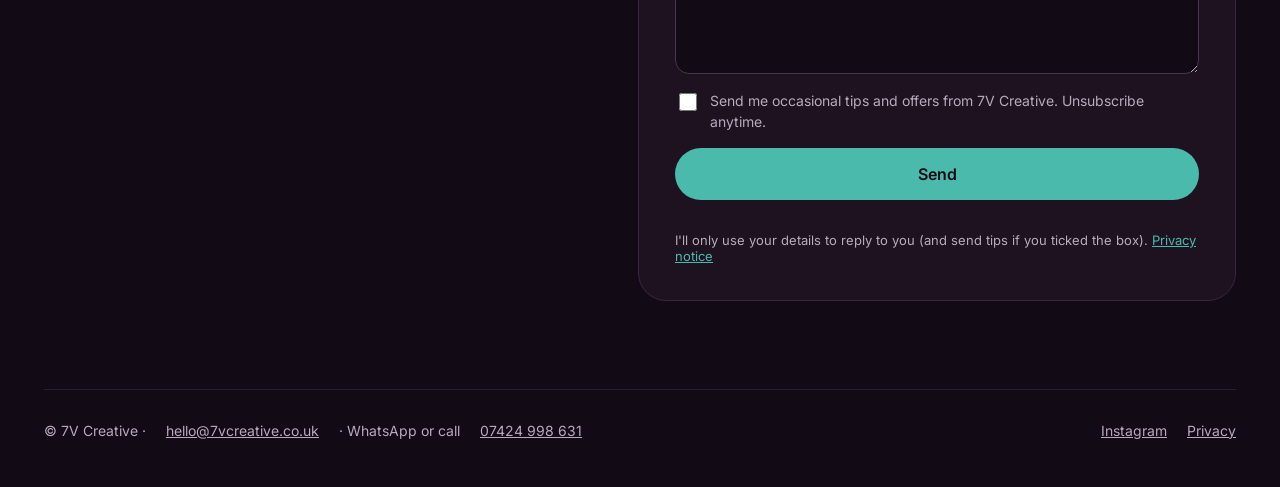
==== commit b9e381e1: "Hero: swap GLAZE bottle for LIFTHOUSE square tile (beauty, gym, florist) Co-Authored-By: Claude Opus" ====
--- a/index.html
+++ b/index.html
@@ -42,7 +42,7 @@
 <div class="hero-media">
 <div class="media r-916"><video src="assets/glaze-shot3.mp4" poster="assets/glaze-shot3-poster.jpg" autoplay muted loop playsinline preload="metadata" aria-label="GLAZE lip oil concept video"></video><button type="button" class="sound" aria-pressed="false" aria-label="Turn sound on"><svg class="off" viewBox="0 0 24 24" fill="none" stroke="currentColor" stroke-width="2" stroke-linecap="round" stroke-linejoin="round" aria-hidden="true"><path d="M11 5 6 9H2v6h4l5 4V5z"/><path d="m22 9-6 6M16 9l6 6"/></svg><svg class="on" viewBox="0 0 24 24" fill="none" stroke="currentColor" stroke-width="2" stroke-linecap="round" stroke-linejoin="round" aria-hidden="true"><path d="M11 5 6 9H2v6h4l5 4V5z"/><path d="M15.5 8.5a5 5 0 0 1 0 7M19 5a10 10 0 0 1 0 14"/></svg><span>Sound</span></button></div>
 <div class="stack">
-<div class="media r-11"><img src="assets/glaze-product.jpg" alt="GLAZE lip oil bottle on a dark gold background"></div>
+<div class="media r-11"><img src="assets/lifthouse-square.jpg" alt="LIFTHOUSE gym concept: a treadmill used as a clothes rail, displayed in a museum"></div>
 <div class="media grow"><video src="assets/fern-ember-wreath.mp4" poster="assets/fern-ember-wreath-poster.jpg" autoplay muted loop playsinline preload="metadata" aria-label="Fern &amp; Ember florist concept: Christmas wreath video"></video><button type="button" class="sound" aria-pressed="false" aria-label="Turn sound on"><svg class="off" viewBox="0 0 24 24" fill="none" stroke="currentColor" stroke-width="2" stroke-linecap="round" stroke-linejoin="round" aria-hidden="true"><path d="M11 5 6 9H2v6h4l5 4V5z"/><path d="m22 9-6 6M16 9l6 6"/></svg><svg class="on" viewBox="0 0 24 24" fill="none" stroke="currentColor" stroke-width="2" stroke-linecap="round" stroke-linejoin="round" aria-hidden="true"><path d="M11 5 6 9H2v6h4l5 4V5z"/><path d="M15.5 8.5a5 5 0 0 1 0 7M19 5a10 10 0 0 1 0 14"/></svg><span>Sound</span></button></div>
 </div>
 </div>
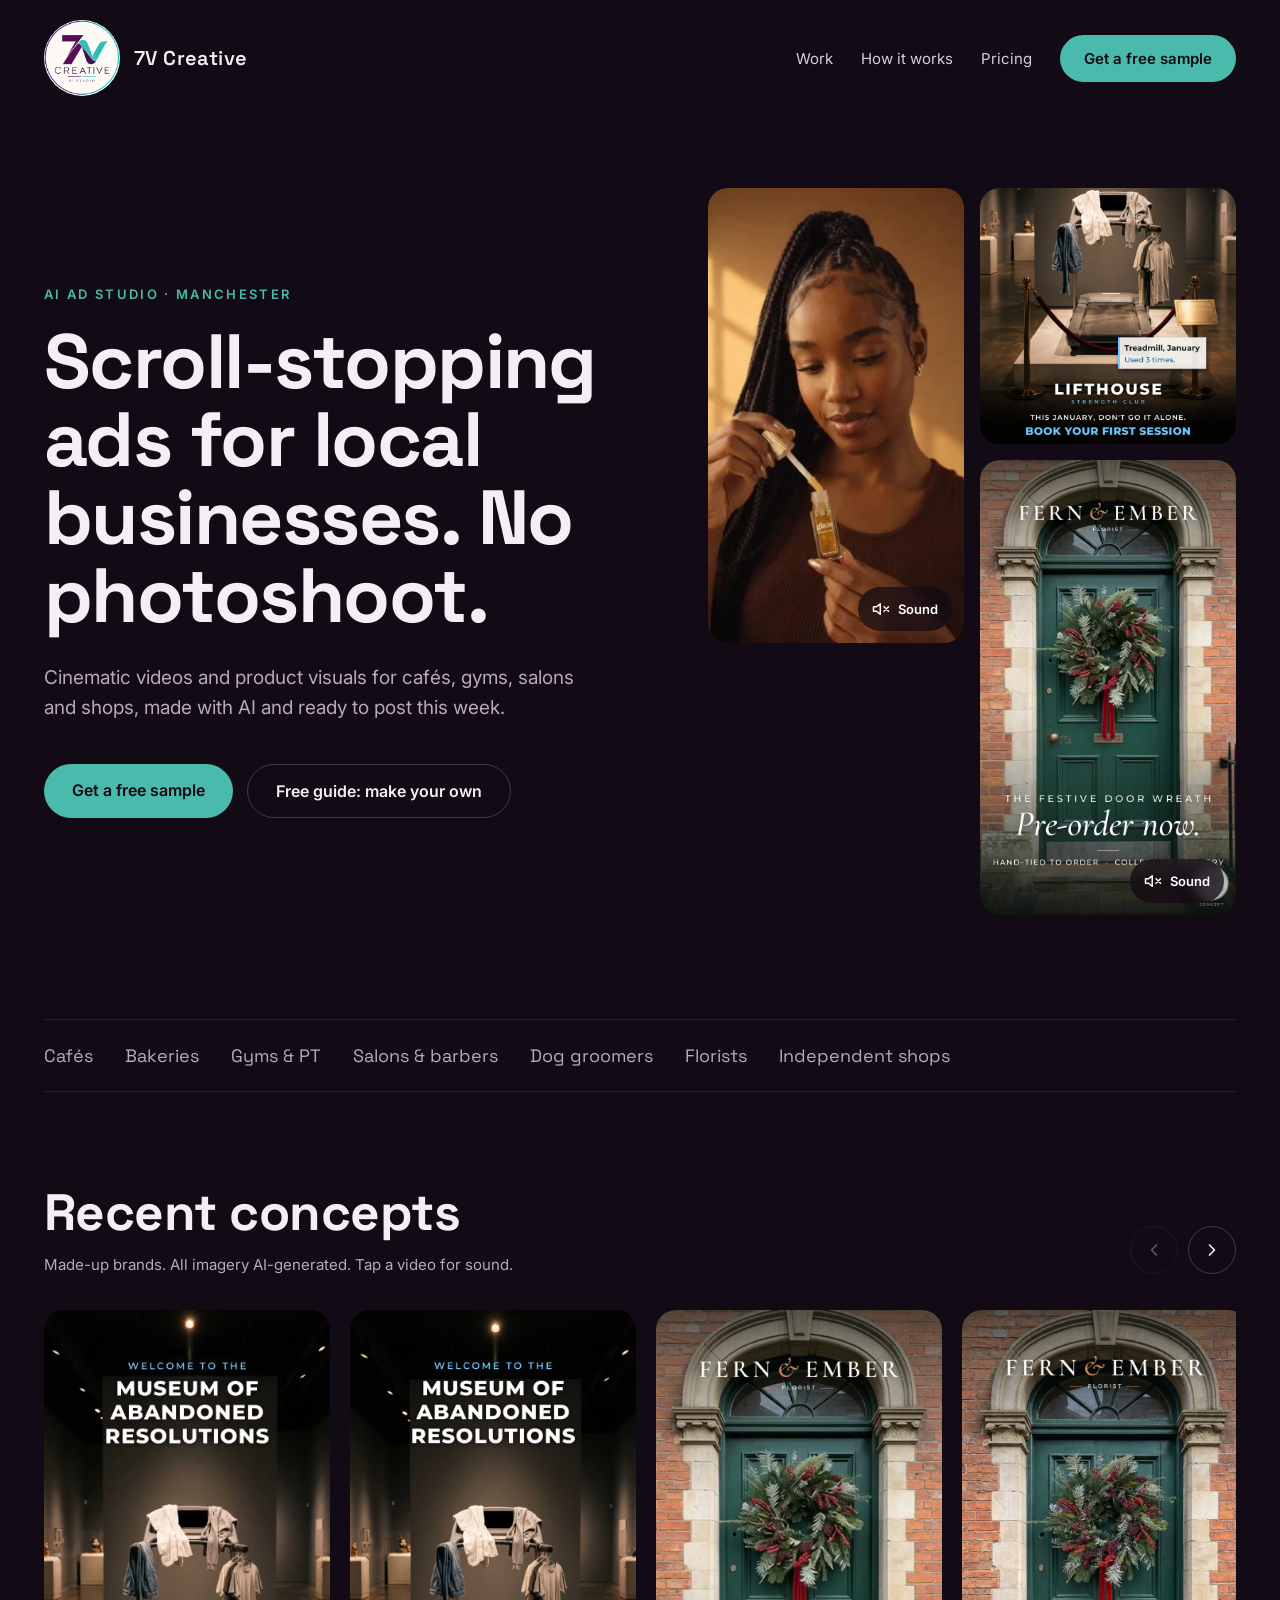
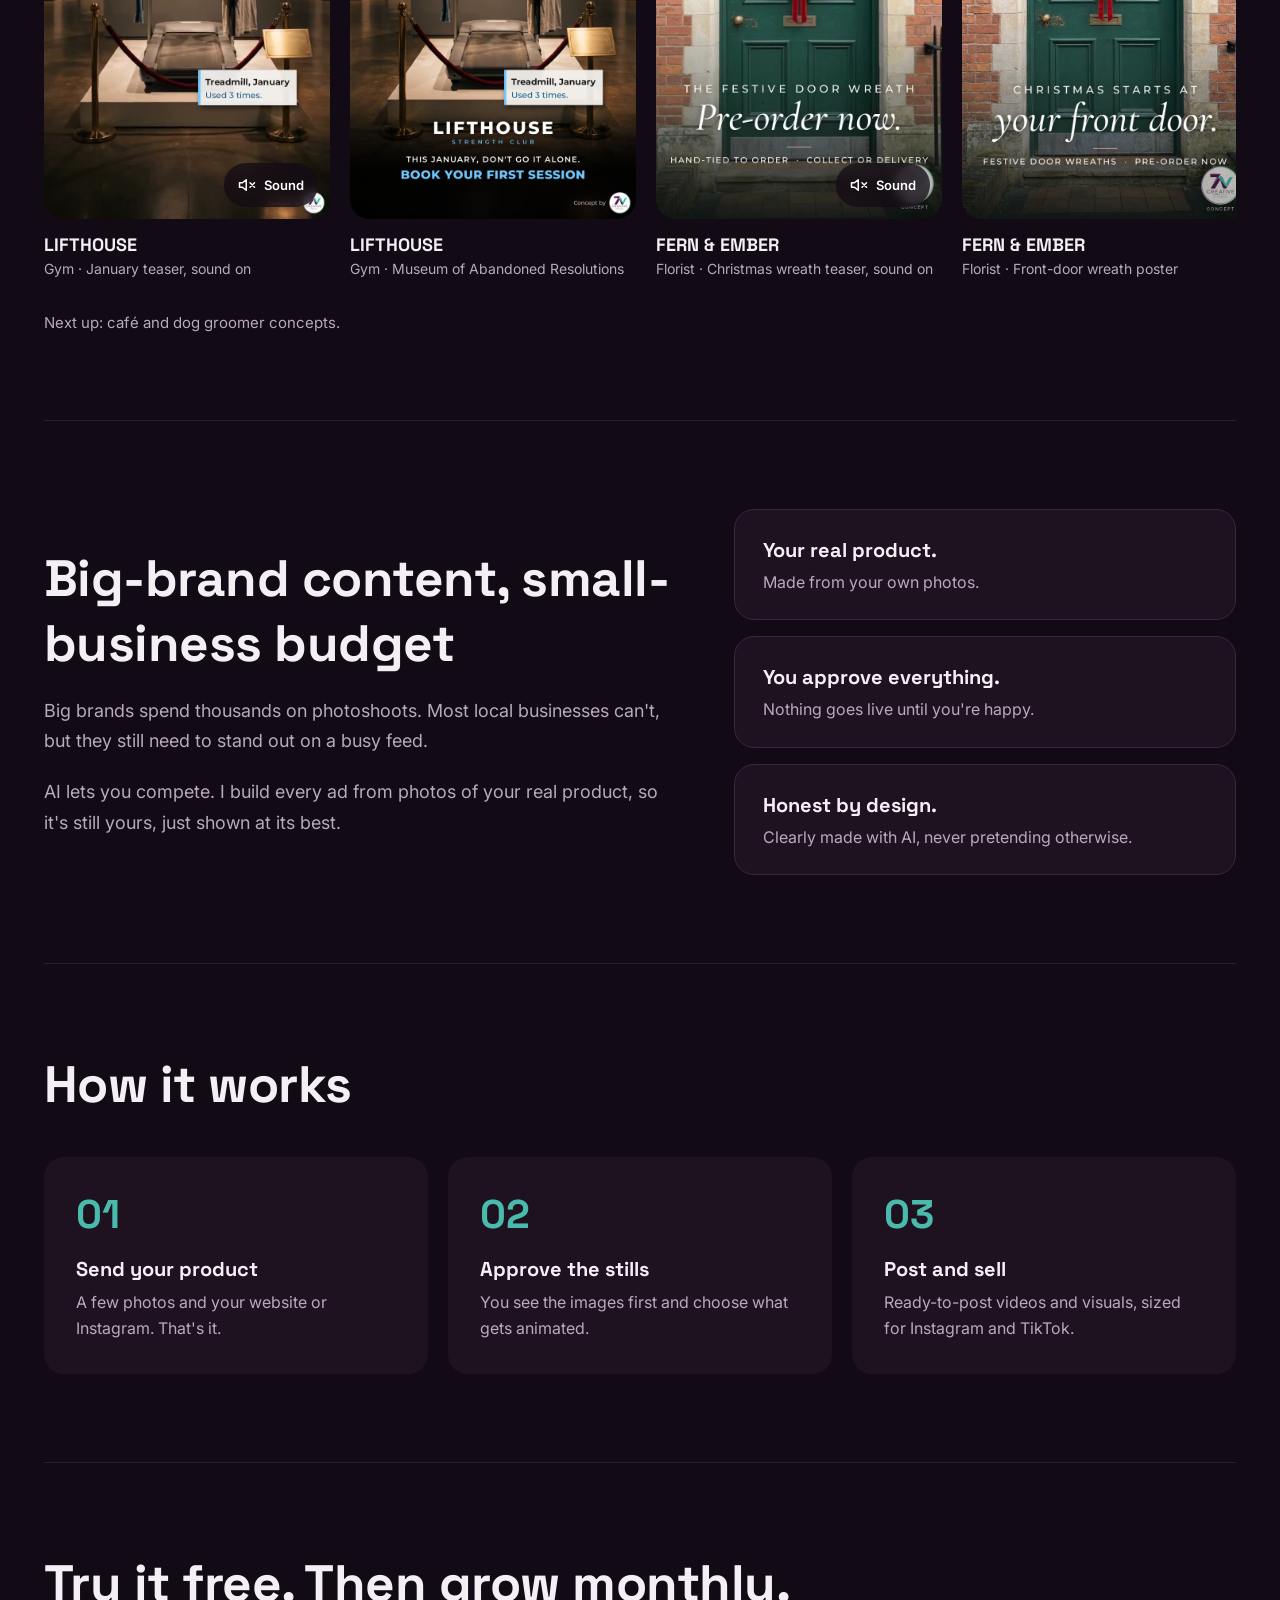
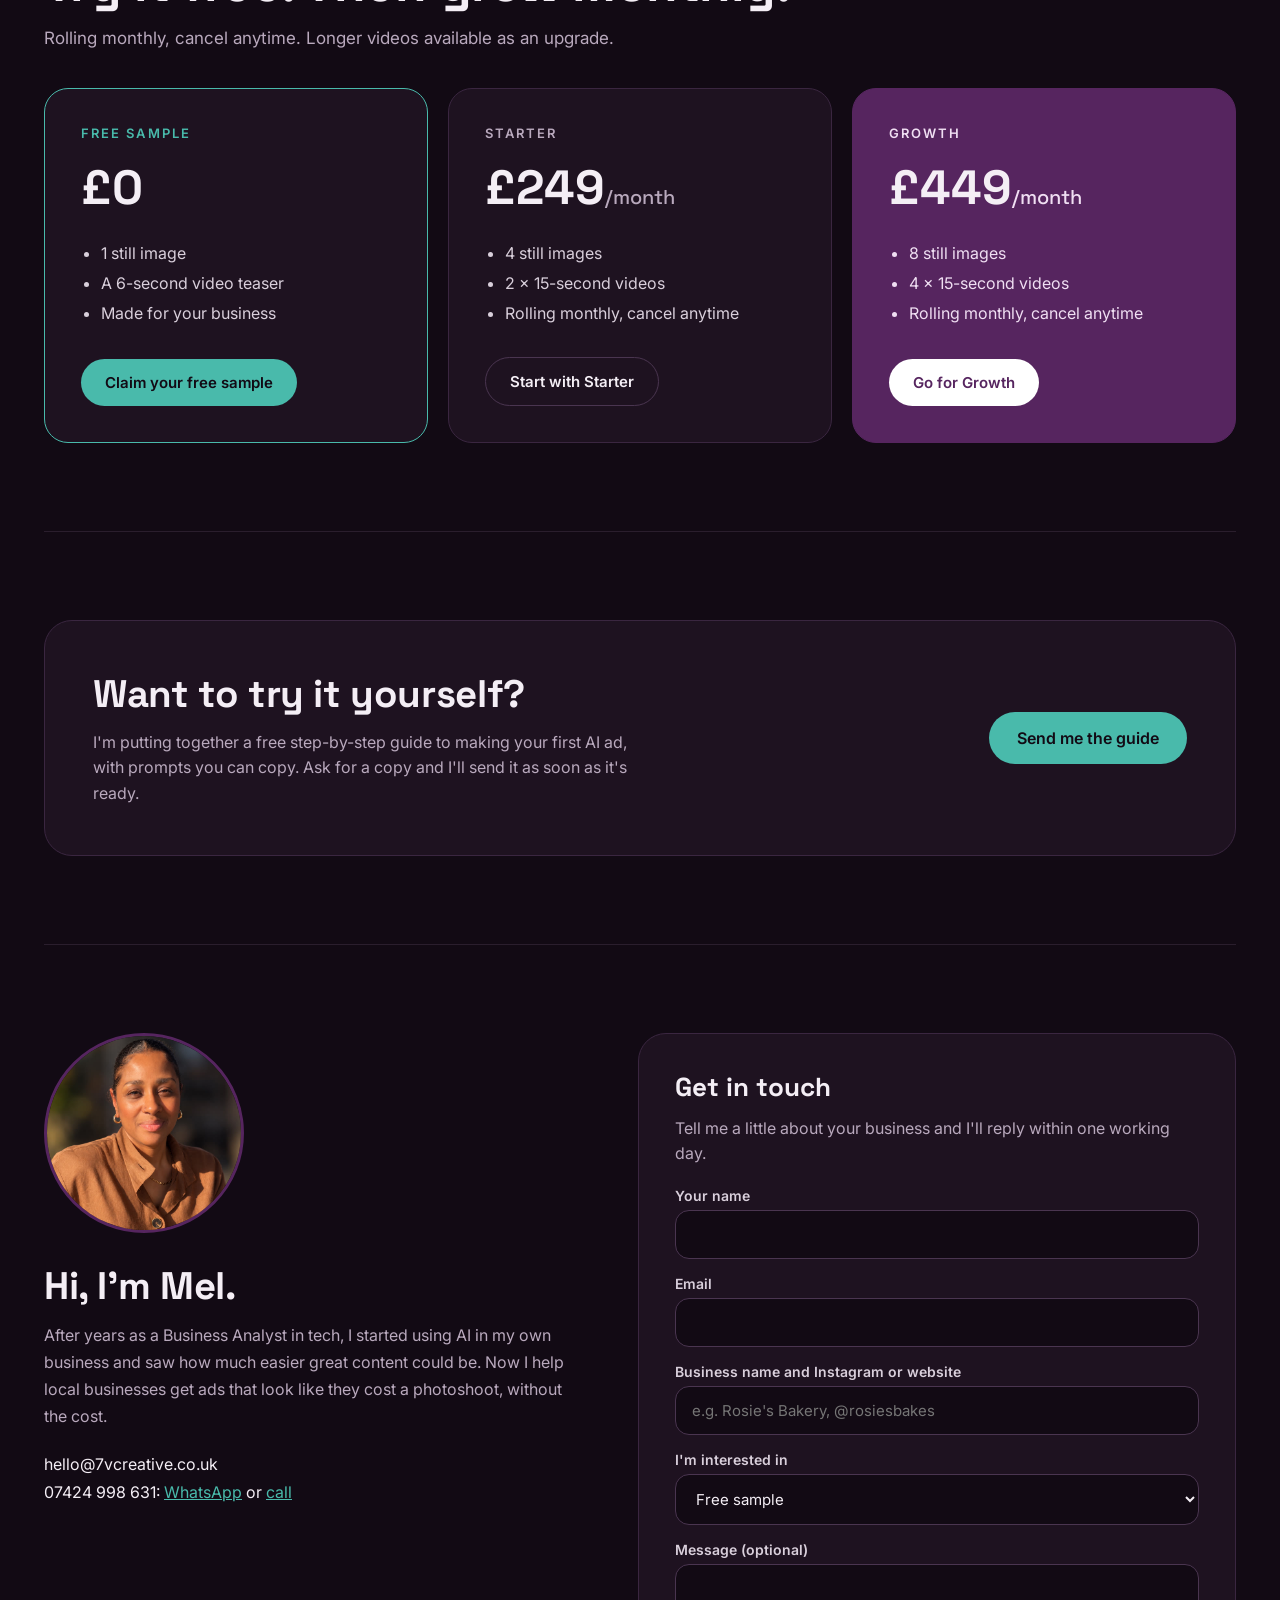
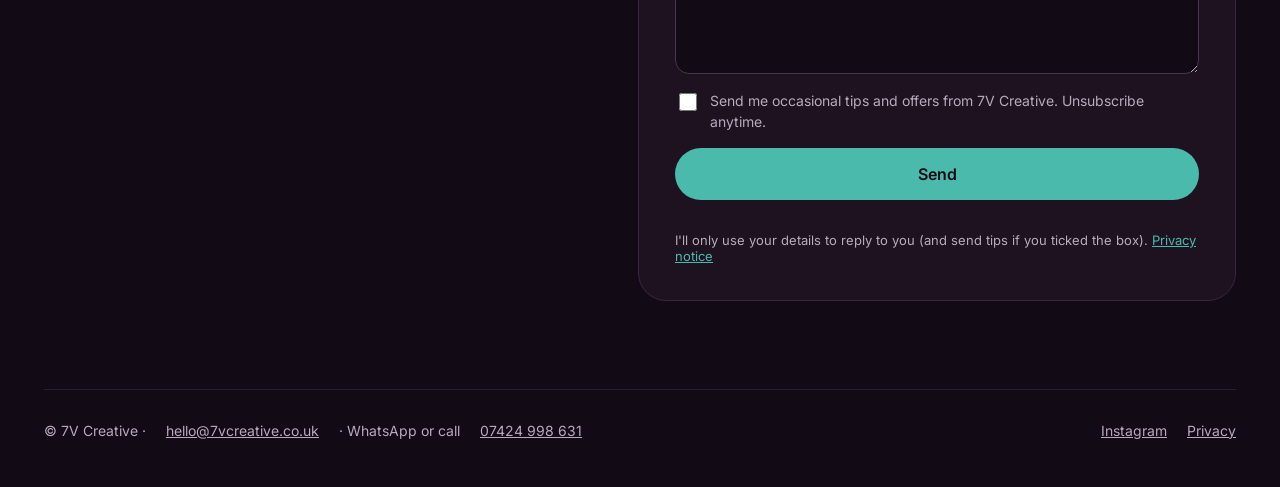
==== commit 4bc5bd50: "Rename Fern & Ember video so browsers load the latest version Co-Authored-By: Claude Opus 5.5 <norep" ====
--- a/index.html
+++ b/index.html
@@ -43,7 +43,7 @@
 <div class="media r-916"><video src="assets/glaze-shot3.mp4" poster="assets/glaze-shot3-poster.jpg" autoplay muted loop playsinline preload="metadata" aria-label="GLAZE lip oil concept video"></video><button type="button" class="sound" aria-pressed="false" aria-label="Turn sound on"><svg class="off" viewBox="0 0 24 24" fill="none" stroke="currentColor" stroke-width="2" stroke-linecap="round" stroke-linejoin="round" aria-hidden="true"><path d="M11 5 6 9H2v6h4l5 4V5z"/><path d="m22 9-6 6M16 9l6 6"/></svg><svg class="on" viewBox="0 0 24 24" fill="none" stroke="currentColor" stroke-width="2" stroke-linecap="round" stroke-linejoin="round" aria-hidden="true"><path d="M11 5 6 9H2v6h4l5 4V5z"/><path d="M15.5 8.5a5 5 0 0 1 0 7M19 5a10 10 0 0 1 0 14"/></svg><span>Sound</span></button></div>
 <div class="stack">
 <div class="media r-11"><img src="assets/lifthouse-square.jpg" alt="LIFTHOUSE gym concept: a treadmill used as a clothes rail, displayed in a museum"></div>
-<div class="media grow"><video src="assets/fern-ember-wreath.mp4" poster="assets/fern-ember-wreath-poster.jpg" autoplay muted loop playsinline preload="metadata" aria-label="Fern &amp; Ember florist concept: Christmas wreath video"></video><button type="button" class="sound" aria-pressed="false" aria-label="Turn sound on"><svg class="off" viewBox="0 0 24 24" fill="none" stroke="currentColor" stroke-width="2" stroke-linecap="round" stroke-linejoin="round" aria-hidden="true"><path d="M11 5 6 9H2v6h4l5 4V5z"/><path d="m22 9-6 6M16 9l6 6"/></svg><svg class="on" viewBox="0 0 24 24" fill="none" stroke="currentColor" stroke-width="2" stroke-linecap="round" stroke-linejoin="round" aria-hidden="true"><path d="M11 5 6 9H2v6h4l5 4V5z"/><path d="M15.5 8.5a5 5 0 0 1 0 7M19 5a10 10 0 0 1 0 14"/></svg><span>Sound</span></button></div>
+<div class="media grow"><video src="assets/fern-ember-wreath-v2.mp4" poster="assets/fern-ember-wreath-v2-poster.jpg" autoplay muted loop playsinline preload="metadata" aria-label="Fern &amp; Ember florist concept: Christmas wreath video"></video><button type="button" class="sound" aria-pressed="false" aria-label="Turn sound on"><svg class="off" viewBox="0 0 24 24" fill="none" stroke="currentColor" stroke-width="2" stroke-linecap="round" stroke-linejoin="round" aria-hidden="true"><path d="M11 5 6 9H2v6h4l5 4V5z"/><path d="m22 9-6 6M16 9l6 6"/></svg><svg class="on" viewBox="0 0 24 24" fill="none" stroke="currentColor" stroke-width="2" stroke-linecap="round" stroke-linejoin="round" aria-hidden="true"><path d="M11 5 6 9H2v6h4l5 4V5z"/><path d="M15.5 8.5a5 5 0 0 1 0 7M19 5a10 10 0 0 1 0 14"/></svg><span>Sound</span></button></div>
 </div>
 </div>
 </section>
@@ -58,7 +58,7 @@
 <ul class="carousel" id="carousel" aria-label="Recent concepts">
 <li><figure><div class="media r-916"><video src="assets/lifthouse-museum.mp4" poster="assets/lifthouse-museum-poster.jpg" autoplay muted loop playsinline preload="metadata" aria-label="LIFTHOUSE gym concept: Museum of Abandoned Resolutions teaser"></video><button type="button" class="sound" aria-pressed="false" aria-label="Turn sound on"><svg class="off" viewBox="0 0 24 24" fill="none" stroke="currentColor" stroke-width="2" stroke-linecap="round" stroke-linejoin="round" aria-hidden="true"><path d="M11 5 6 9H2v6h4l5 4V5z"/><path d="m22 9-6 6M16 9l6 6"/></svg><svg class="on" viewBox="0 0 24 24" fill="none" stroke="currentColor" stroke-width="2" stroke-linecap="round" stroke-linejoin="round" aria-hidden="true"><path d="M11 5 6 9H2v6h4l5 4V5z"/><path d="M15.5 8.5a5 5 0 0 1 0 7M19 5a10 10 0 0 1 0 14"/></svg><span>Sound</span></button></div><figcaption><strong>LIFTHOUSE</strong><span>Gym · January teaser, sound on</span></figcaption></figure></li>
 <li><figure><div class="media r-916"><img src="assets/lifthouse-still.jpg" alt="LIFTHOUSE poster: a treadmill used as a clothes rail in the Museum of Abandoned Resolutions" loading="lazy"></div><figcaption><strong>LIFTHOUSE</strong><span>Gym · Museum of Abandoned Resolutions</span></figcaption></figure></li>
-<li><figure><div class="media r-916"><video src="assets/fern-ember-wreath.mp4" poster="assets/fern-ember-wreath-poster.jpg" autoplay muted loop playsinline preload="metadata" aria-label="Fern &amp; Ember florist concept: a Christmas wreath flies onto a front door"></video><button type="button" class="sound" aria-pressed="false" aria-label="Turn sound on"><svg class="off" viewBox="0 0 24 24" fill="none" stroke="currentColor" stroke-width="2" stroke-linecap="round" stroke-linejoin="round" aria-hidden="true"><path d="M11 5 6 9H2v6h4l5 4V5z"/><path d="m22 9-6 6M16 9l6 6"/></svg><svg class="on" viewBox="0 0 24 24" fill="none" stroke="currentColor" stroke-width="2" stroke-linecap="round" stroke-linejoin="round" aria-hidden="true"><path d="M11 5 6 9H2v6h4l5 4V5z"/><path d="M15.5 8.5a5 5 0 0 1 0 7M19 5a10 10 0 0 1 0 14"/></svg><span>Sound</span></button></div><figcaption><strong>FERN &amp; EMBER</strong><span>Florist · Christmas wreath teaser, sound on</span></figcaption></figure></li>
+<li><figure><div class="media r-916"><video src="assets/fern-ember-wreath-v2.mp4" poster="assets/fern-ember-wreath-v2-poster.jpg" autoplay muted loop playsinline preload="metadata" aria-label="Fern &amp; Ember florist concept: a Christmas wreath flies onto a front door"></video><button type="button" class="sound" aria-pressed="false" aria-label="Turn sound on"><svg class="off" viewBox="0 0 24 24" fill="none" stroke="currentColor" stroke-width="2" stroke-linecap="round" stroke-linejoin="round" aria-hidden="true"><path d="M11 5 6 9H2v6h4l5 4V5z"/><path d="m22 9-6 6M16 9l6 6"/></svg><svg class="on" viewBox="0 0 24 24" fill="none" stroke="currentColor" stroke-width="2" stroke-linecap="round" stroke-linejoin="round" aria-hidden="true"><path d="M11 5 6 9H2v6h4l5 4V5z"/><path d="M15.5 8.5a5 5 0 0 1 0 7M19 5a10 10 0 0 1 0 14"/></svg><span>Sound</span></button></div><figcaption><strong>FERN &amp; EMBER</strong><span>Florist · Christmas wreath teaser, sound on</span></figcaption></figure></li>
 <li><figure><div class="media r-916"><img src="assets/fern-ember-still.jpg" alt="Fern &amp; Ember poster: festive wreath on a green Georgian front door" loading="lazy"></div><figcaption><strong>FERN &amp; EMBER</strong><span>Florist · Front-door wreath poster</span></figcaption></figure></li>
 <li><figure><div class="media r-916"><img src="assets/glaze-poster.jpg" alt="GLAZE hero poster: model holding the lip oil" loading="lazy"></div><figcaption><strong>GLAZE</strong><span>Hero poster</span></figcaption></figure></li>
 <li><figure><div class="media r-916"><video src="assets/glaze-final.mp4" poster="assets/glaze-final-poster.jpg" autoplay muted loop playsinline preload="metadata" aria-label="GLAZE final concept ad with voiceover"></video><button type="button" class="sound" aria-pressed="false" aria-label="Turn sound on"><svg class="off" viewBox="0 0 24 24" fill="none" stroke="currentColor" stroke-width="2" stroke-linecap="round" stroke-linejoin="round" aria-hidden="true"><path d="M11 5 6 9H2v6h4l5 4V5z"/><path d="m22 9-6 6M16 9l6 6"/></svg><svg class="on" viewBox="0 0 24 24" fill="none" stroke="currentColor" stroke-width="2" stroke-linecap="round" stroke-linejoin="round" aria-hidden="true"><path d="M11 5 6 9H2v6h4l5 4V5z"/><path d="M15.5 8.5a5 5 0 0 1 0 7M19 5a10 10 0 0 1 0 14"/></svg><span>Sound</span></button></div><figcaption><strong>GLAZE</strong><span>Final concept ad, sound on</span></figcaption></figure></li>
